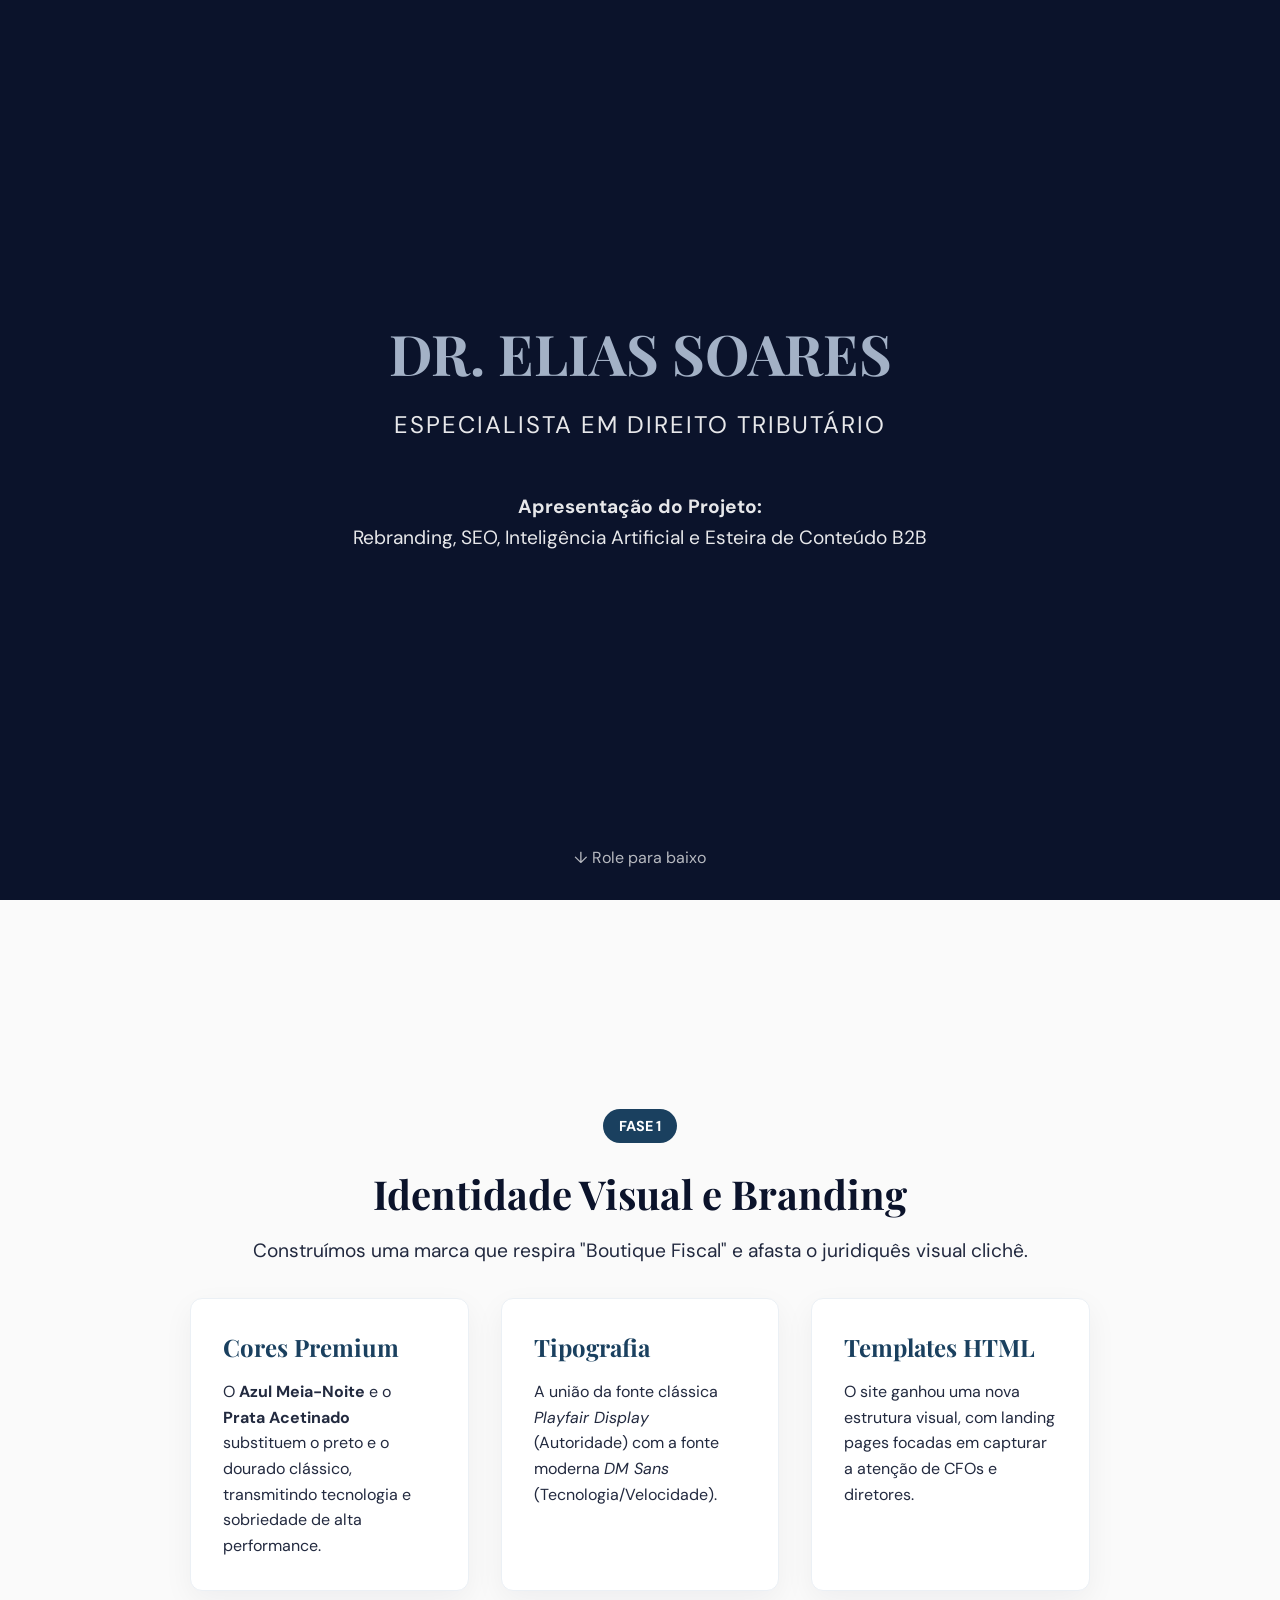
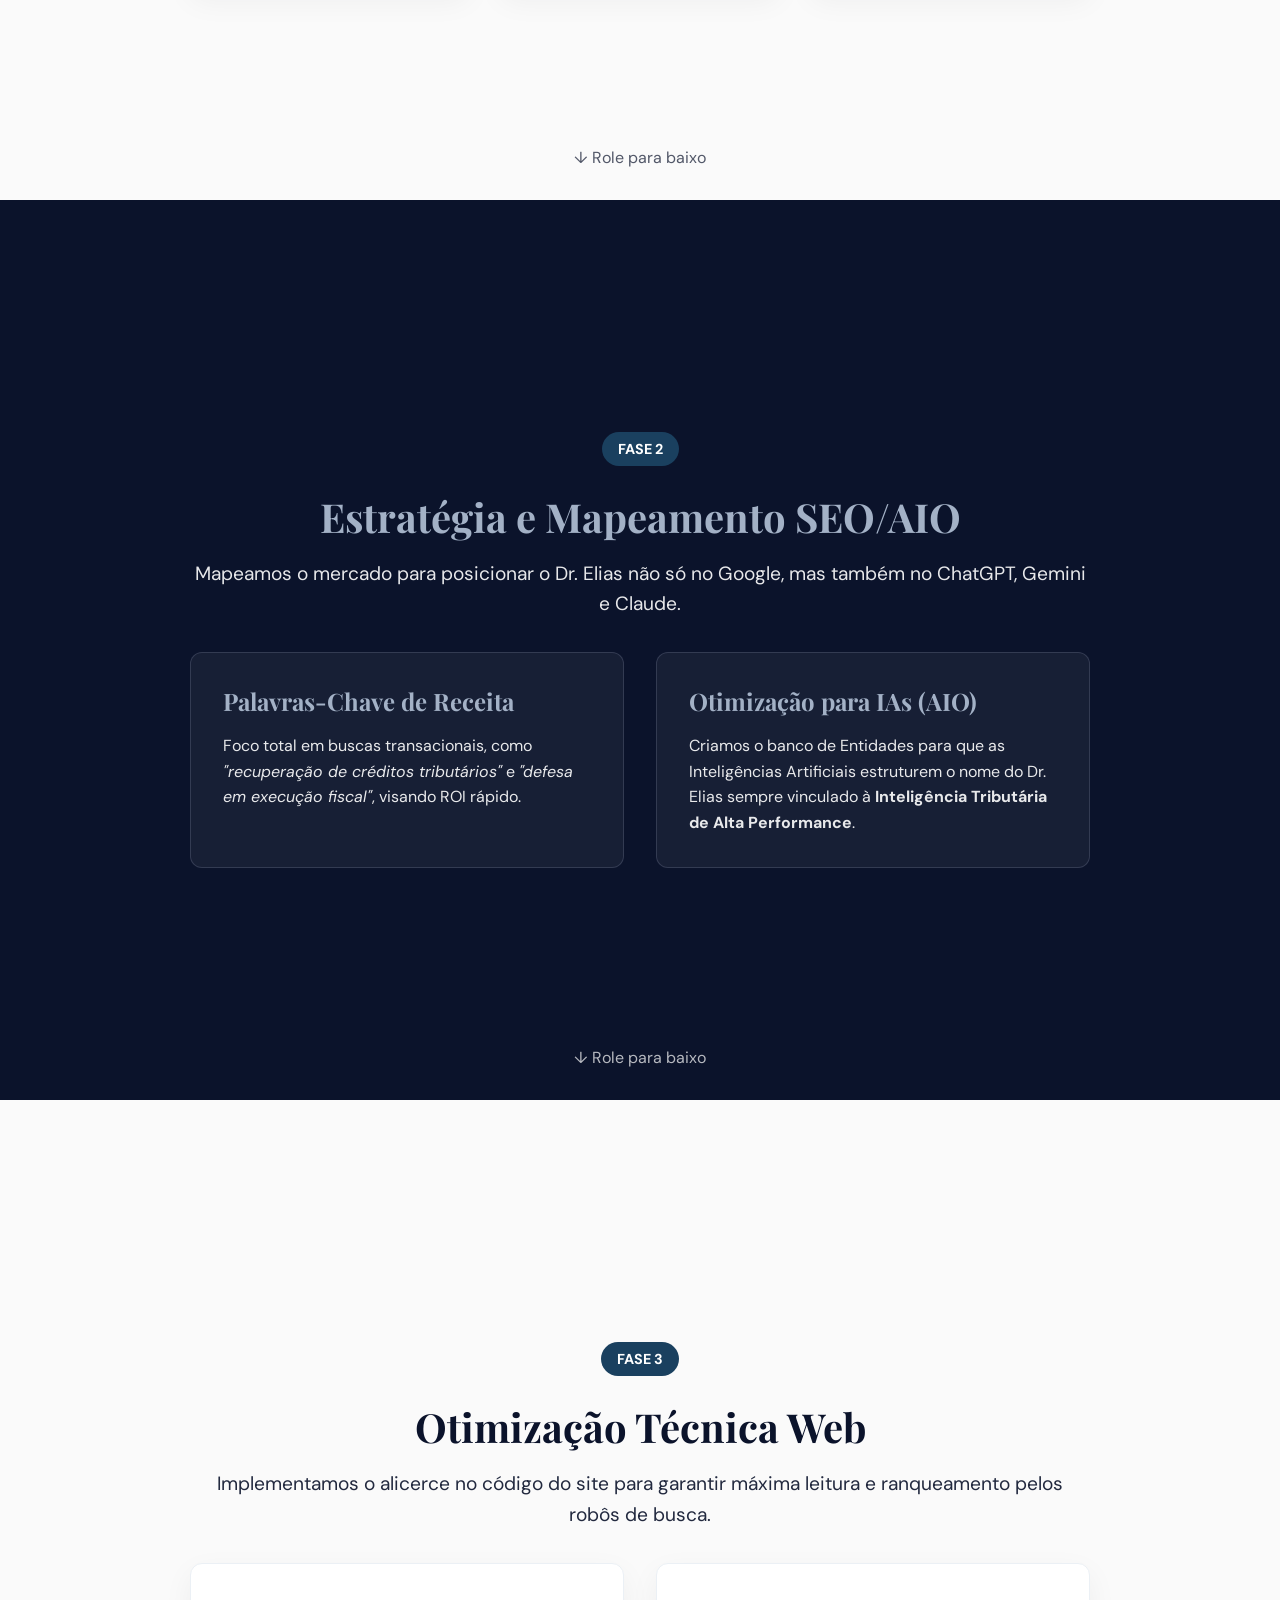
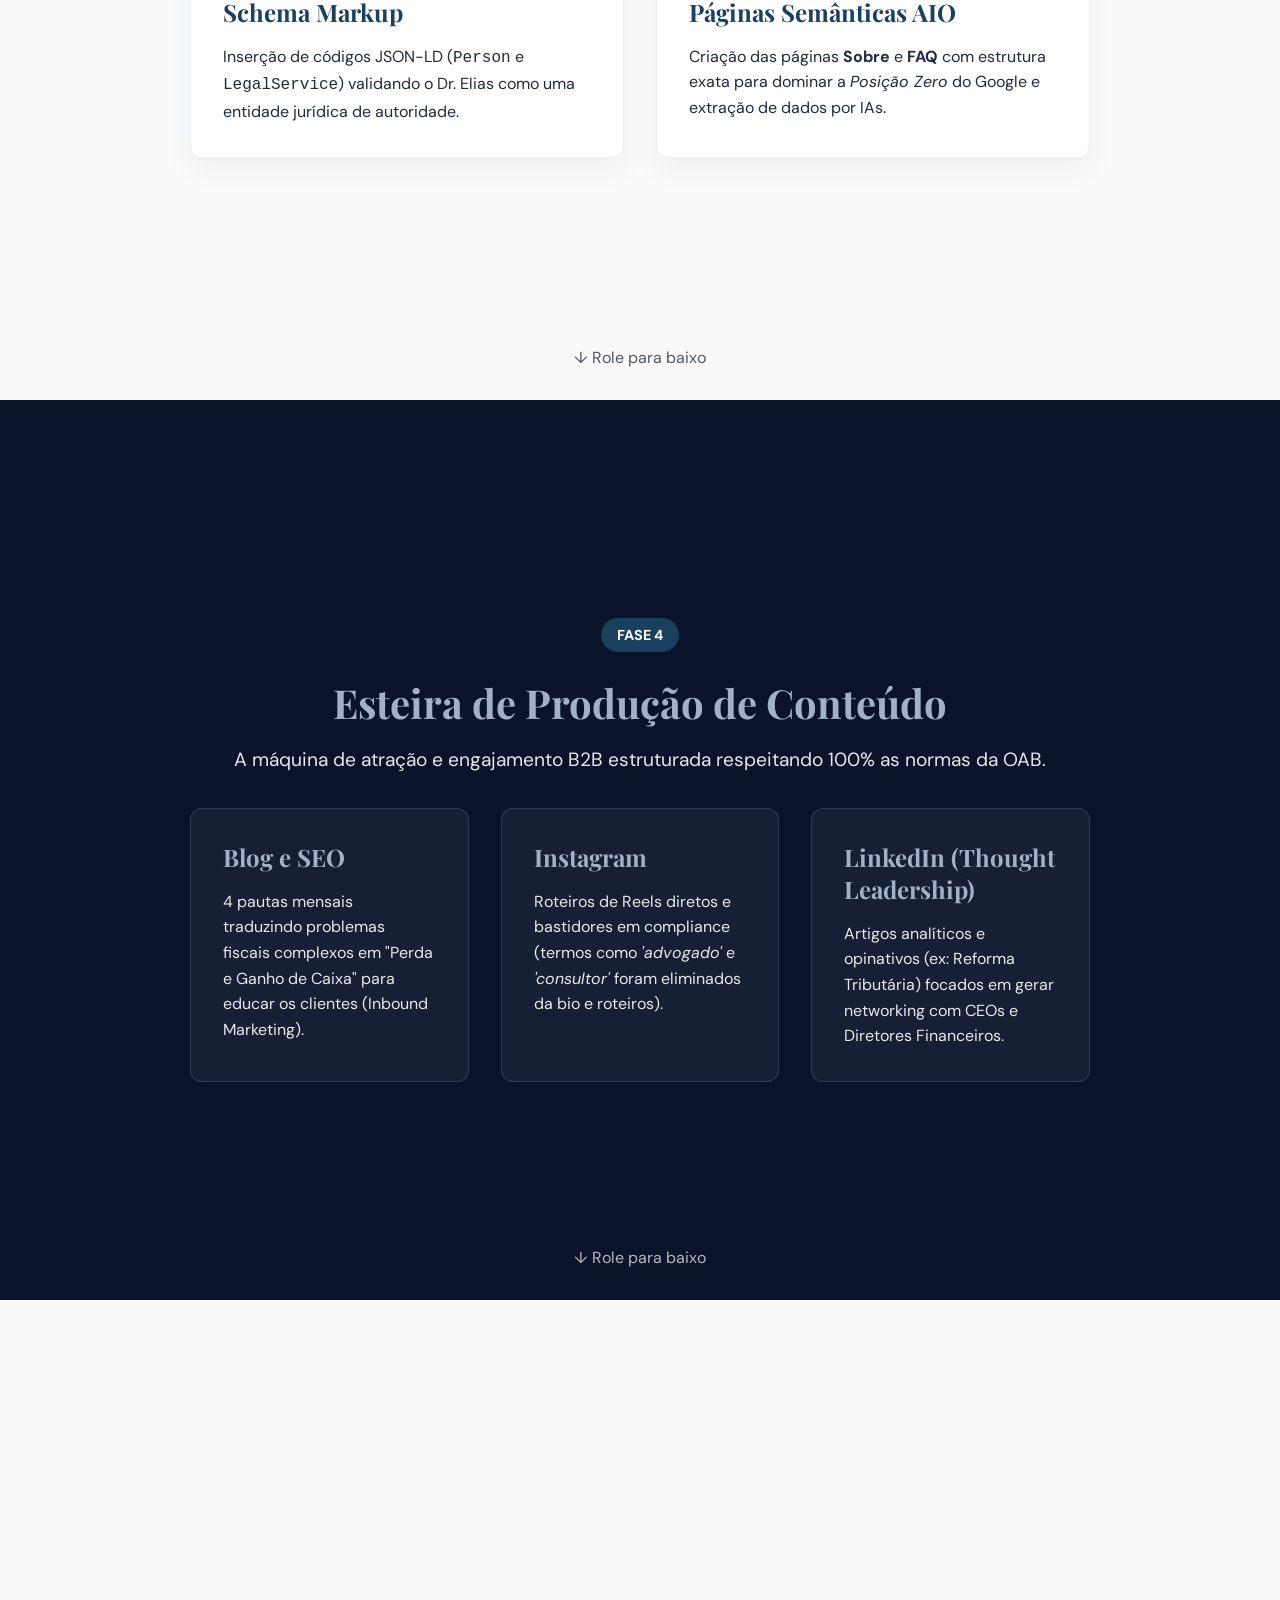
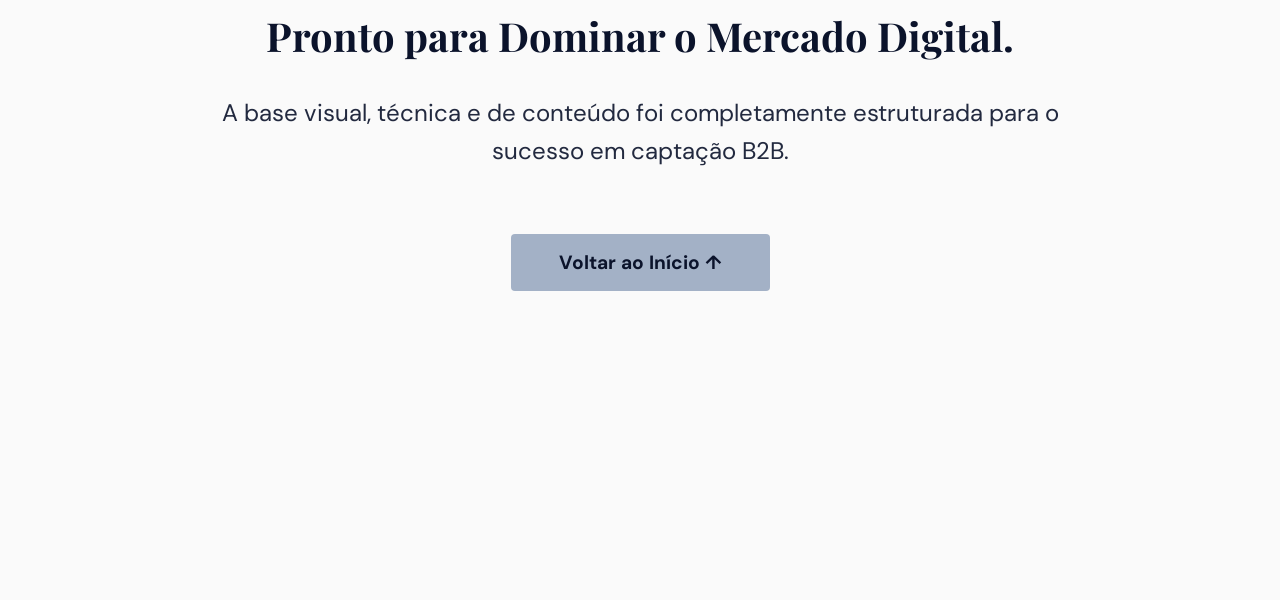
==== apresentacao.html @ a4d68200 "feat: Adiciona apresentacao e templates do projeto Dr Elias" ====
<!DOCTYPE html>
<html lang="pt-BR">
<head>
    <meta charset="UTF-8">
    <meta name="viewport" content="width=device-width, initial-scale=1.0">
    <title>Apresentação de Projeto - Dr. Elias Soares</title>
    <link href="https://fonts.googleapis.com/css2?family=DM+Sans:wght@400;500;700&family=Playfair+Display:wght@400;700&display=swap" rel="stylesheet">
    <style>
        :root {
            --primary: #0B132B; /* Azul Meia-Noite */
            --secondary: #A3B1C6; /* Prata Acetinado */
            --accent: #1A405F; /* Azul Safira */
            --bg: #FAFAFA;
            --surface: #EBF0F5;
            --text-light: #ffffff;
            --text-dark: #0B132B;
        }

        * {
            margin: 0;
            padding: 0;
            box-sizing: border-box;
        }

        body {
            font-family: 'DM Sans', sans-serif;
            background-color: var(--primary);
            color: var(--text-light);
            overflow-y: scroll;
            scroll-snap-type: y mandatory;
            height: 100vh;
            scroll-behavior: smooth;
        }

        .slide {
            height: 100vh;
            width: 100%;
            display: flex;
            flex-direction: column;
            justify-content: center;
            align-items: center;
            scroll-snap-align: start;
            padding: 2rem 5%;
            position: relative;
        }

        /* Cores de fundo alternadas para os slides */
        .slide:nth-child(odd) { background-color: var(--primary); }
        .slide:nth-child(even) { background-color: var(--bg); color: var(--text-dark); }

        .slide-content {
            max-width: 900px;
            width: 100%;
            text-align: center;
            animation: fadeIn 1s ease-in-out;
        }

        @keyframes fadeIn {
            from { opacity: 0; transform: translateY(20px); }
            to { opacity: 1; transform: translateY(0); }
        }

        h1, h2 {
            font-family: 'Playfair Display', serif;
            margin-bottom: 1rem;
        }

        h1 {
            font-size: 3.5rem;
            color: var(--secondary);
        }

        .slide:nth-child(even) h2 {
            color: var(--primary);
        }
        .slide:nth-child(odd) h2 {
            color: var(--secondary);
        }

        h2 { font-size: 2.5rem; }

        p {
            font-size: 1.2rem;
            line-height: 1.6;
            margin-bottom: 2rem;
            color: inherit;
            opacity: 0.9;
        }

        .grid {
            display: grid;
            grid-template-columns: repeat(auto-fit, minmax(250px, 1fr));
            gap: 2rem;
            margin-top: 2rem;
        }

        .card {
            background: rgba(255, 255, 255, 0.05);
            padding: 2rem;
            border-radius: 12px;
            border: 1px solid rgba(163, 177, 198, 0.2);
            text-align: left;
        }

        .slide:nth-child(even) .card {
            background: white;
            border-color: var(--surface);
            box-shadow: 0 10px 30px rgba(11, 19, 43, 0.05);
        }

        .card h3 {
            font-family: 'Playfair Display', serif;
            font-size: 1.5rem;
            margin-bottom: 1rem;
            color: var(--accent);
        }
        
        .slide:nth-child(odd) .card h3 {
            color: var(--secondary);
        }

        .card p {
            font-size: 1rem;
            margin-bottom: 0;
        }

        .badge {
            display: inline-block;
            padding: 0.5rem 1rem;
            background: var(--accent);
            color: white;
            border-radius: 20px;
            font-size: 0.9rem;
            font-weight: bold;
            margin-bottom: 1.5rem;
        }

        .scroll-indicator {
            position: absolute;
            bottom: 2rem;
            left: 50%;
            transform: translateX(-50%);
            animation: bounce 2s infinite;
            opacity: 0.7;
        }

        @keyframes bounce {
            0%, 20%, 50%, 80%, 100% { transform: translateY(0) translateX(-50%); }
            40% { transform: translateY(-15px) translateX(-50%); }
            60% { transform: translateY(-7px) translateX(-50%); }
        }
    </style>
</head>
<body>

    <!-- Capa -->
    <section class="slide">
        <div class="slide-content">
            <h1>DR. ELIAS SOARES</h1>
            <p style="font-size: 1.5rem; letter-spacing: 2px;">ESPECIALISTA EM DIREITO TRIBUTÁRIO</p>
            <div style="margin-top: 3rem;">
                <p><strong>Apresentação do Projeto:</strong><br>Rebranding, SEO, Inteligência Artificial e Esteira de Conteúdo B2B</p>
            </div>
        </div>
        <div class="scroll-indicator">↓ Role para baixo</div>
    </section>

    <!-- Fase 1 -->
    <section class="slide">
        <div class="slide-content">
            <span class="badge">FASE 1</span>
            <h2>Identidade Visual e Branding</h2>
            <p>Construímos uma marca que respira "Boutique Fiscal" e afasta o juridiquês visual clichê.</p>
            
            <div class="grid">
                <div class="card">
                    <h3>Cores Premium</h3>
                    <p>O <strong>Azul Meia-Noite</strong> e o <strong>Prata Acetinado</strong> substituem o preto e o dourado clássico, transmitindo tecnologia e sobriedade de alta performance.</p>
                </div>
                <div class="card">
                    <h3>Tipografia</h3>
                    <p>A união da fonte clássica <em>Playfair Display</em> (Autoridade) com a fonte moderna <em>DM Sans</em> (Tecnologia/Velocidade).</p>
                </div>
                <div class="card">
                    <h3>Templates HTML</h3>
                    <p>O site ganhou uma nova estrutura visual, com landing pages focadas em capturar a atenção de CFOs e diretores.</p>
                </div>
            </div>
        </div>
        <div class="scroll-indicator">↓ Role para baixo</div>
    </section>

    <!-- Fase 2 -->
    <section class="slide">
        <div class="slide-content">
            <span class="badge">FASE 2</span>
            <h2>Estratégia e Mapeamento SEO/AIO</h2>
            <p>Mapeamos o mercado para posicionar o Dr. Elias não só no Google, mas também no ChatGPT, Gemini e Claude.</p>
            
            <div class="grid">
                <div class="card">
                    <h3>Palavras-Chave de Receita</h3>
                    <p>Foco total em buscas transacionais, como <em>"recuperação de créditos tributários"</em> e <em>"defesa em execução fiscal"</em>, visando ROI rápido.</p>
                </div>
                <div class="card">
                    <h3>Otimização para IAs (AIO)</h3>
                    <p>Criamos o banco de Entidades para que as Inteligências Artificiais estruturem o nome do Dr. Elias sempre vinculado à <strong>Inteligência Tributária de Alta Performance</strong>.</p>
                </div>
            </div>
        </div>
        <div class="scroll-indicator">↓ Role para baixo</div>
    </section>

    <!-- Fase 3 -->
    <section class="slide">
        <div class="slide-content">
            <span class="badge">FASE 3</span>
            <h2>Otimização Técnica Web</h2>
            <p>Implementamos o alicerce no código do site para garantir máxima leitura e ranqueamento pelos robôs de busca.</p>
            
            <div class="grid">
                <div class="card">
                    <h3>Schema Markup</h3>
                    <p>Inserção de códigos JSON-LD (<code>Person</code> e <code>LegalService</code>) validando o Dr. Elias como uma entidade jurídica de autoridade.</p>
                </div>
                <div class="card">
                    <h3>Páginas Semânticas AIO</h3>
                    <p>Criação das páginas <strong>Sobre</strong> e <strong>FAQ</strong> com estrutura exata para dominar a <em>Posição Zero</em> do Google e extração de dados por IAs.</p>
                </div>
            </div>
        </div>
        <div class="scroll-indicator">↓ Role para baixo</div>
    </section>

    <!-- Fase 4 -->
    <section class="slide">
        <div class="slide-content">
            <span class="badge">FASE 4</span>
            <h2>Esteira de Produção de Conteúdo</h2>
            <p>A máquina de atração e engajamento B2B estruturada respeitando 100% as normas da OAB.</p>
            
            <div class="grid">
                <div class="card">
                    <h3>Blog e SEO</h3>
                    <p>4 pautas mensais traduzindo problemas fiscais complexos em "Perda e Ganho de Caixa" para educar os clientes (Inbound Marketing).</p>
                </div>
                <div class="card">
                    <h3>Instagram</h3>
                    <p>Roteiros de Reels diretos e bastidores em compliance (termos como <em>'advogado'</em> e <em>'consultor'</em> foram eliminados da bio e roteiros).</p>
                </div>
                <div class="card">
                    <h3>LinkedIn (Thought Leadership)</h3>
                    <p>Artigos analíticos e opinativos (ex: Reforma Tributária) focados em gerar networking com CEOs e Diretores Financeiros.</p>
                </div>
            </div>
        </div>
        <div class="scroll-indicator">↓ Role para baixo</div>
    </section>

    <!-- Final -->
    <section class="slide">
        <div class="slide-content">
            <h2>Pronto para Dominar o Mercado Digital.</h2>
            <p style="font-size: 1.5rem; margin-top: 2rem;">A base visual, técnica e de conteúdo foi completamente estruturada para o sucesso em captação B2B.</p>
            <a href="#" style="display: inline-block; margin-top: 2rem; padding: 1rem 3rem; background: var(--secondary); color: var(--primary); text-decoration: none; font-weight: bold; border-radius: 4px; font-size: 1.2rem;">Voltar ao Início ↑</a>
        </div>
    </section>

</body>
</html>
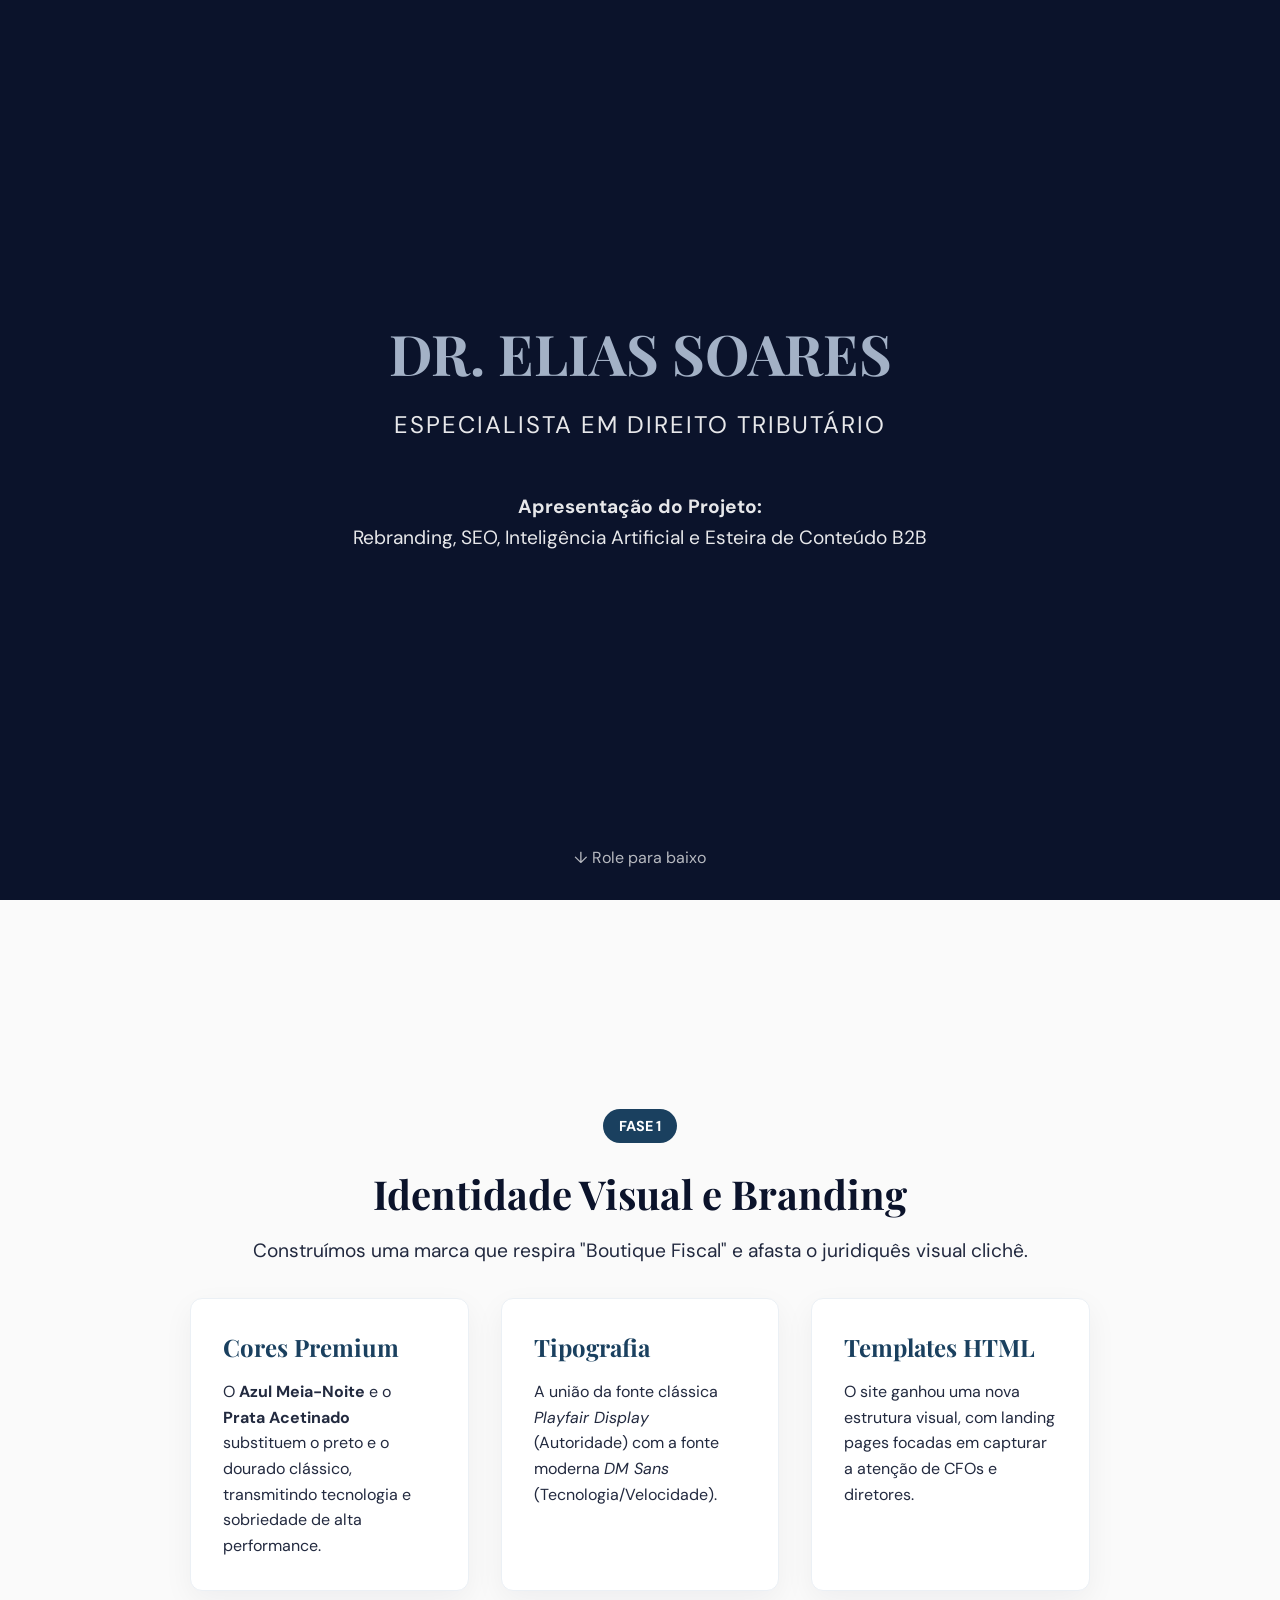
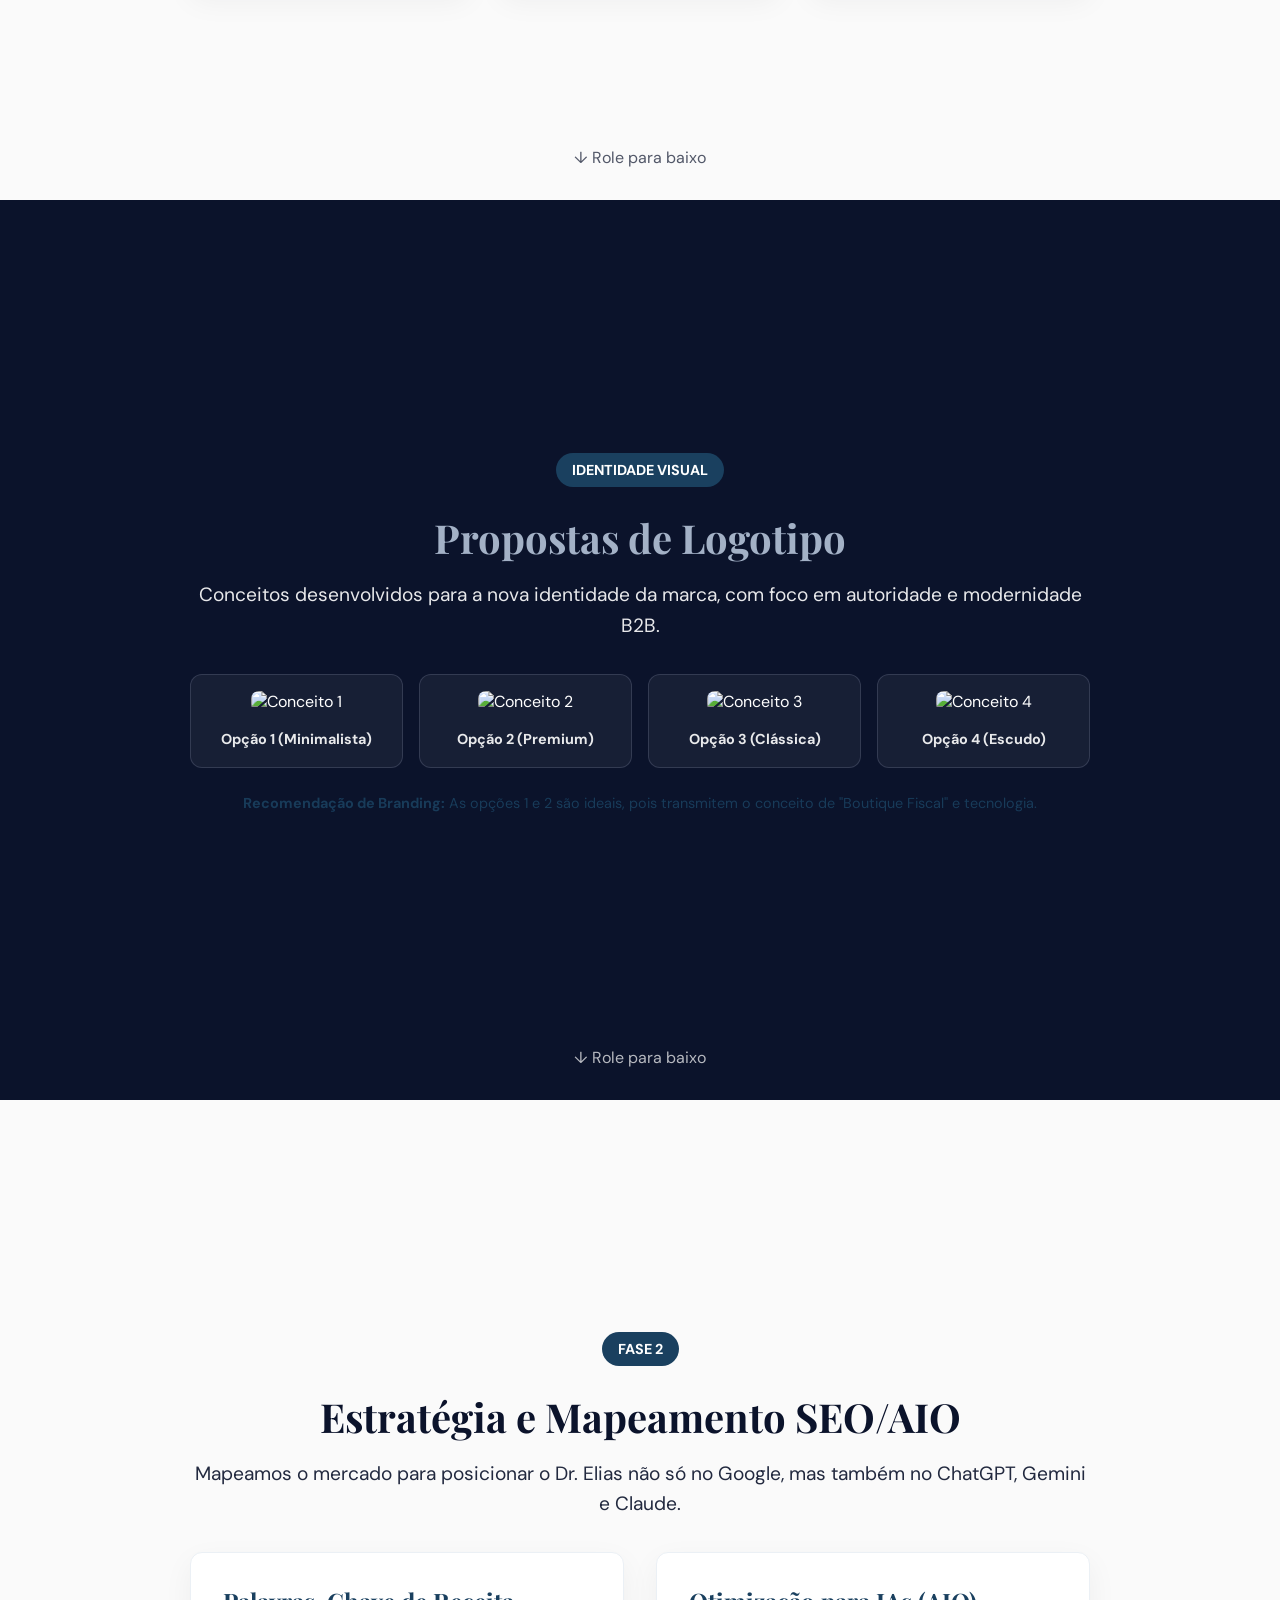
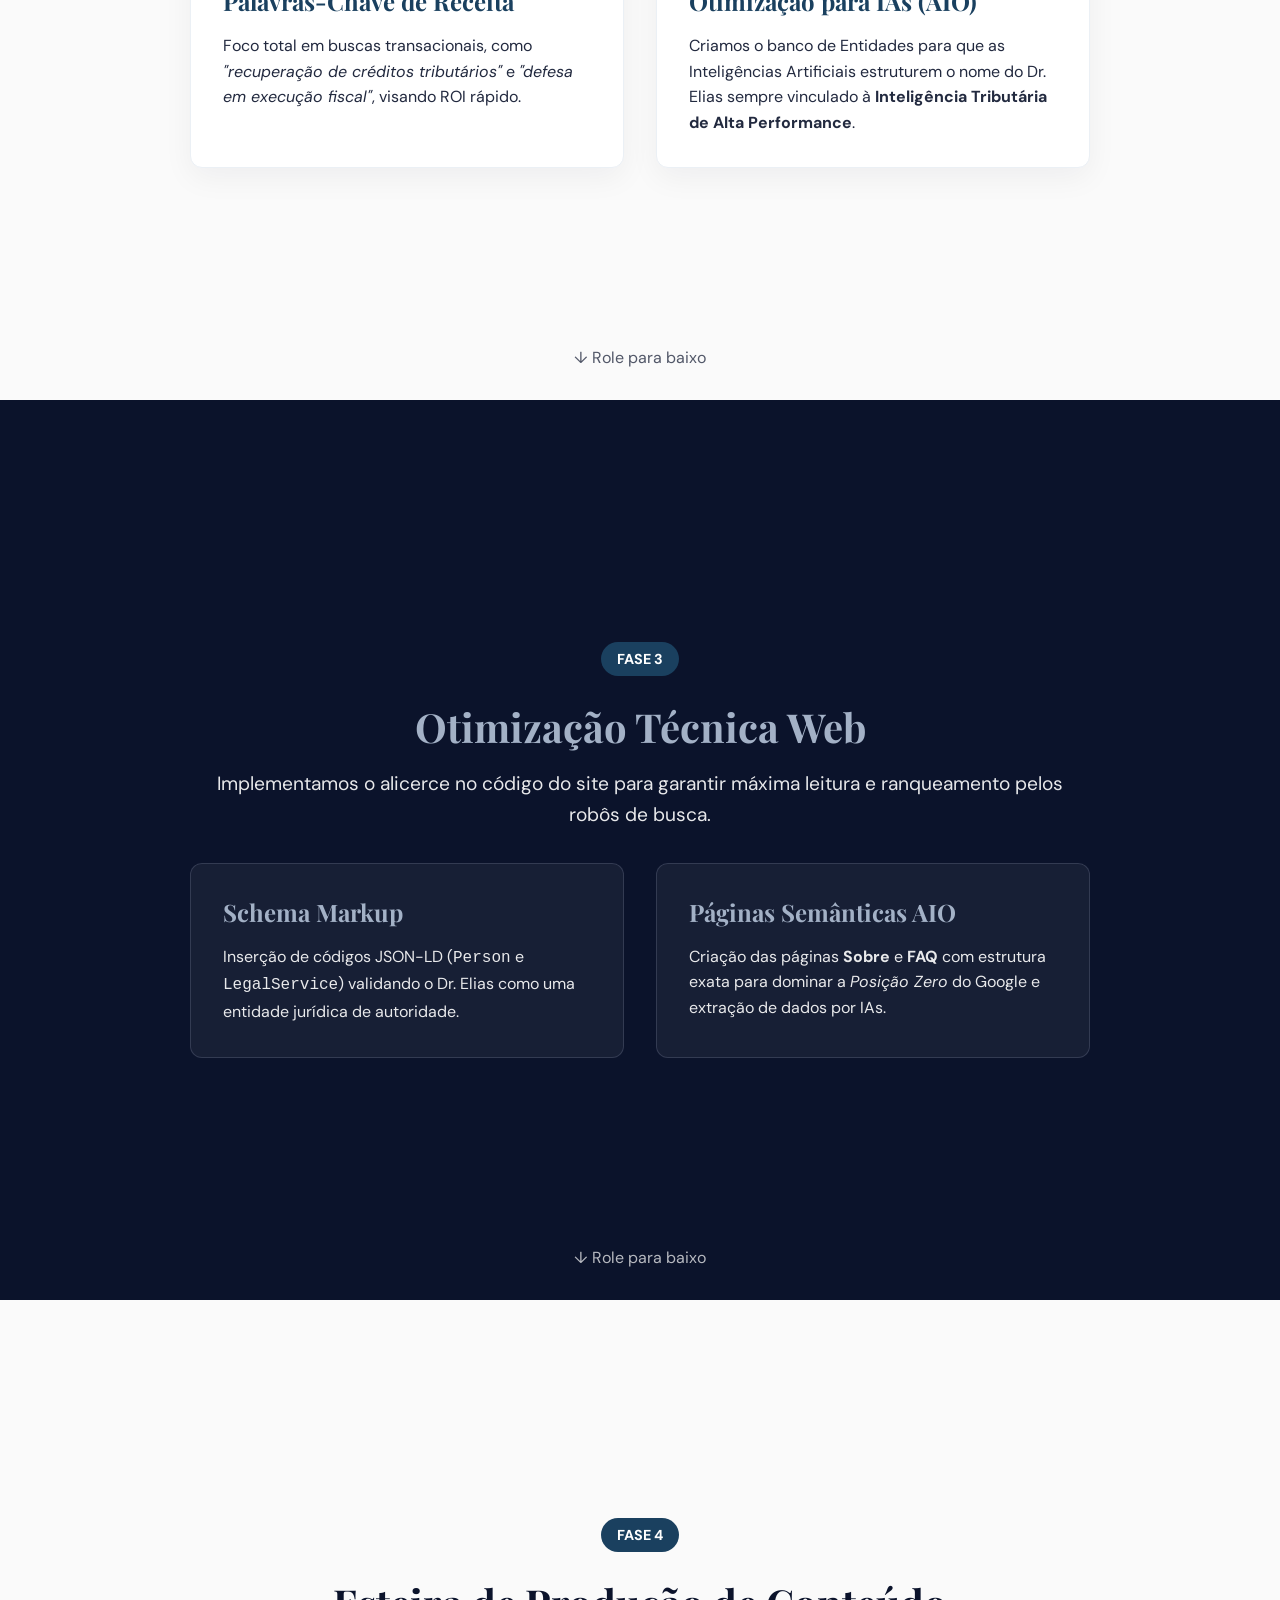
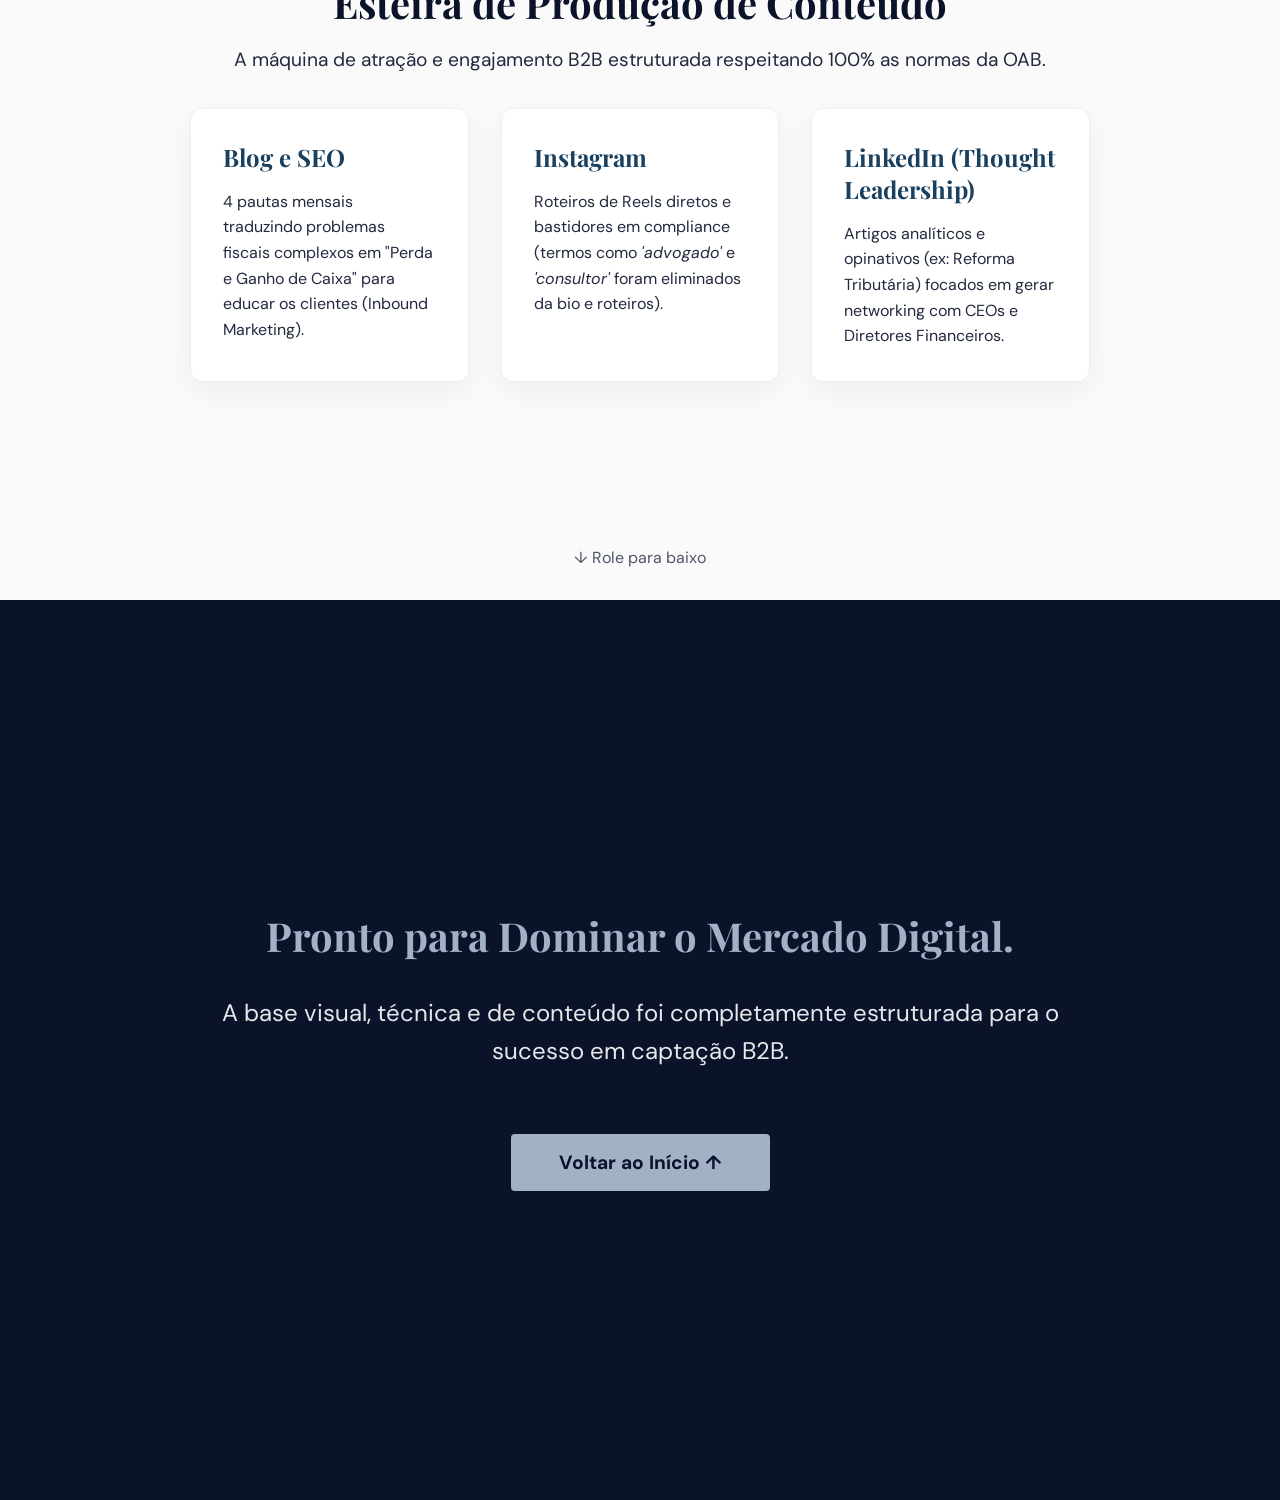
==== commit 08f70c0f: "feat: Adiciona slide com propostas de logo" ====
--- a/apresentacao.html
+++ b/apresentacao.html
@@ -190,6 +190,36 @@
         <div class="scroll-indicator">↓ Role para baixo</div>
     </section>
 
+    <!-- Logos -->
+    <section class="slide">
+        <div class="slide-content">
+            <span class="badge">IDENTIDADE VISUAL</span>
+            <h2>Propostas de Logotipo</h2>
+            <p>Conceitos desenvolvidos para a nova identidade da marca, com foco em autoridade e modernidade B2B.</p>
+            
+            <div class="grid" style="grid-template-columns: repeat(auto-fit, minmax(200px, 1fr)); gap: 1rem;">
+                <div class="card" style="text-align: center; padding: 1rem;">
+                    <img src="assets/logo1.png" alt="Conceito 1" style="max-width: 100%; border-radius: 8px; margin-bottom: 1rem; object-fit: contain;">
+                    <p style="font-size: 0.9rem; font-weight: bold;">Opção 1 (Minimalista)</p>
+                </div>
+                <div class="card" style="text-align: center; padding: 1rem;">
+                    <img src="assets/logo2.png" alt="Conceito 2" style="max-width: 100%; border-radius: 8px; margin-bottom: 1rem; object-fit: contain;">
+                    <p style="font-size: 0.9rem; font-weight: bold;">Opção 2 (Premium)</p>
+                </div>
+                <div class="card" style="text-align: center; padding: 1rem;">
+                    <img src="assets/logo3.png" alt="Conceito 3" style="max-width: 100%; border-radius: 8px; margin-bottom: 1rem; object-fit: contain;">
+                    <p style="font-size: 0.9rem; font-weight: bold;">Opção 3 (Clássica)</p>
+                </div>
+                <div class="card" style="text-align: center; padding: 1rem;">
+                    <img src="assets/logo4.png" alt="Conceito 4" style="max-width: 100%; border-radius: 8px; margin-bottom: 1rem; object-fit: contain;">
+                    <p style="font-size: 0.9rem; font-weight: bold;">Opção 4 (Escudo)</p>
+                </div>
+            </div>
+            <p style="font-size: 0.9rem; margin-top: 1.5rem; color: var(--accent);"><strong>Recomendação de Branding:</strong> As opções 1 e 2 são ideais, pois transmitem o conceito de "Boutique Fiscal" e tecnologia.</p>
+        </div>
+        <div class="scroll-indicator">↓ Role para baixo</div>
+    </section>
+
     <!-- Fase 2 -->
     <section class="slide">
         <div class="slide-content">
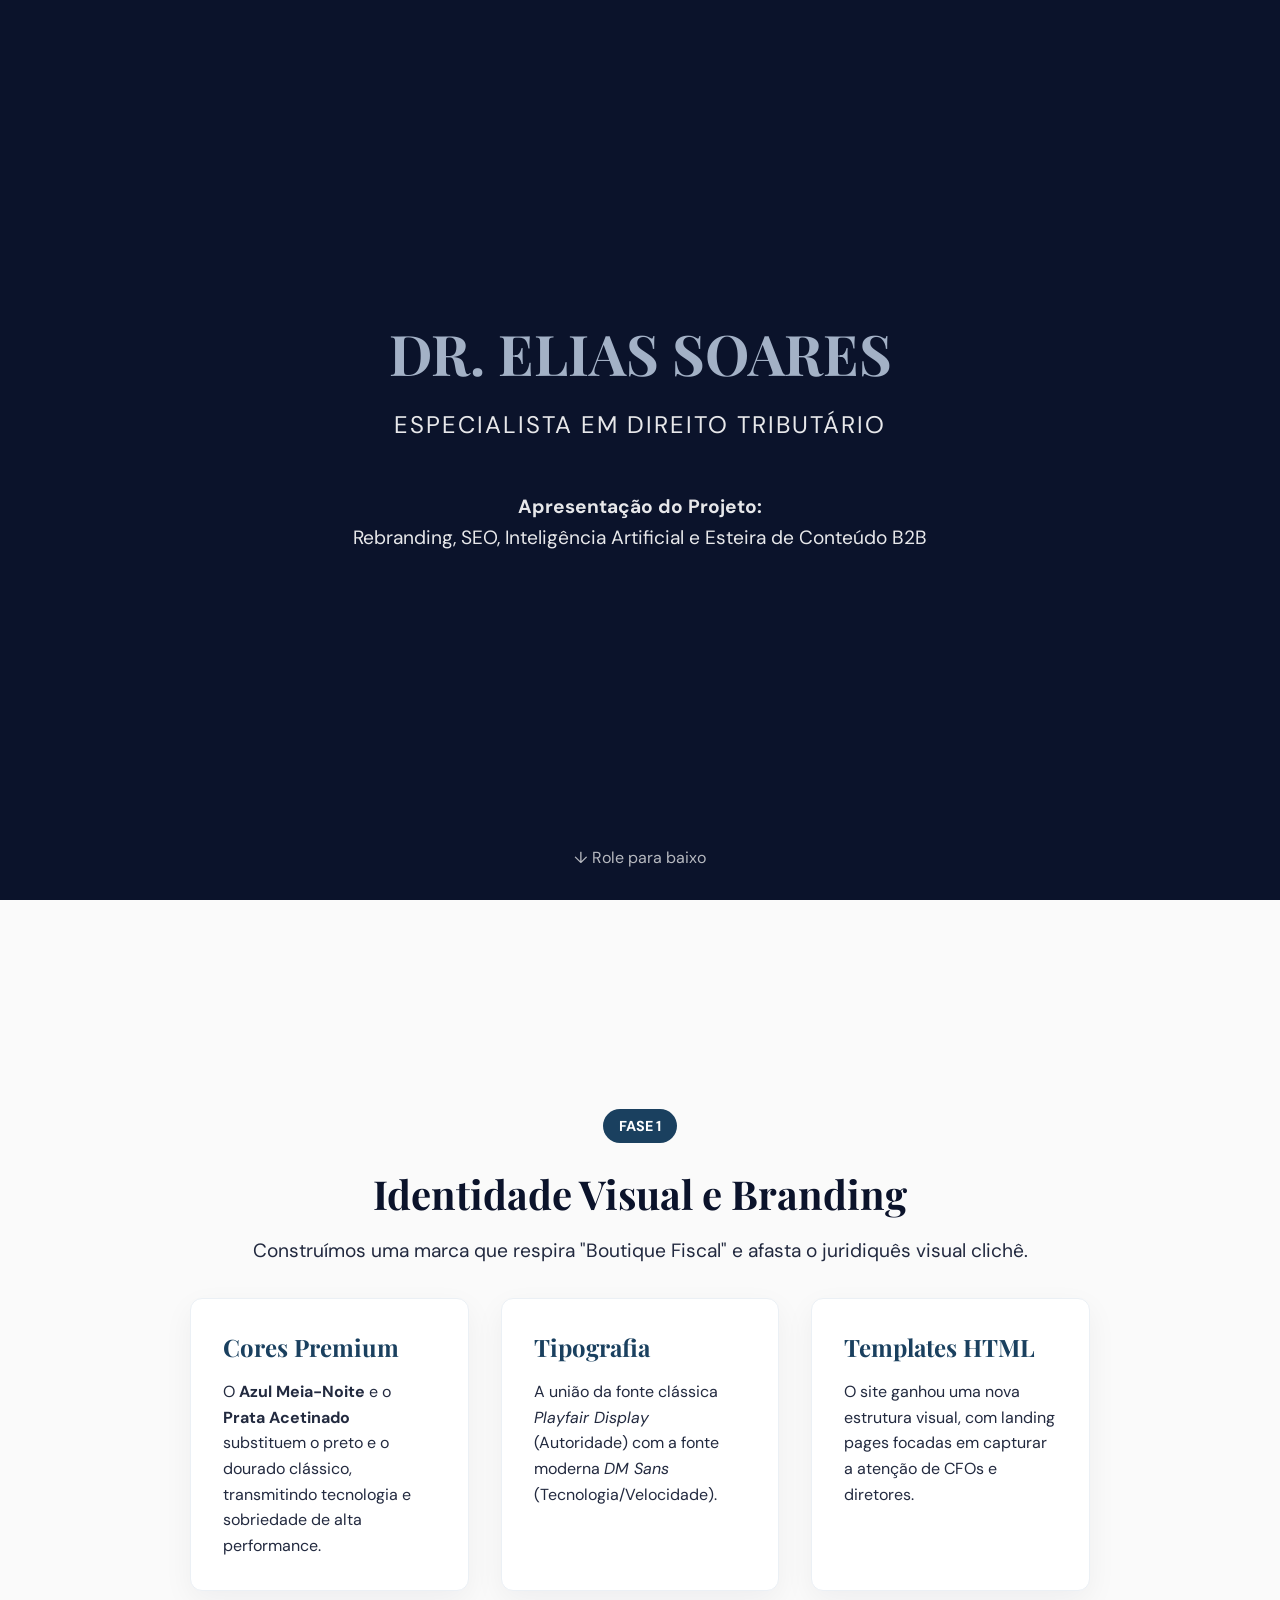
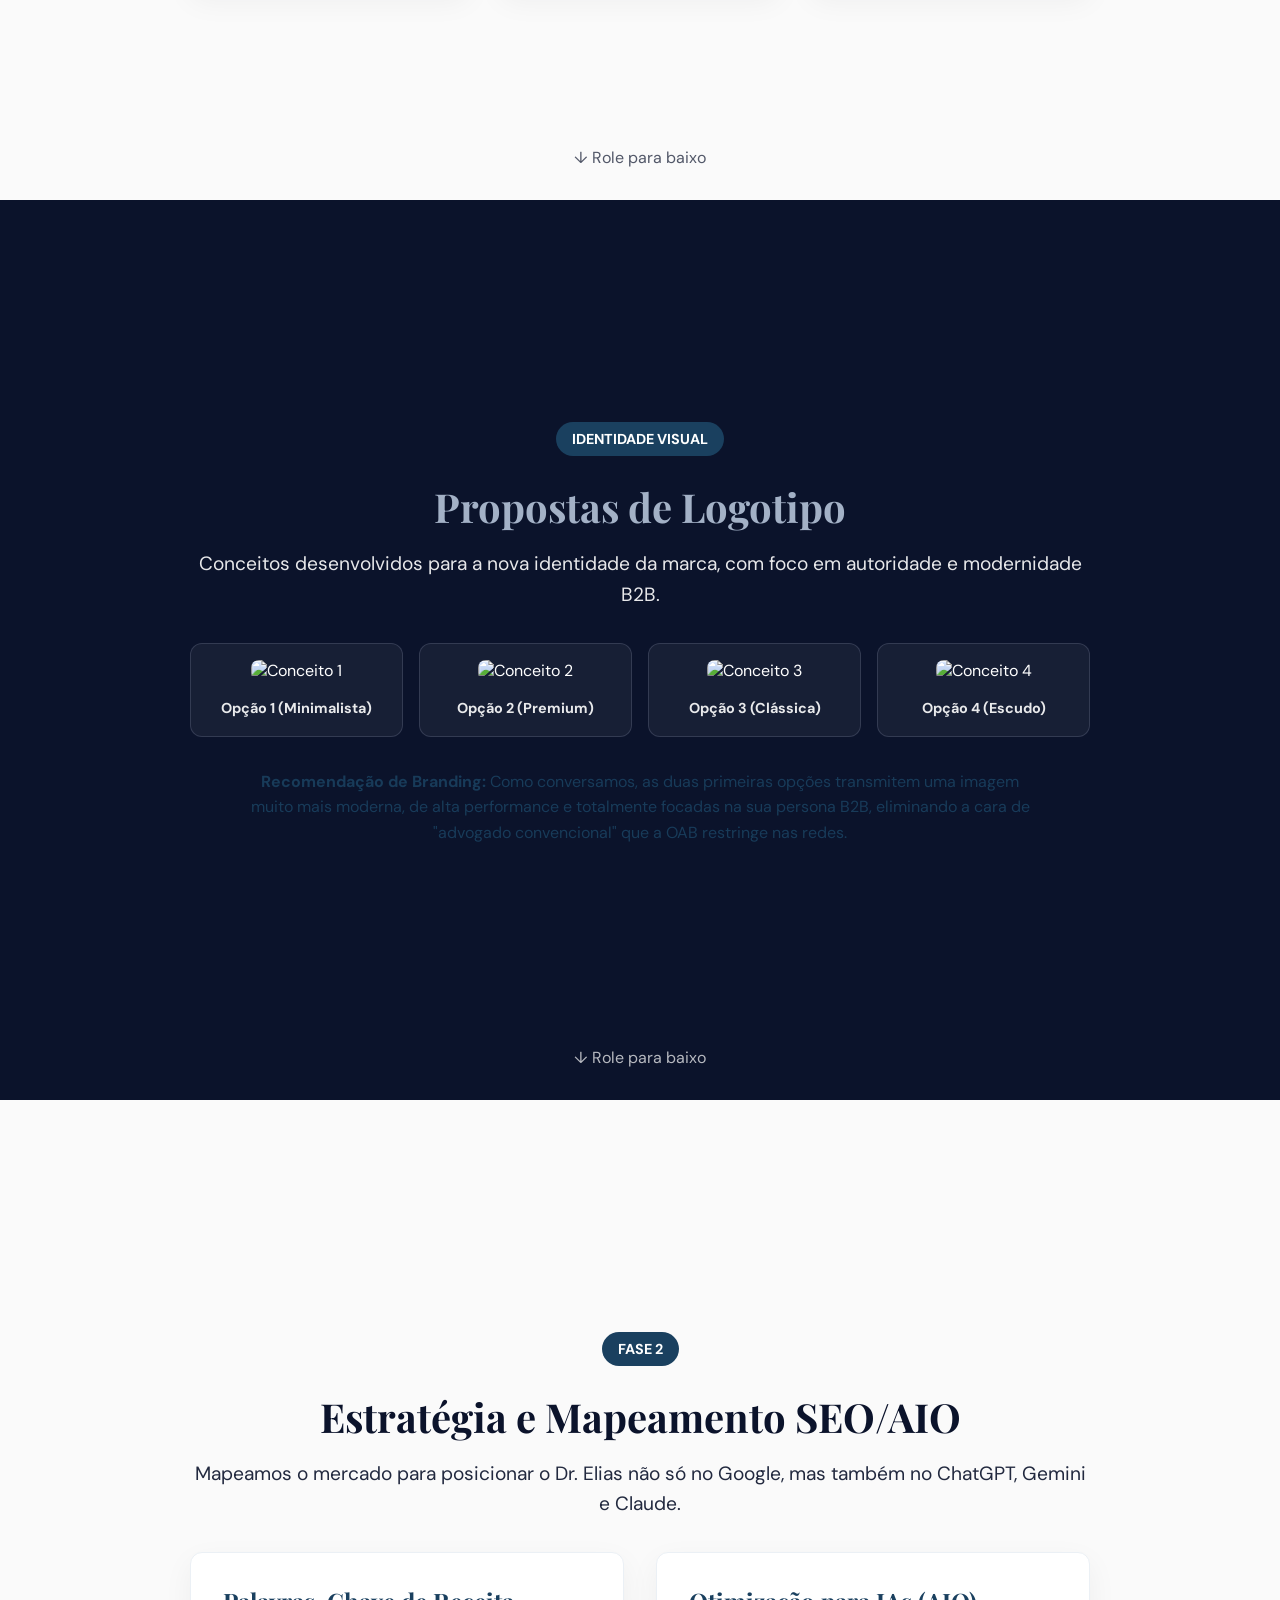
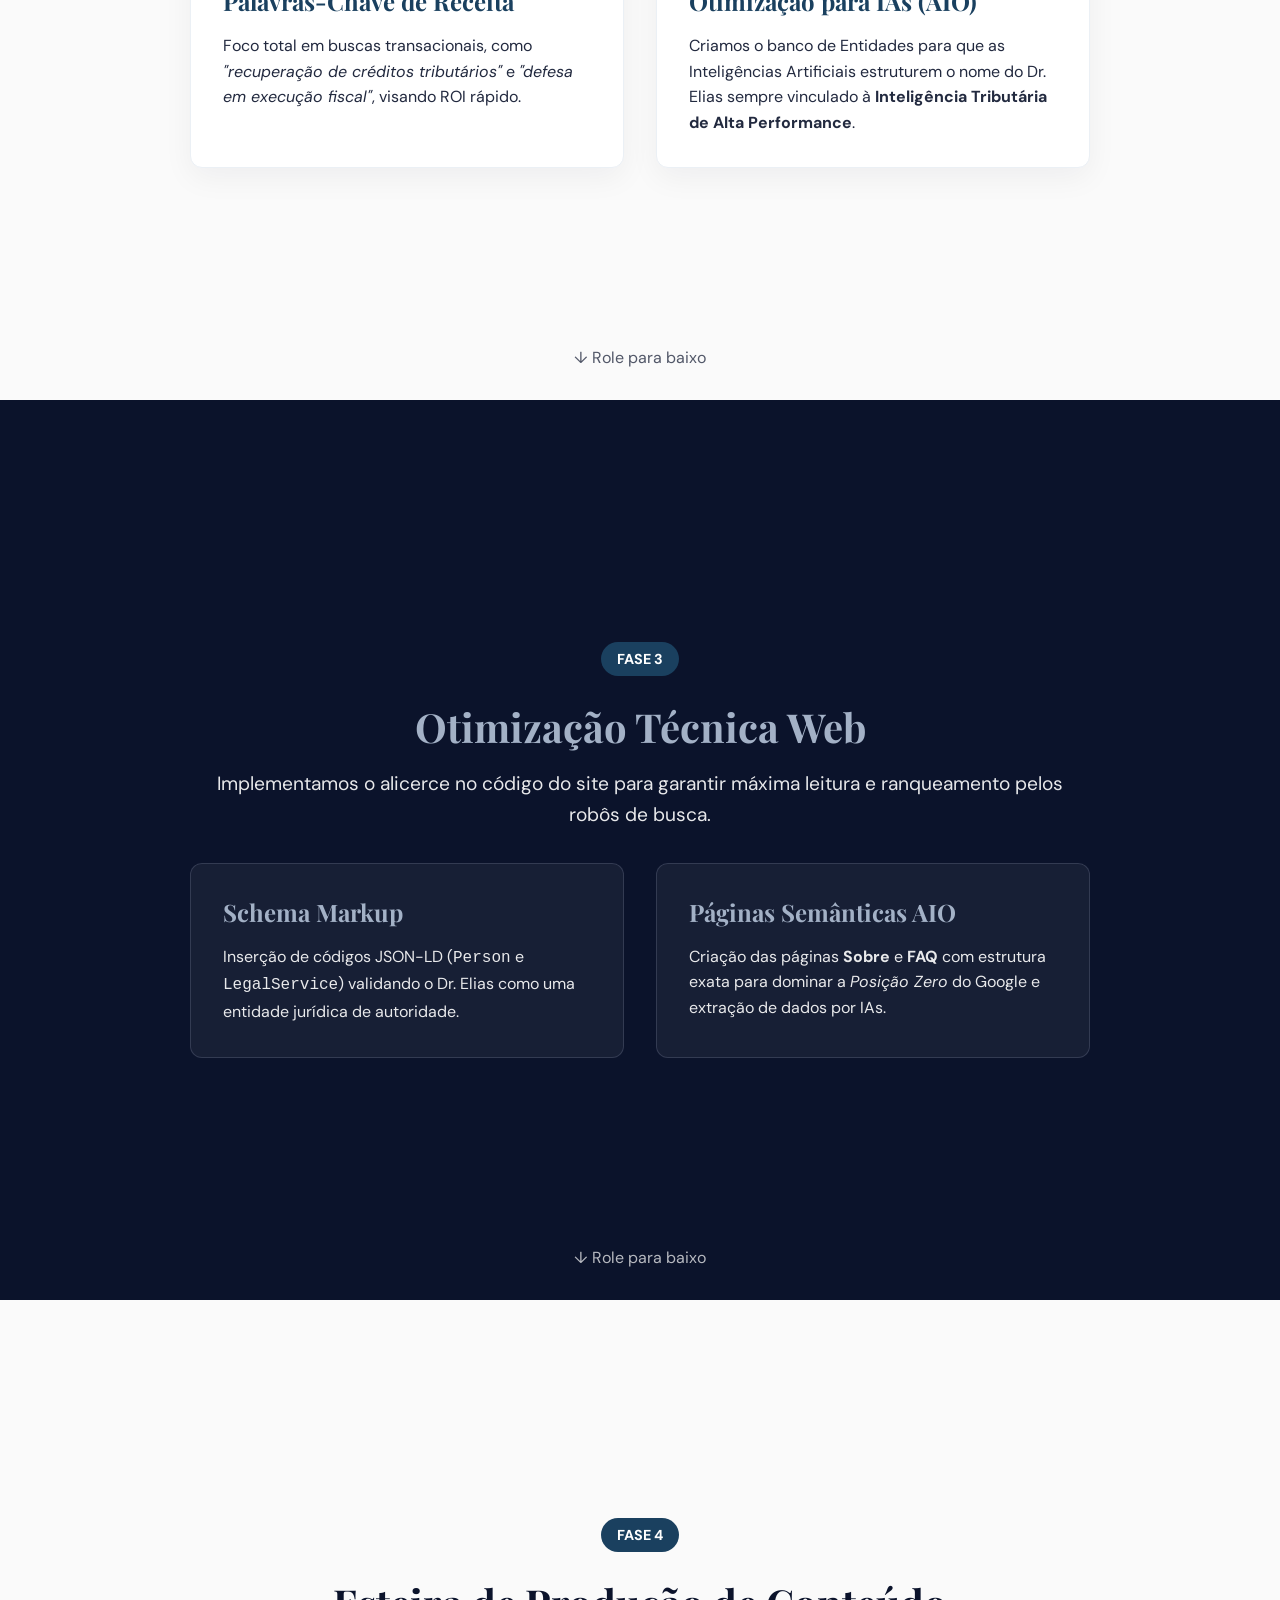
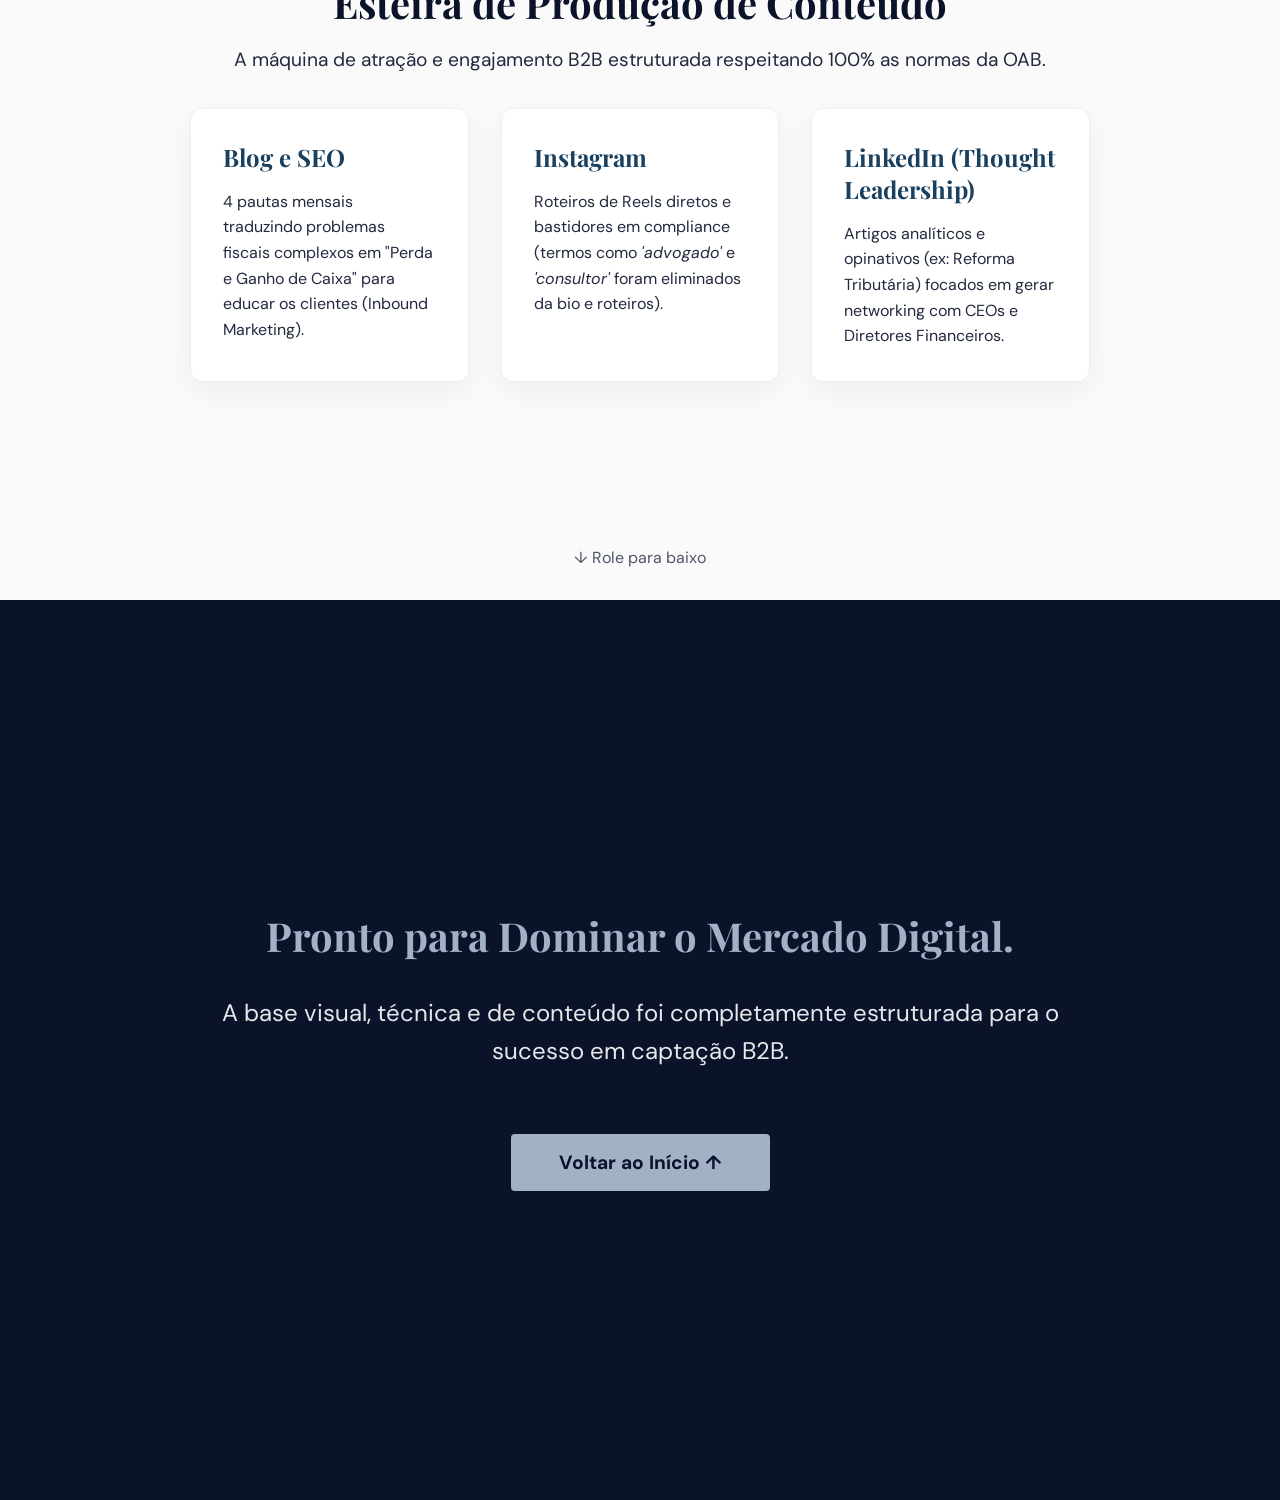
==== commit baabf03d: "feat: Atualiza texto de justificativa dos logotipos" ====
--- a/apresentacao.html
+++ b/apresentacao.html
@@ -215,7 +215,9 @@
                     <p style="font-size: 0.9rem; font-weight: bold;">Opção 4 (Escudo)</p>
                 </div>
             </div>
-            <p style="font-size: 0.9rem; margin-top: 1.5rem; color: var(--accent);"><strong>Recomendação de Branding:</strong> As opções 1 e 2 são ideais, pois transmitem o conceito de "Boutique Fiscal" e tecnologia.</p>
+            <p style="font-size: 1rem; margin-top: 2rem; color: var(--accent); max-width: 800px; margin-left: auto; margin-right: auto; line-height: 1.6;">
+                <strong>Recomendação de Branding:</strong> Como conversamos, as duas primeiras opções transmitem uma imagem muito mais moderna, de alta performance e totalmente focadas na sua persona B2B, eliminando a cara de "advogado convencional" que a OAB restringe nas redes.
+            </p>
         </div>
         <div class="scroll-indicator">↓ Role para baixo</div>
     </section>
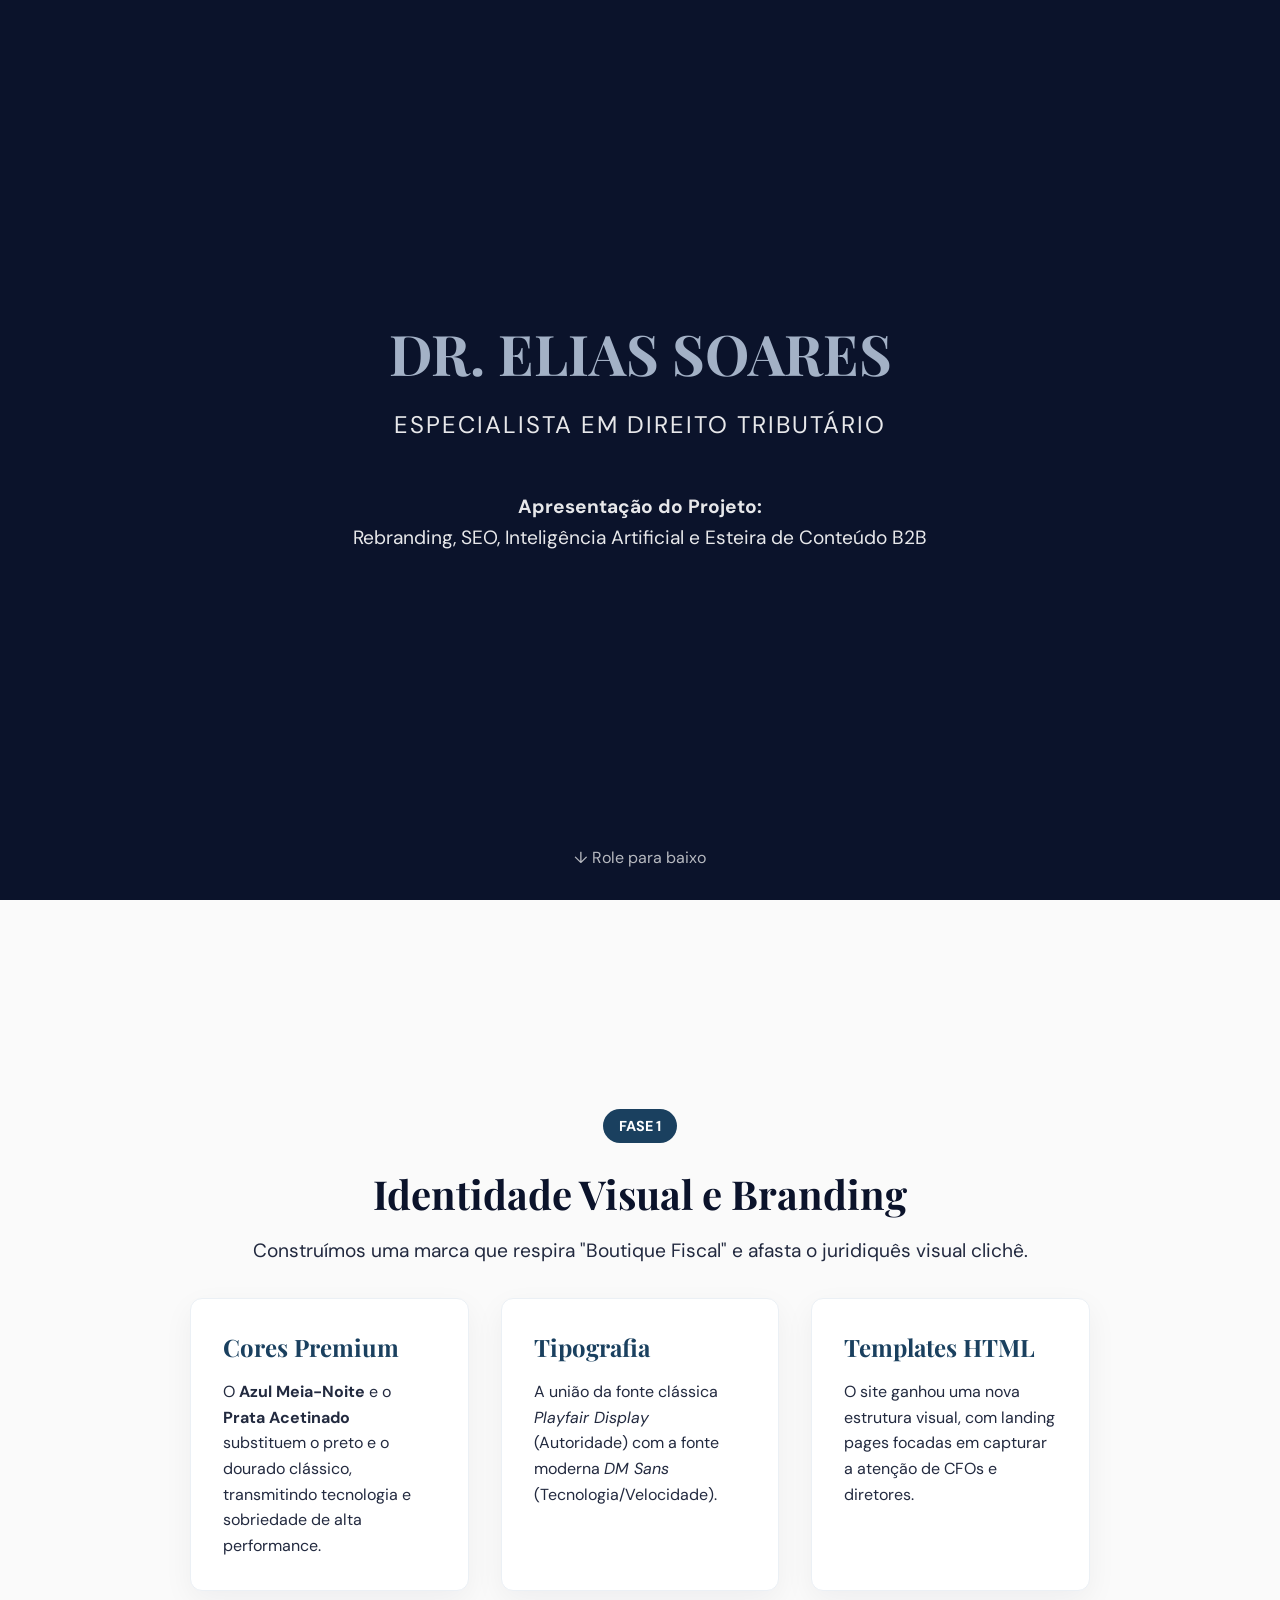
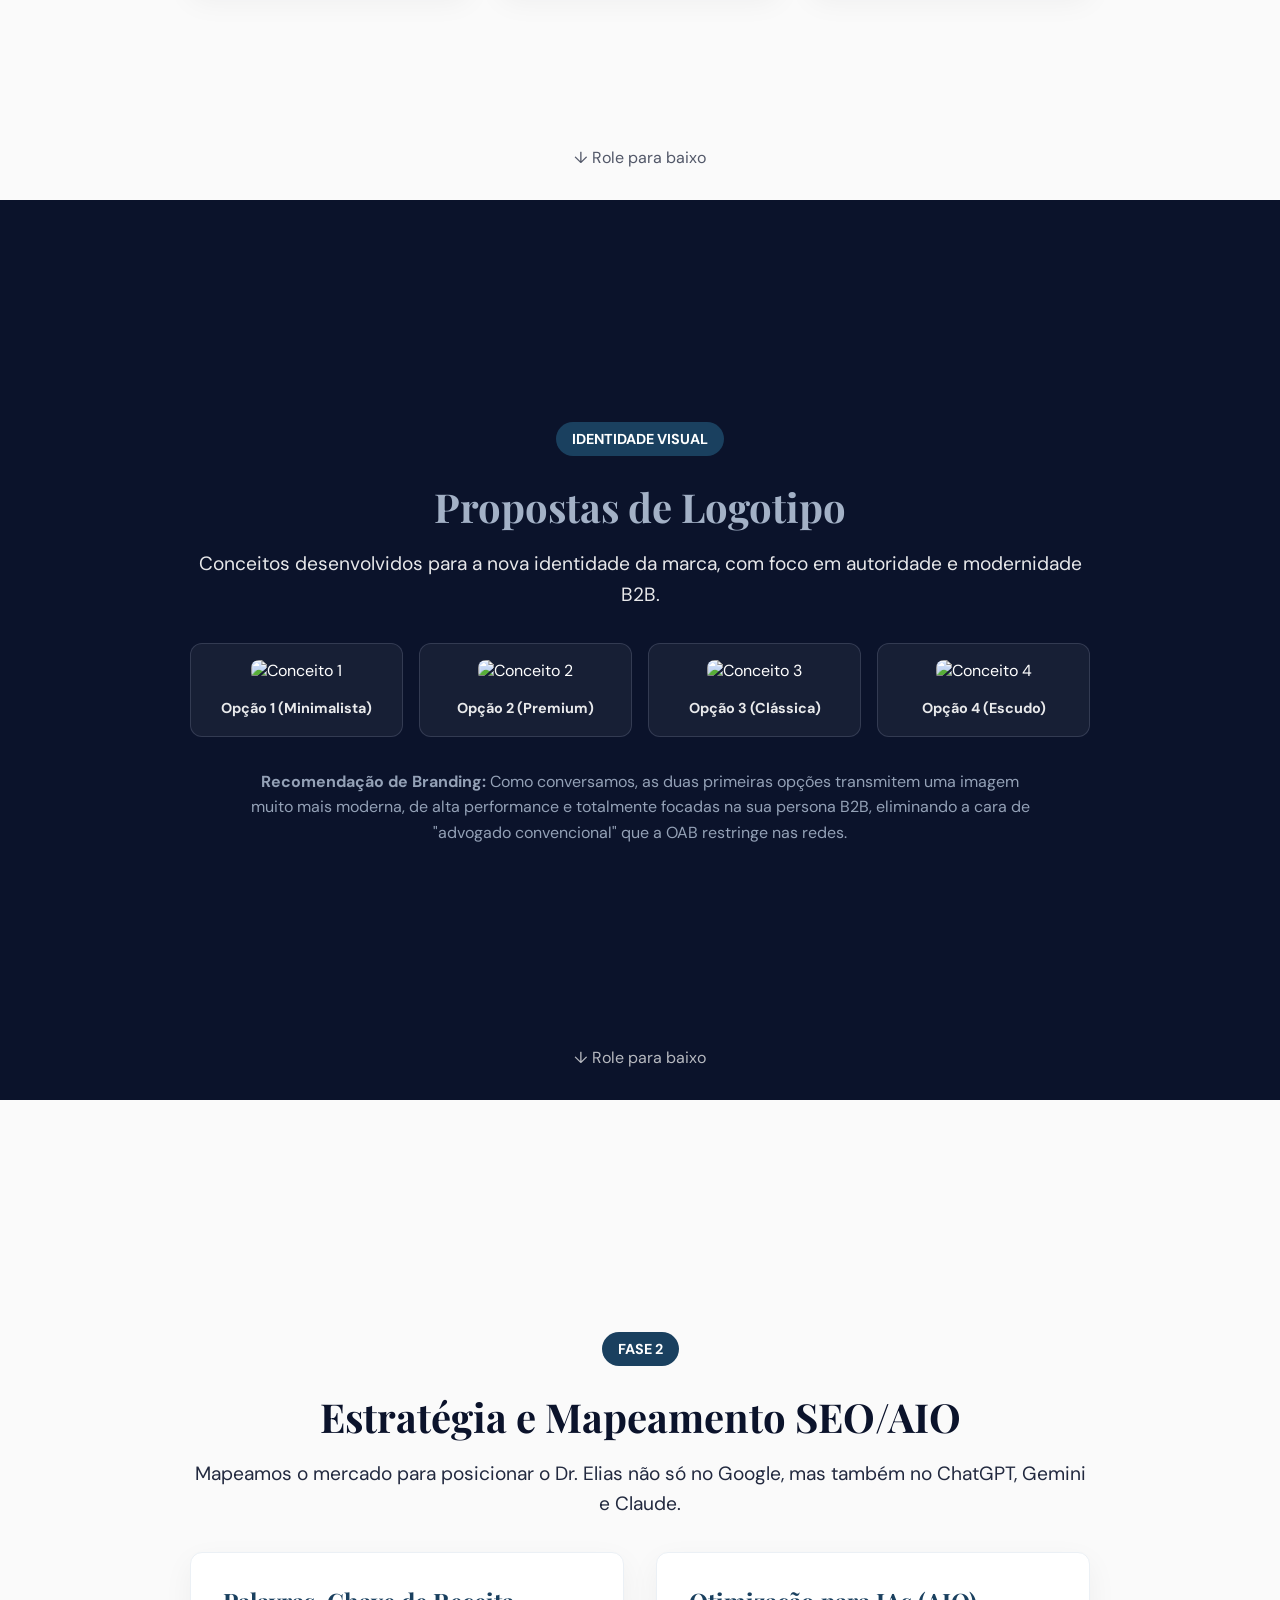
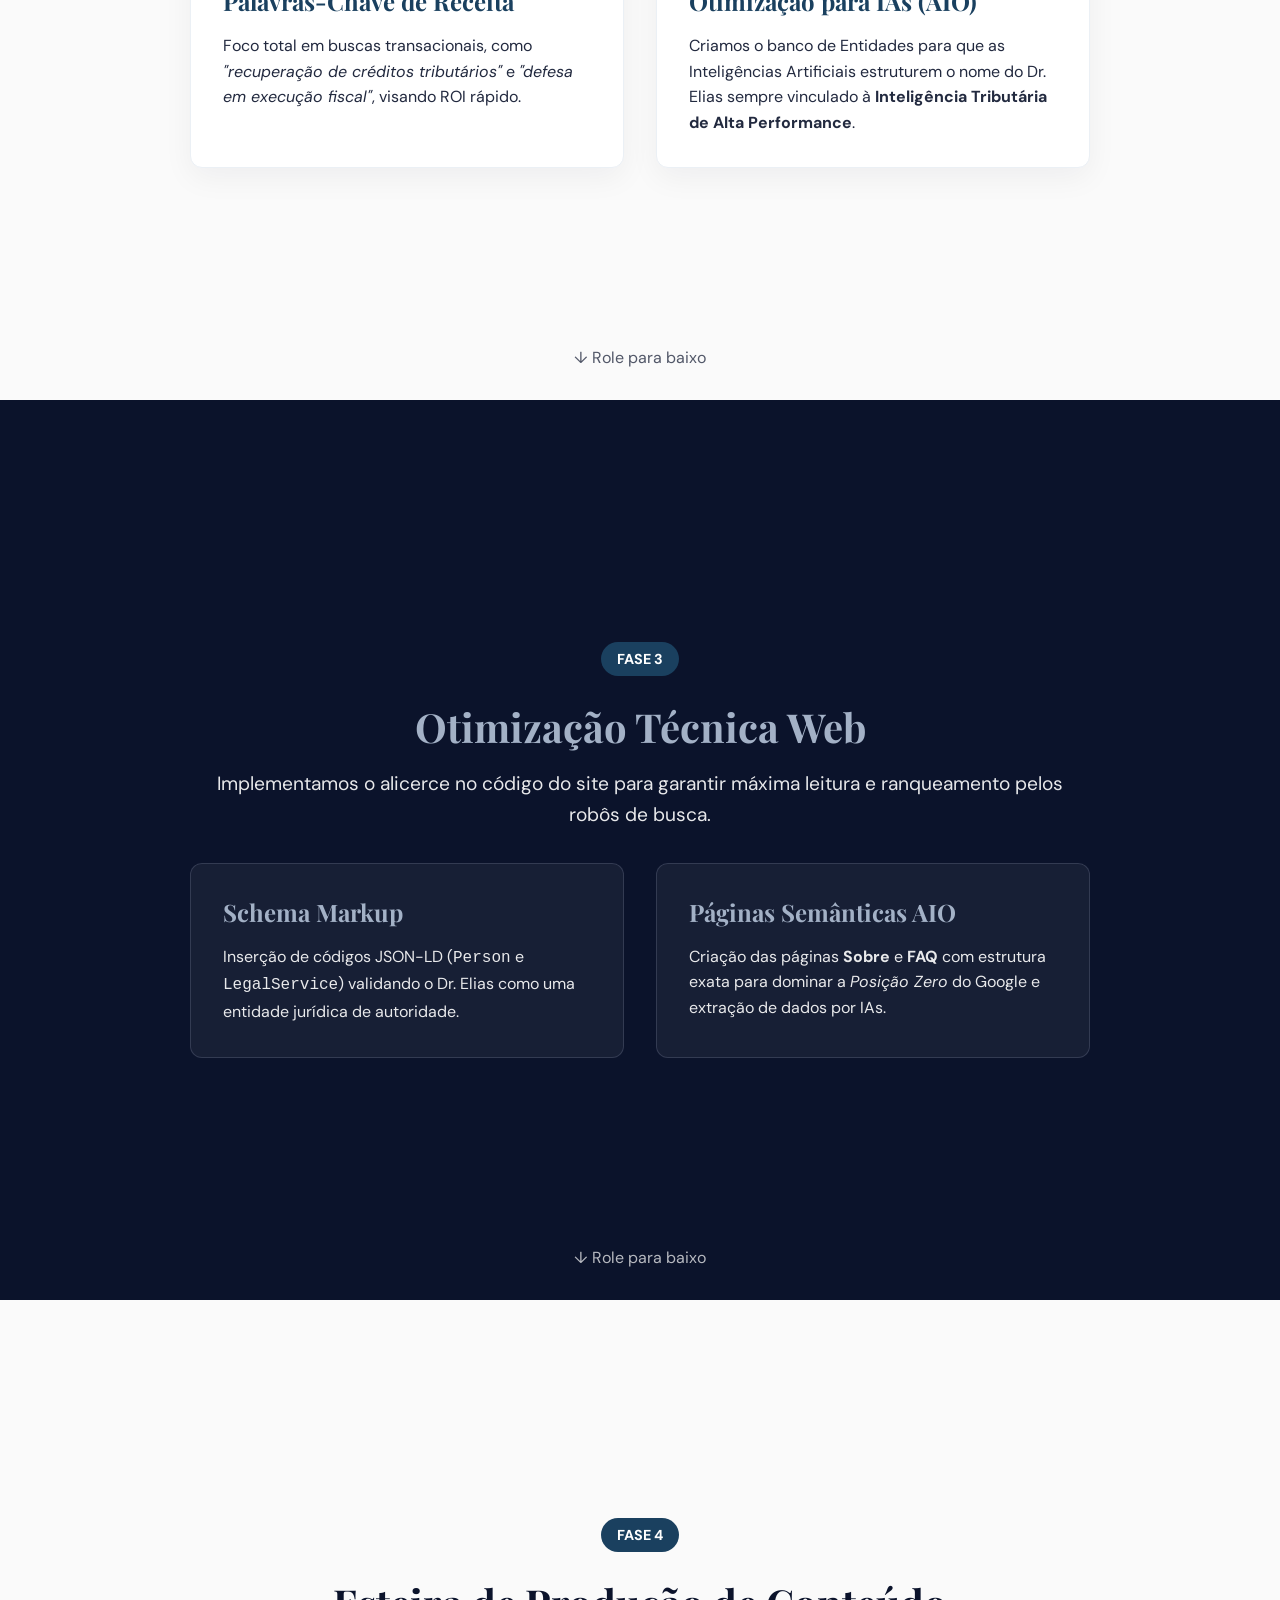
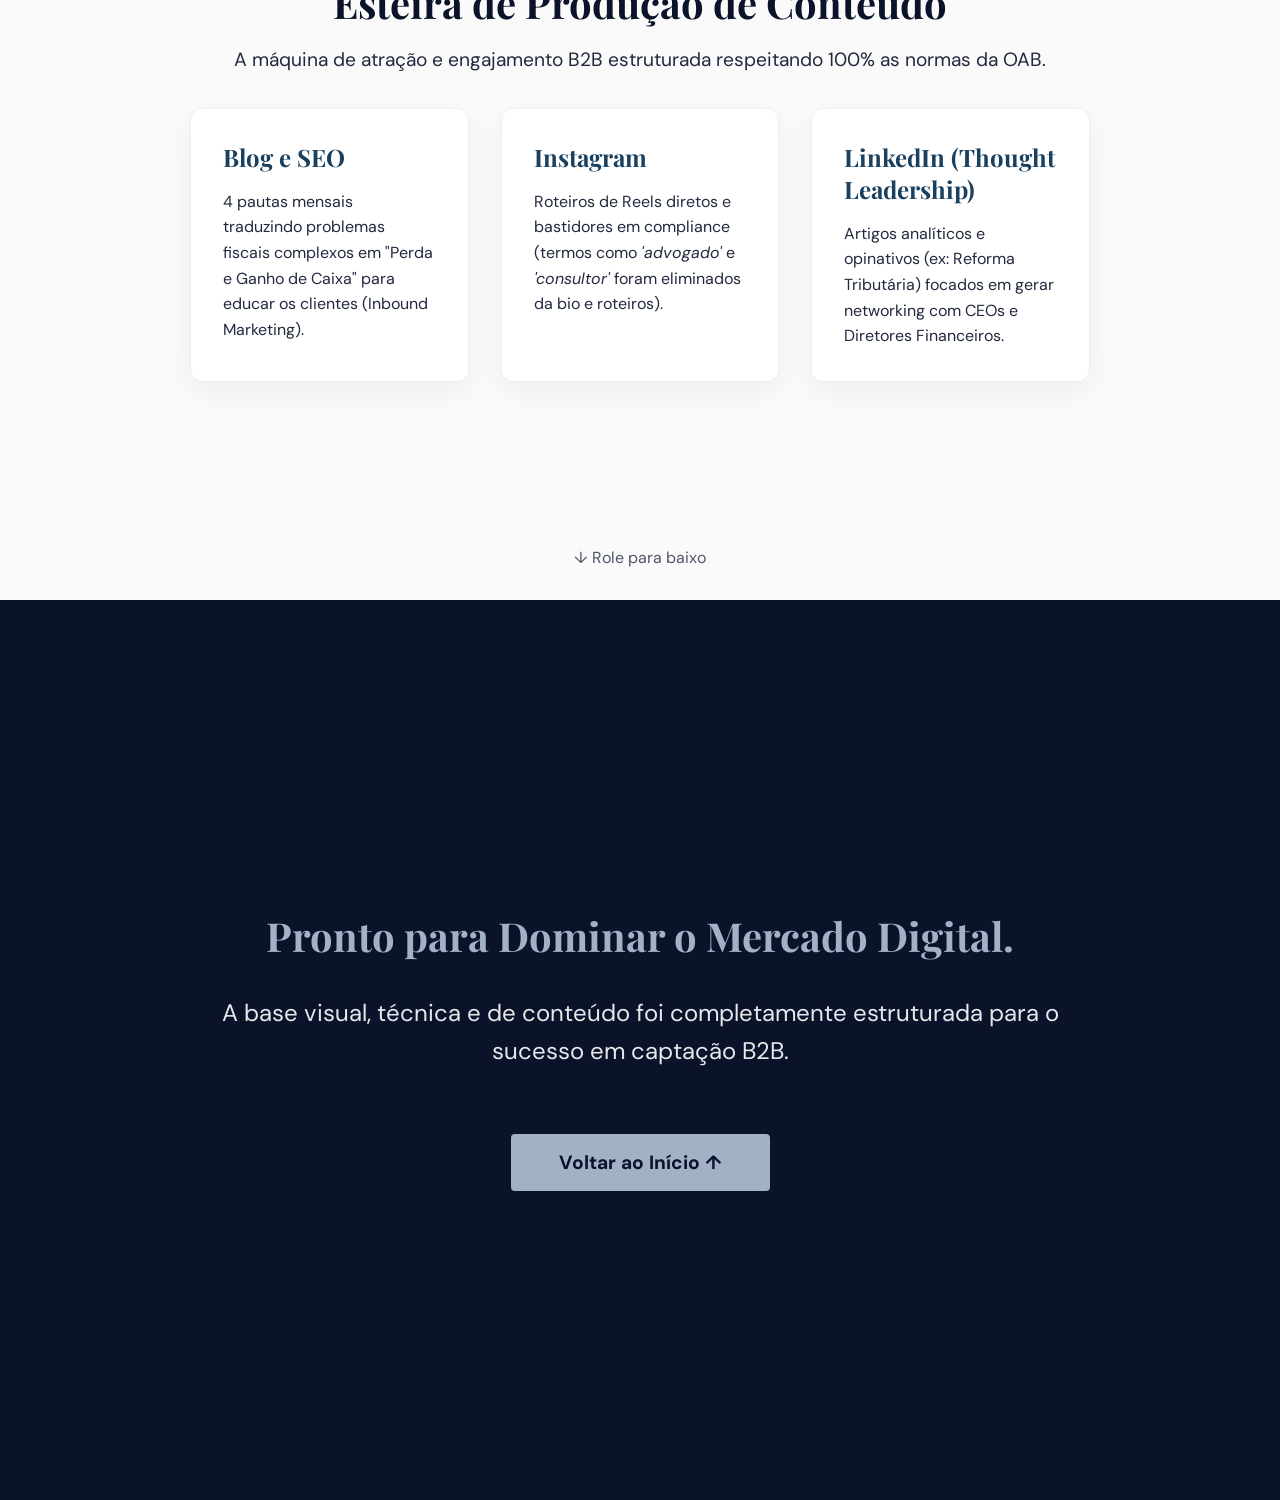
==== commit 4938dac9: "fix: Melhora o contraste do texto de recomendacao" ====
--- a/apresentacao.html
+++ b/apresentacao.html
@@ -215,7 +215,7 @@
                     <p style="font-size: 0.9rem; font-weight: bold;">Opção 4 (Escudo)</p>
                 </div>
             </div>
-            <p style="font-size: 1rem; margin-top: 2rem; color: var(--accent); max-width: 800px; margin-left: auto; margin-right: auto; line-height: 1.6;">
+            <p style="font-size: 1rem; margin-top: 2rem; color: var(--secondary); max-width: 800px; margin-left: auto; margin-right: auto; line-height: 1.6;">
                 <strong>Recomendação de Branding:</strong> Como conversamos, as duas primeiras opções transmitem uma imagem muito mais moderna, de alta performance e totalmente focadas na sua persona B2B, eliminando a cara de "advogado convencional" que a OAB restringe nas redes.
             </p>
         </div>
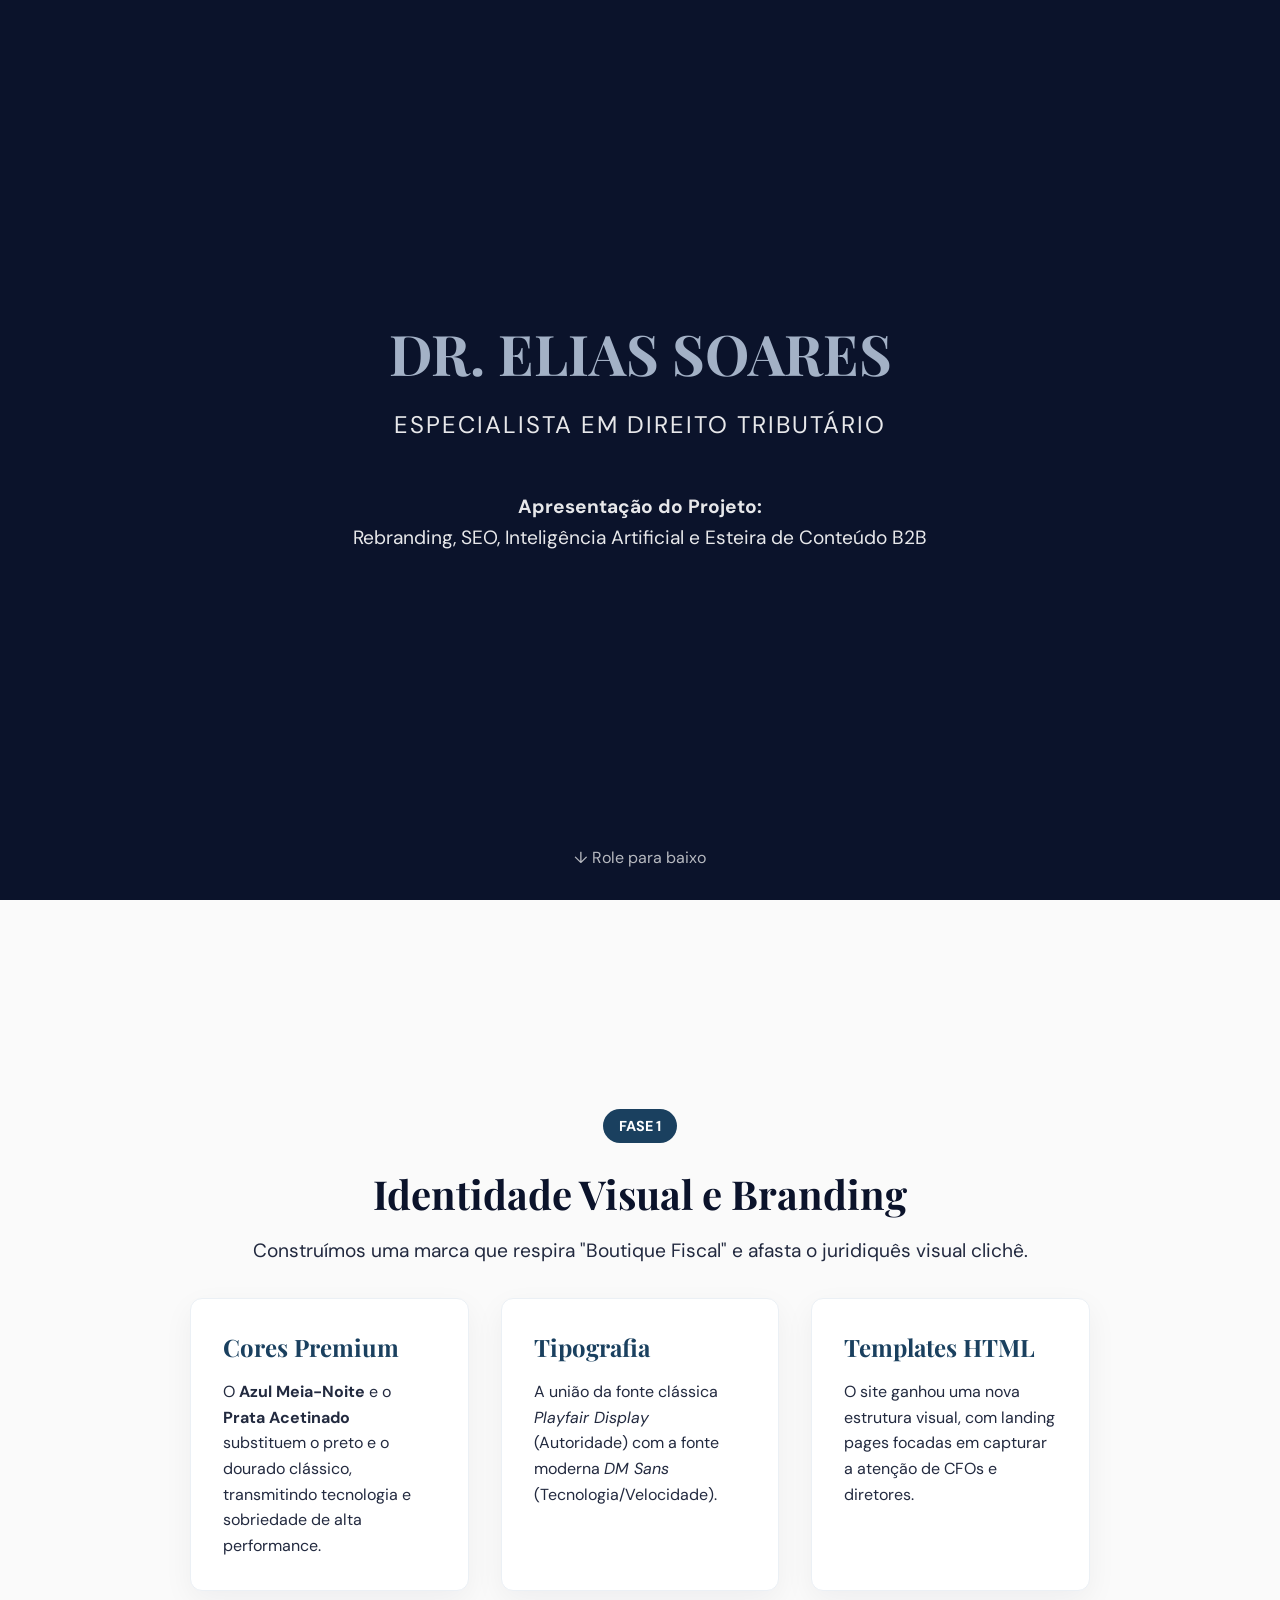
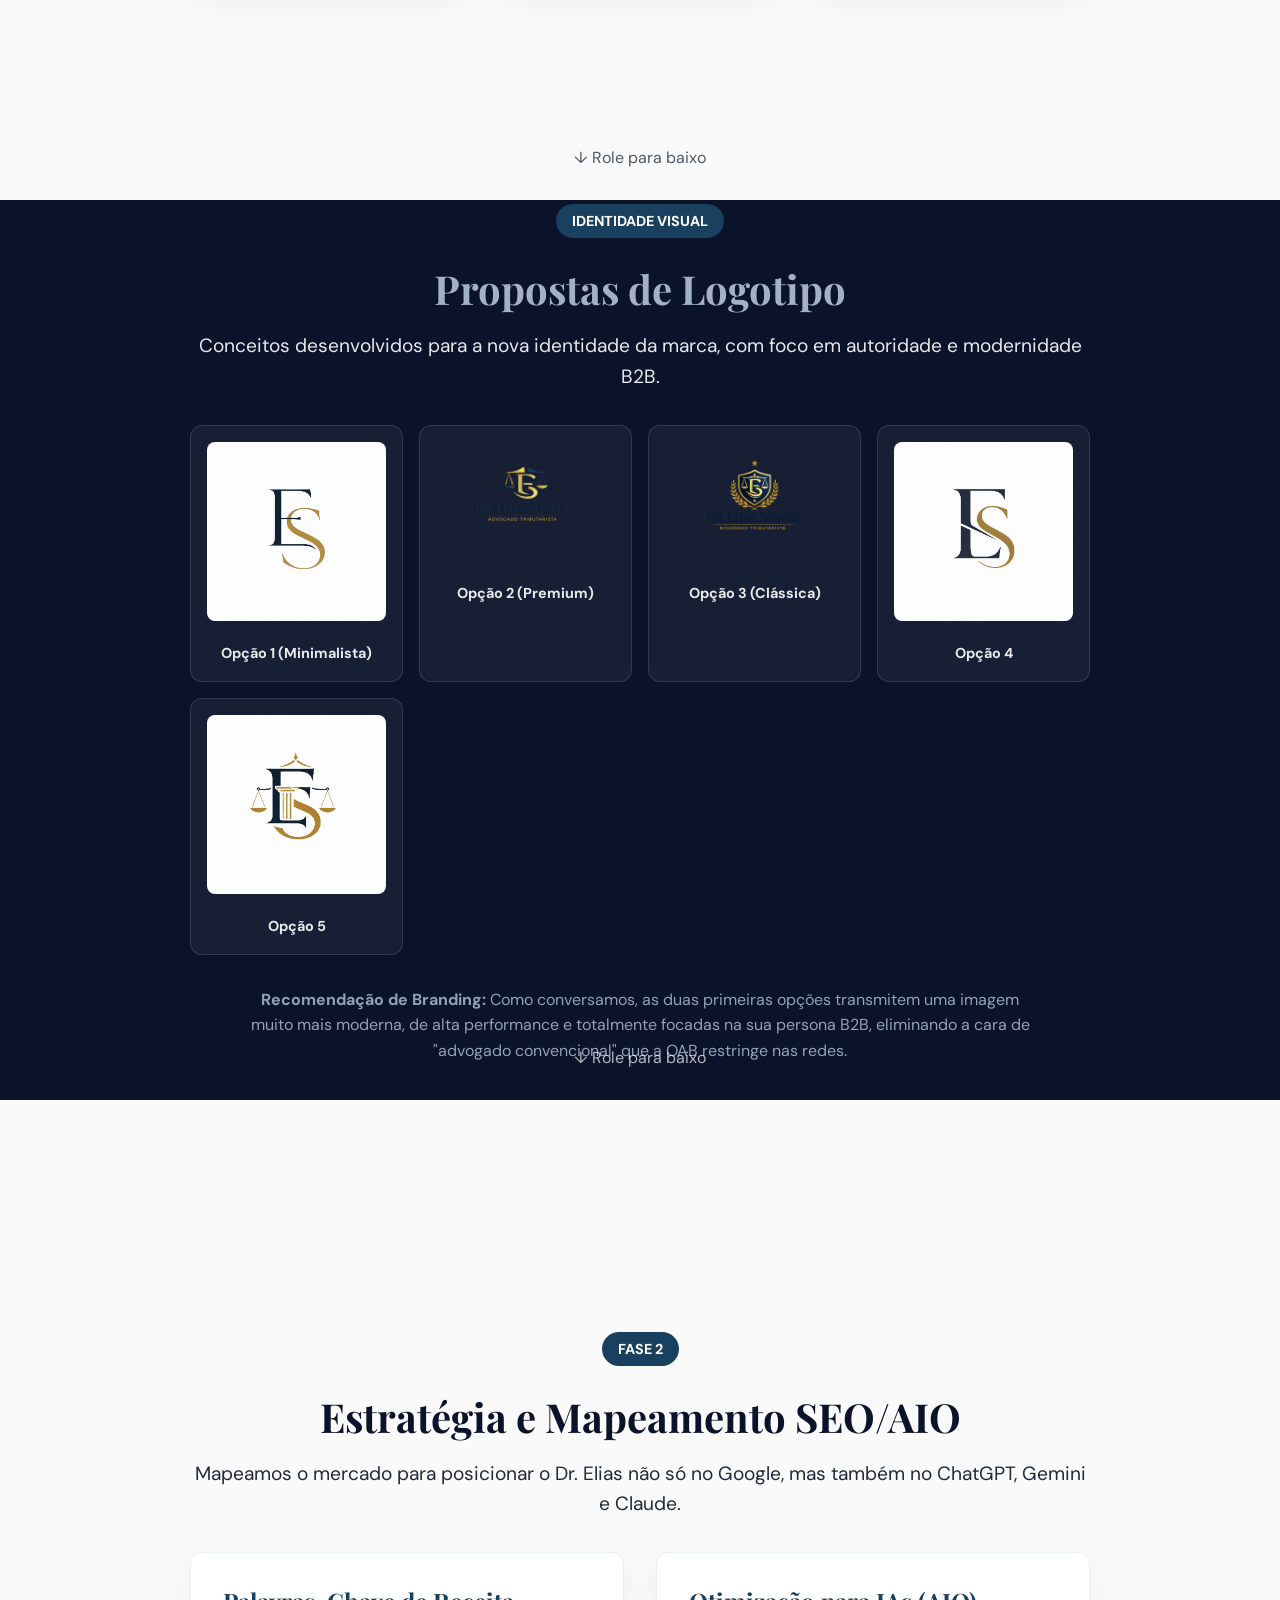
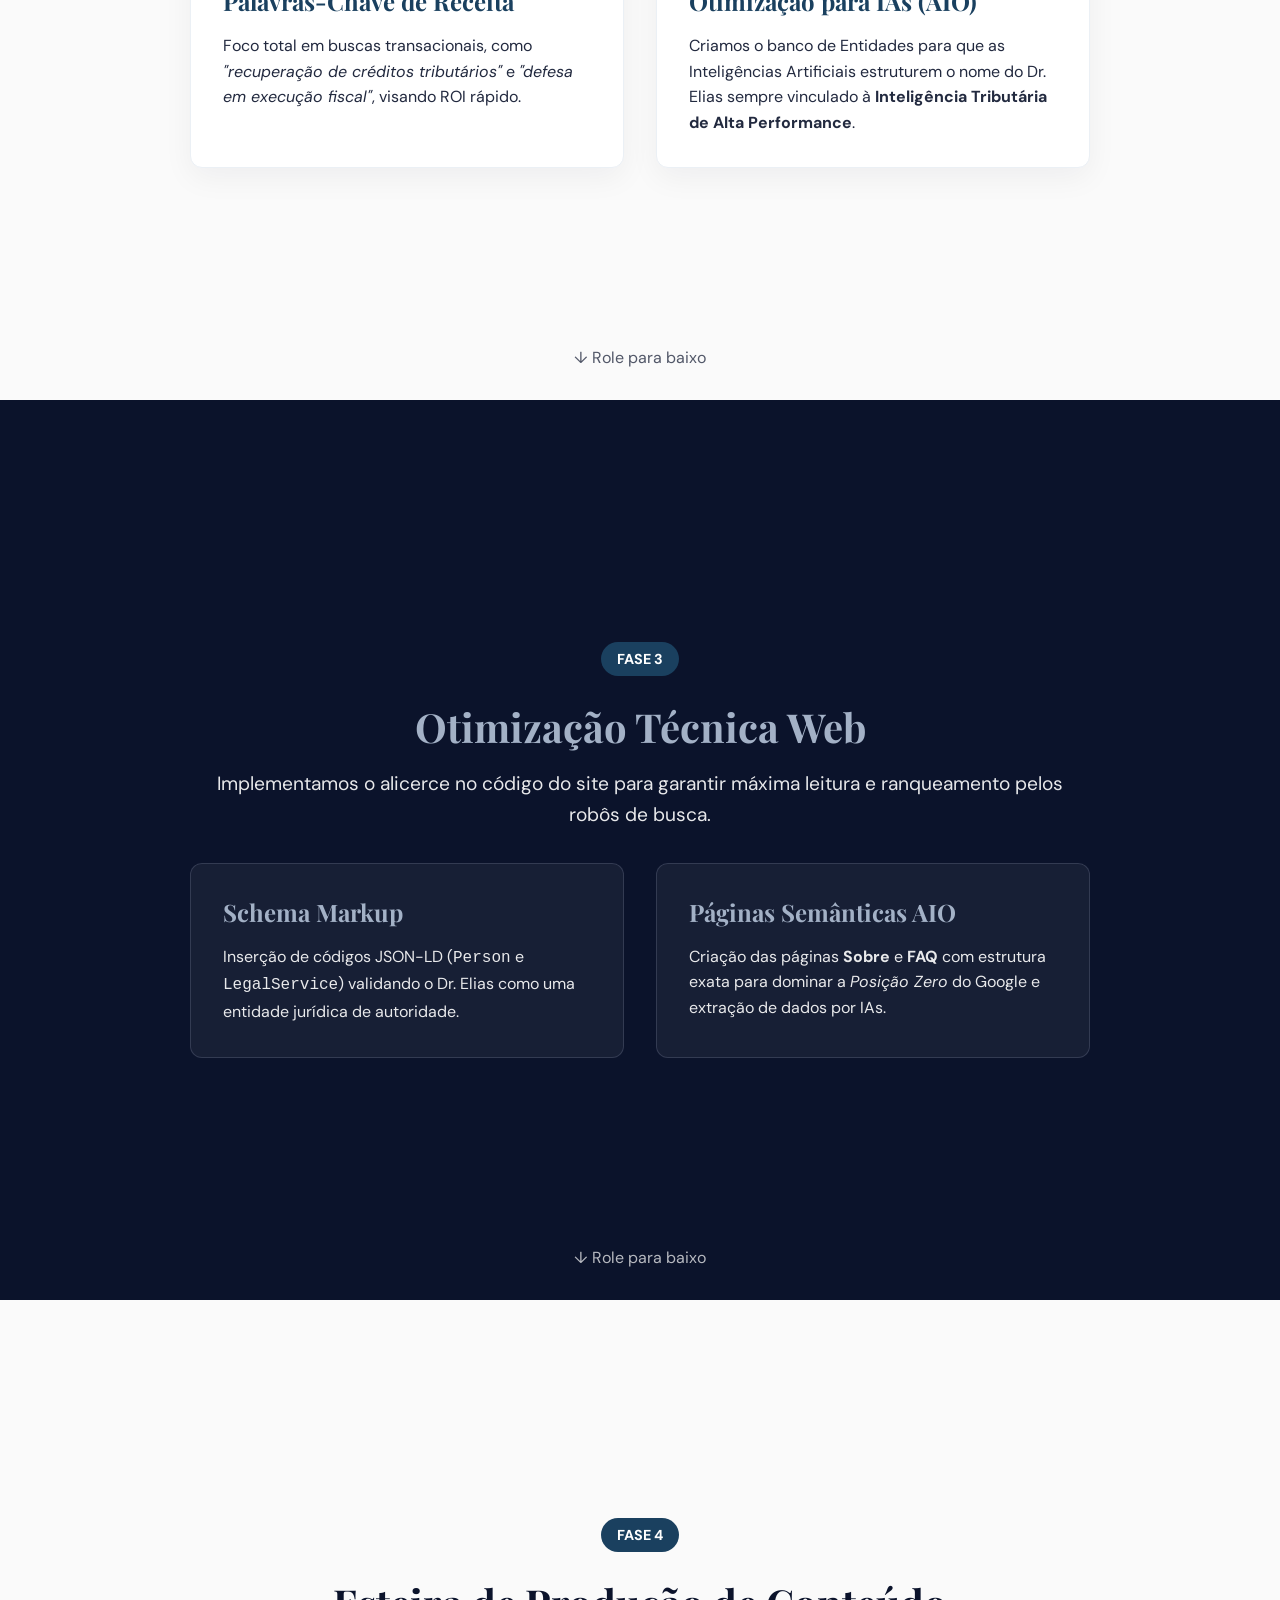
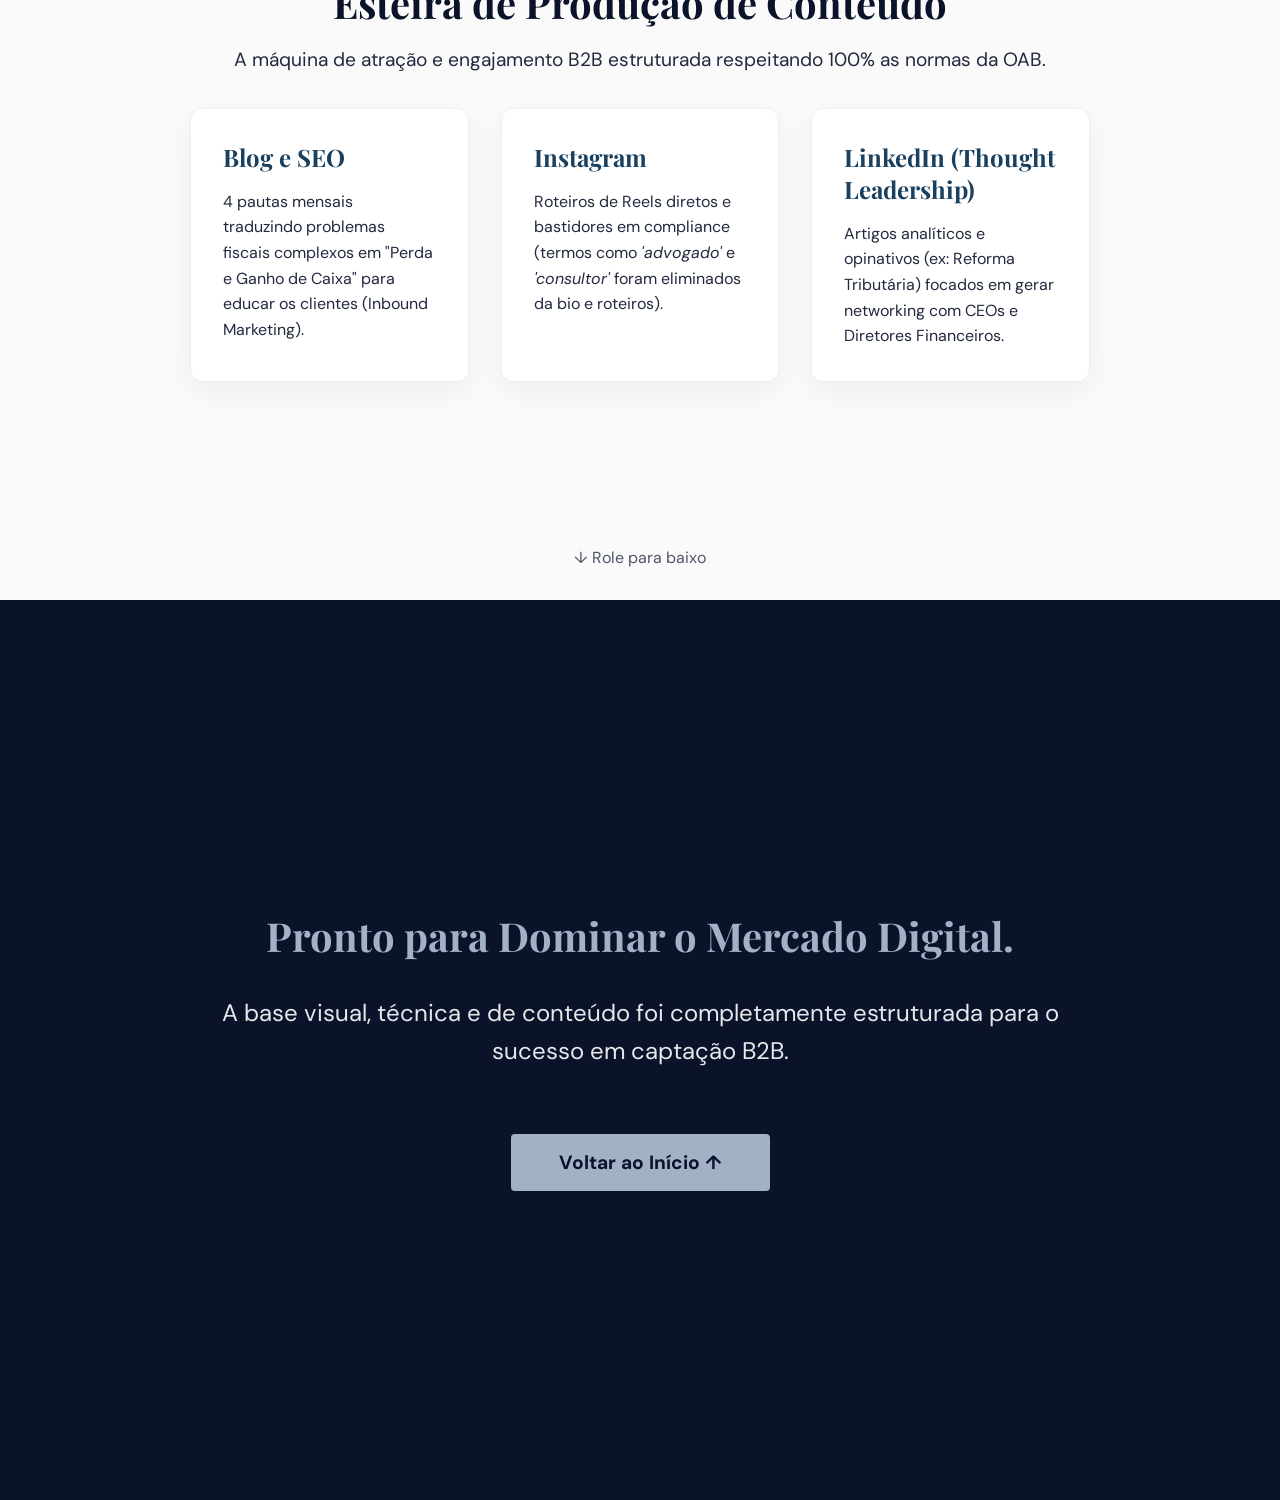
==== commit b78a0916: "fix: Renomeia imagens e adiciona 5 opcao de logo" ====
--- a/apresentacao.html
+++ b/apresentacao.html
@@ -212,7 +212,11 @@
                 </div>
                 <div class="card" style="text-align: center; padding: 1rem;">
                     <img src="assets/logo4.png" alt="Conceito 4" style="max-width: 100%; border-radius: 8px; margin-bottom: 1rem; object-fit: contain;">
-                    <p style="font-size: 0.9rem; font-weight: bold;">Opção 4 (Escudo)</p>
+                    <p style="font-size: 0.9rem; font-weight: bold;">Opção 4</p>
+                </div>
+                <div class="card" style="text-align: center; padding: 1rem;">
+                    <img src="assets/logo5.png" alt="Conceito 5" style="max-width: 100%; border-radius: 8px; margin-bottom: 1rem; object-fit: contain;">
+                    <p style="font-size: 0.9rem; font-weight: bold;">Opção 5</p>
                 </div>
             </div>
             <p style="font-size: 1rem; margin-top: 2rem; color: var(--secondary); max-width: 800px; margin-left: auto; margin-right: auto; line-height: 1.6;">
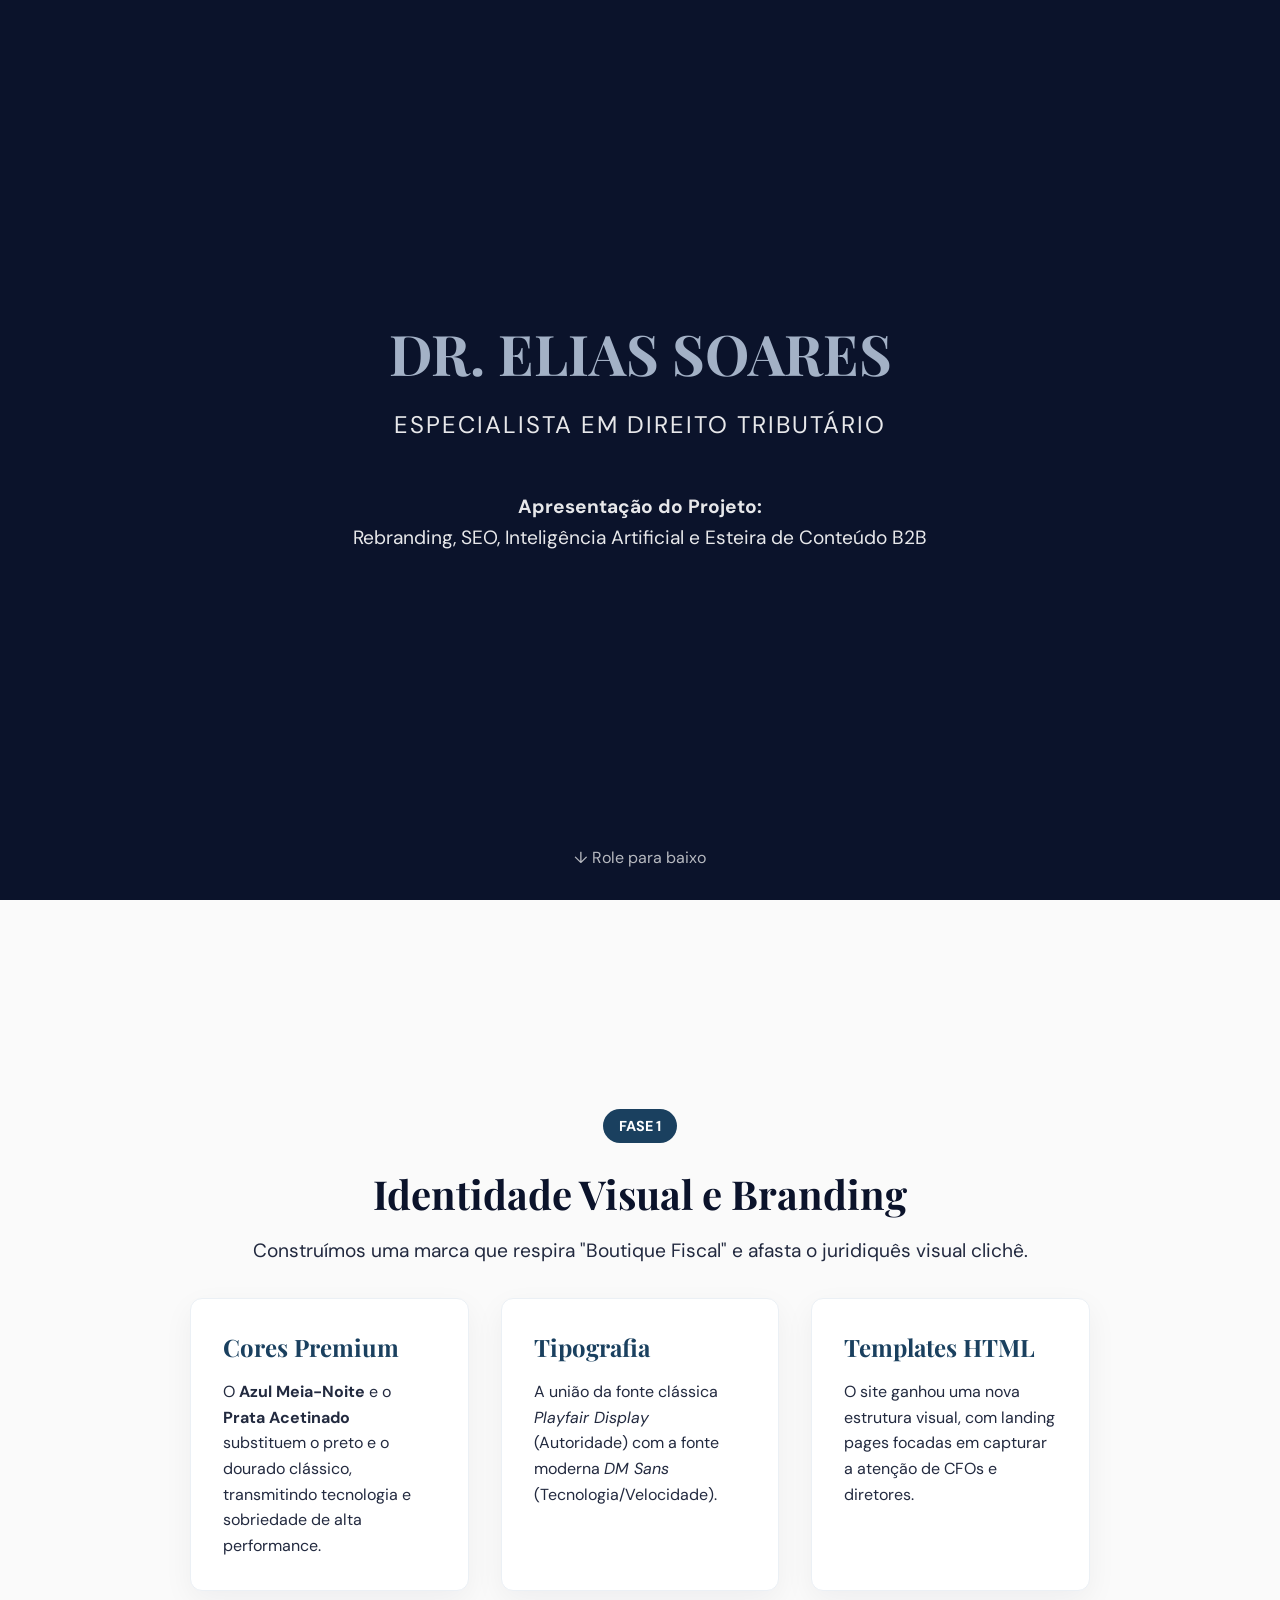
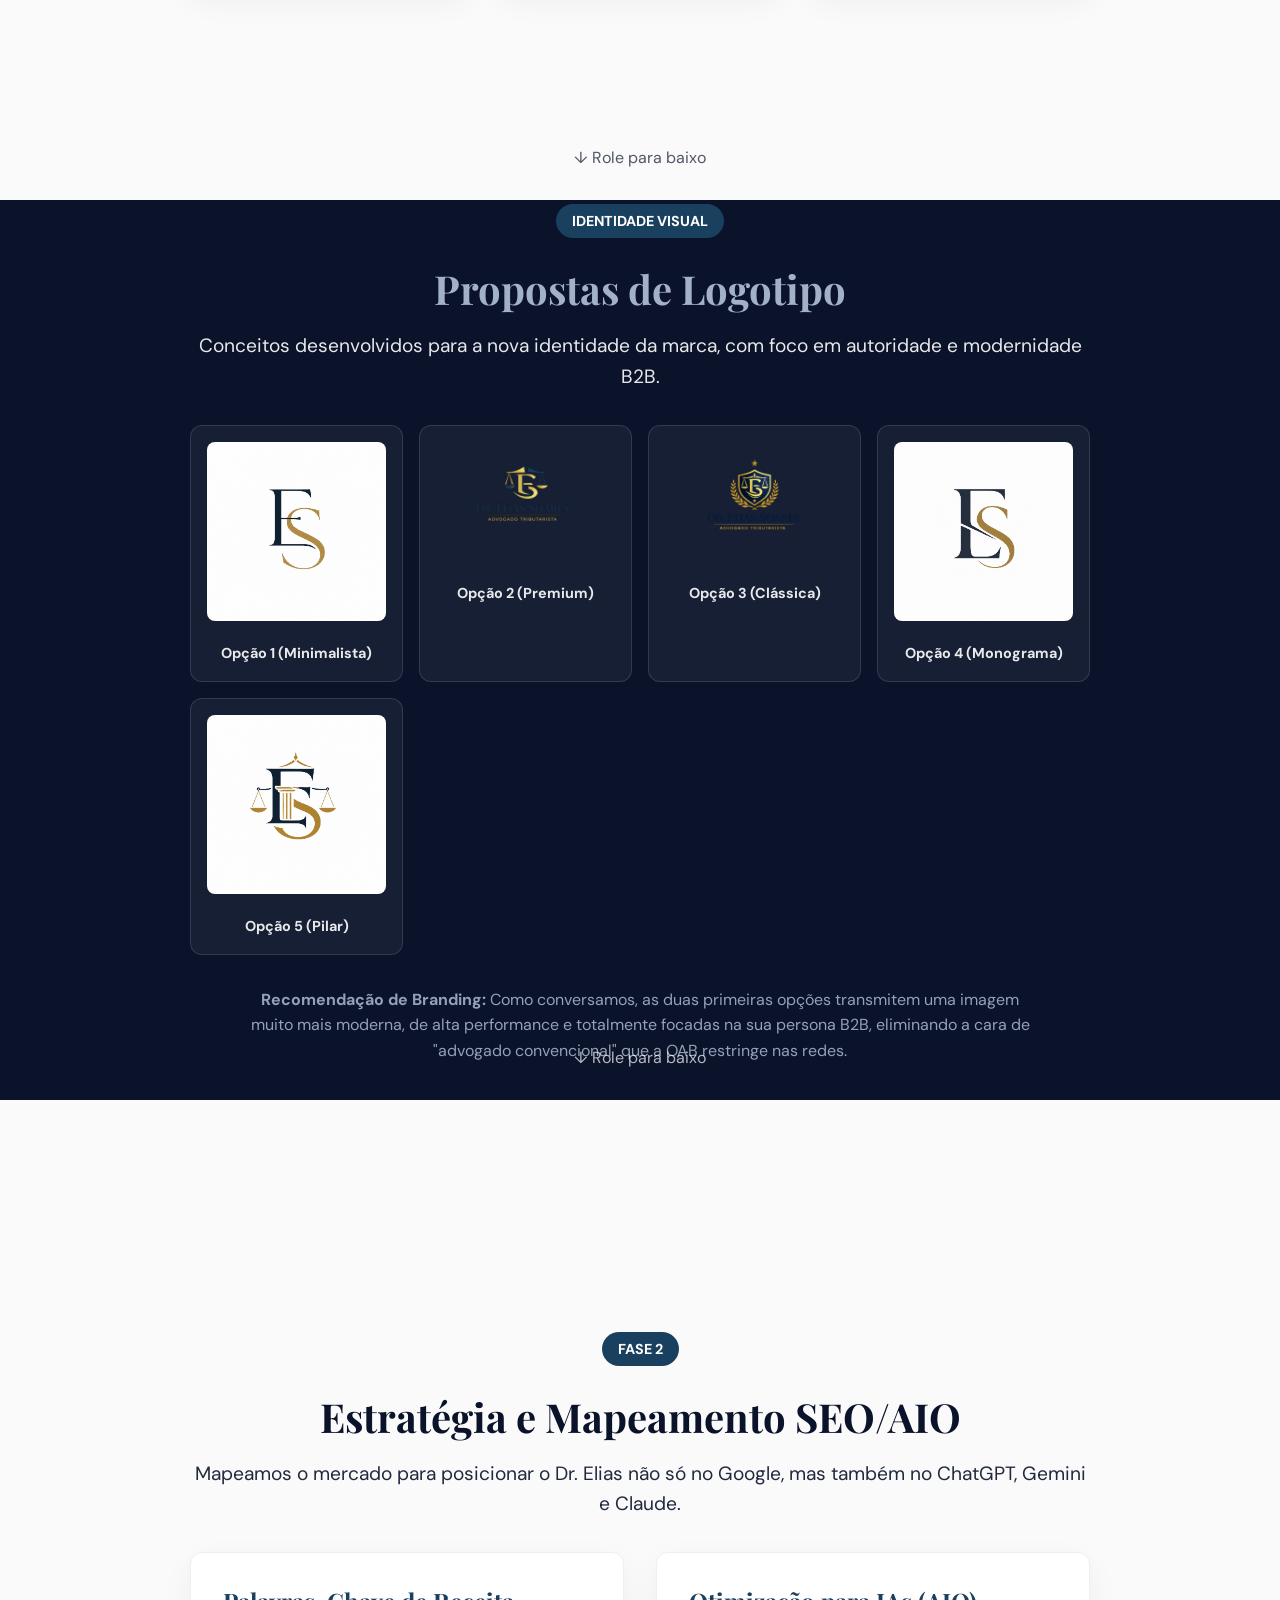
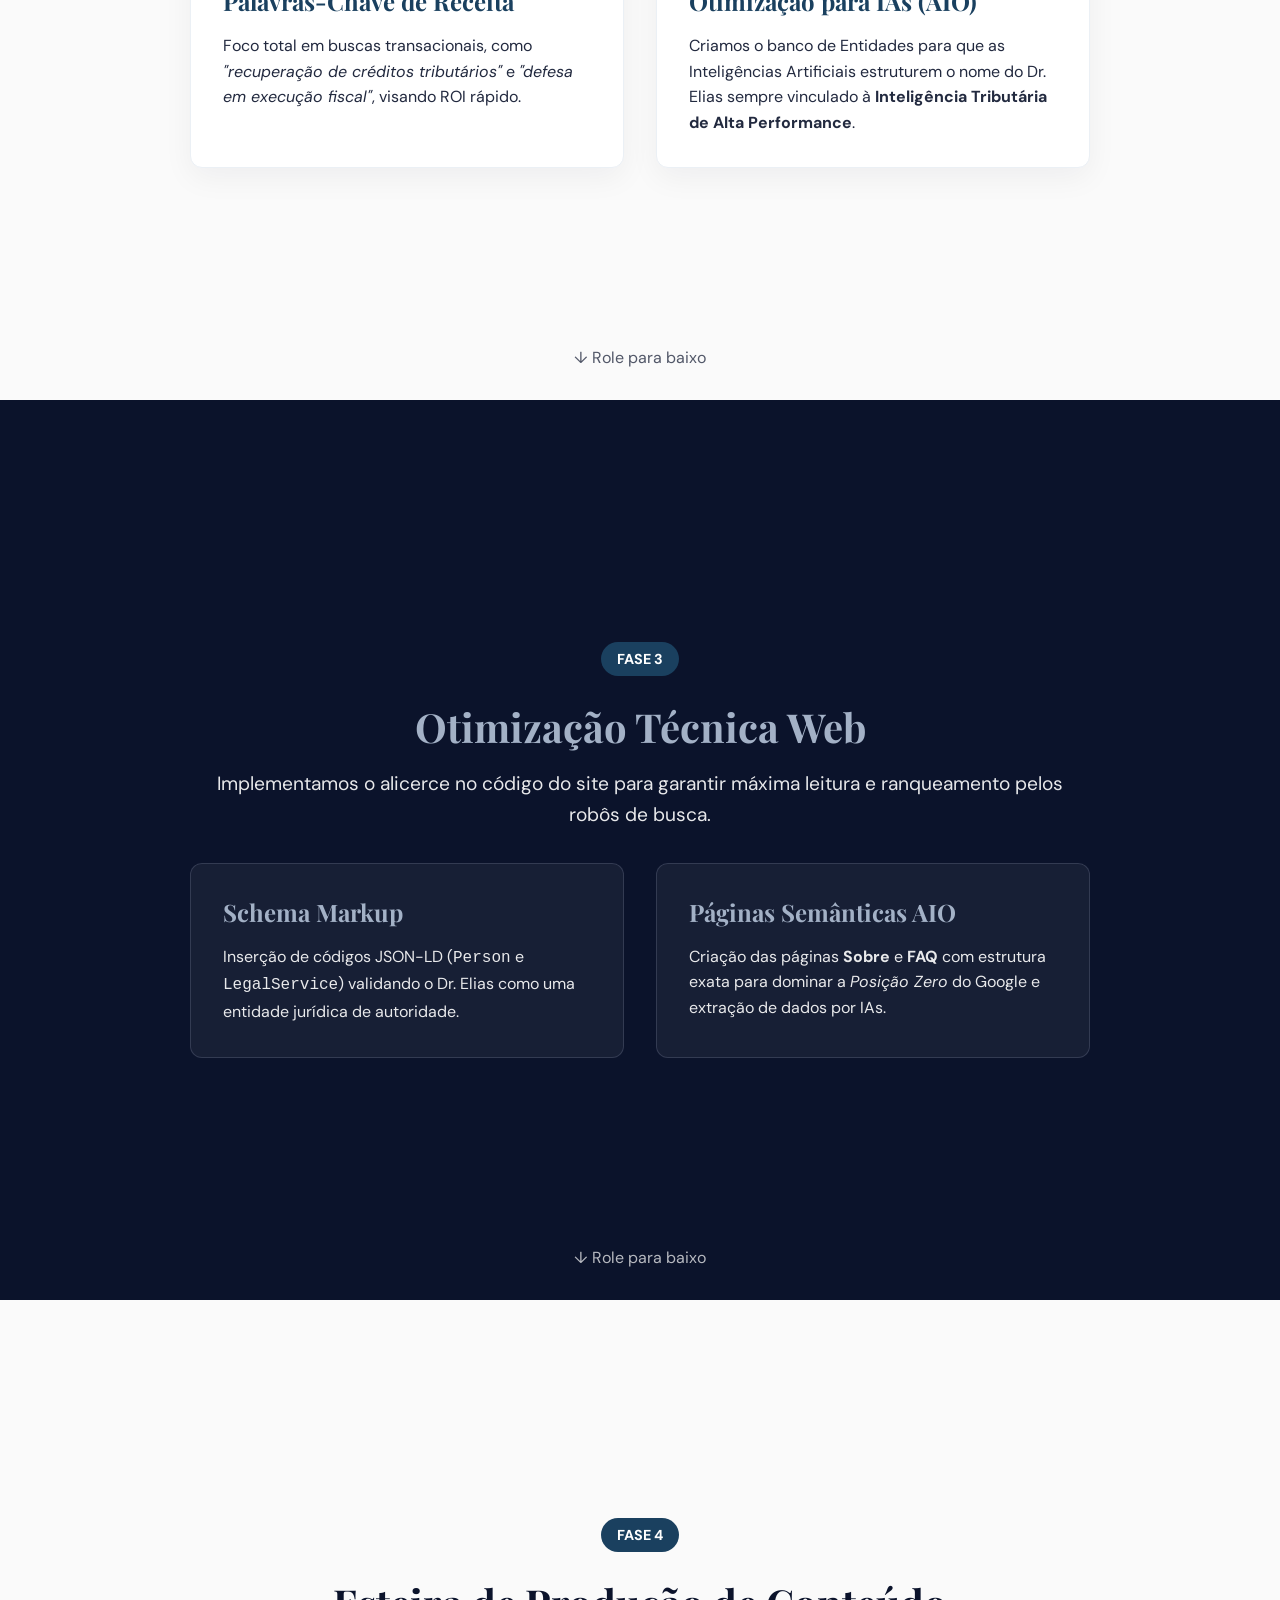
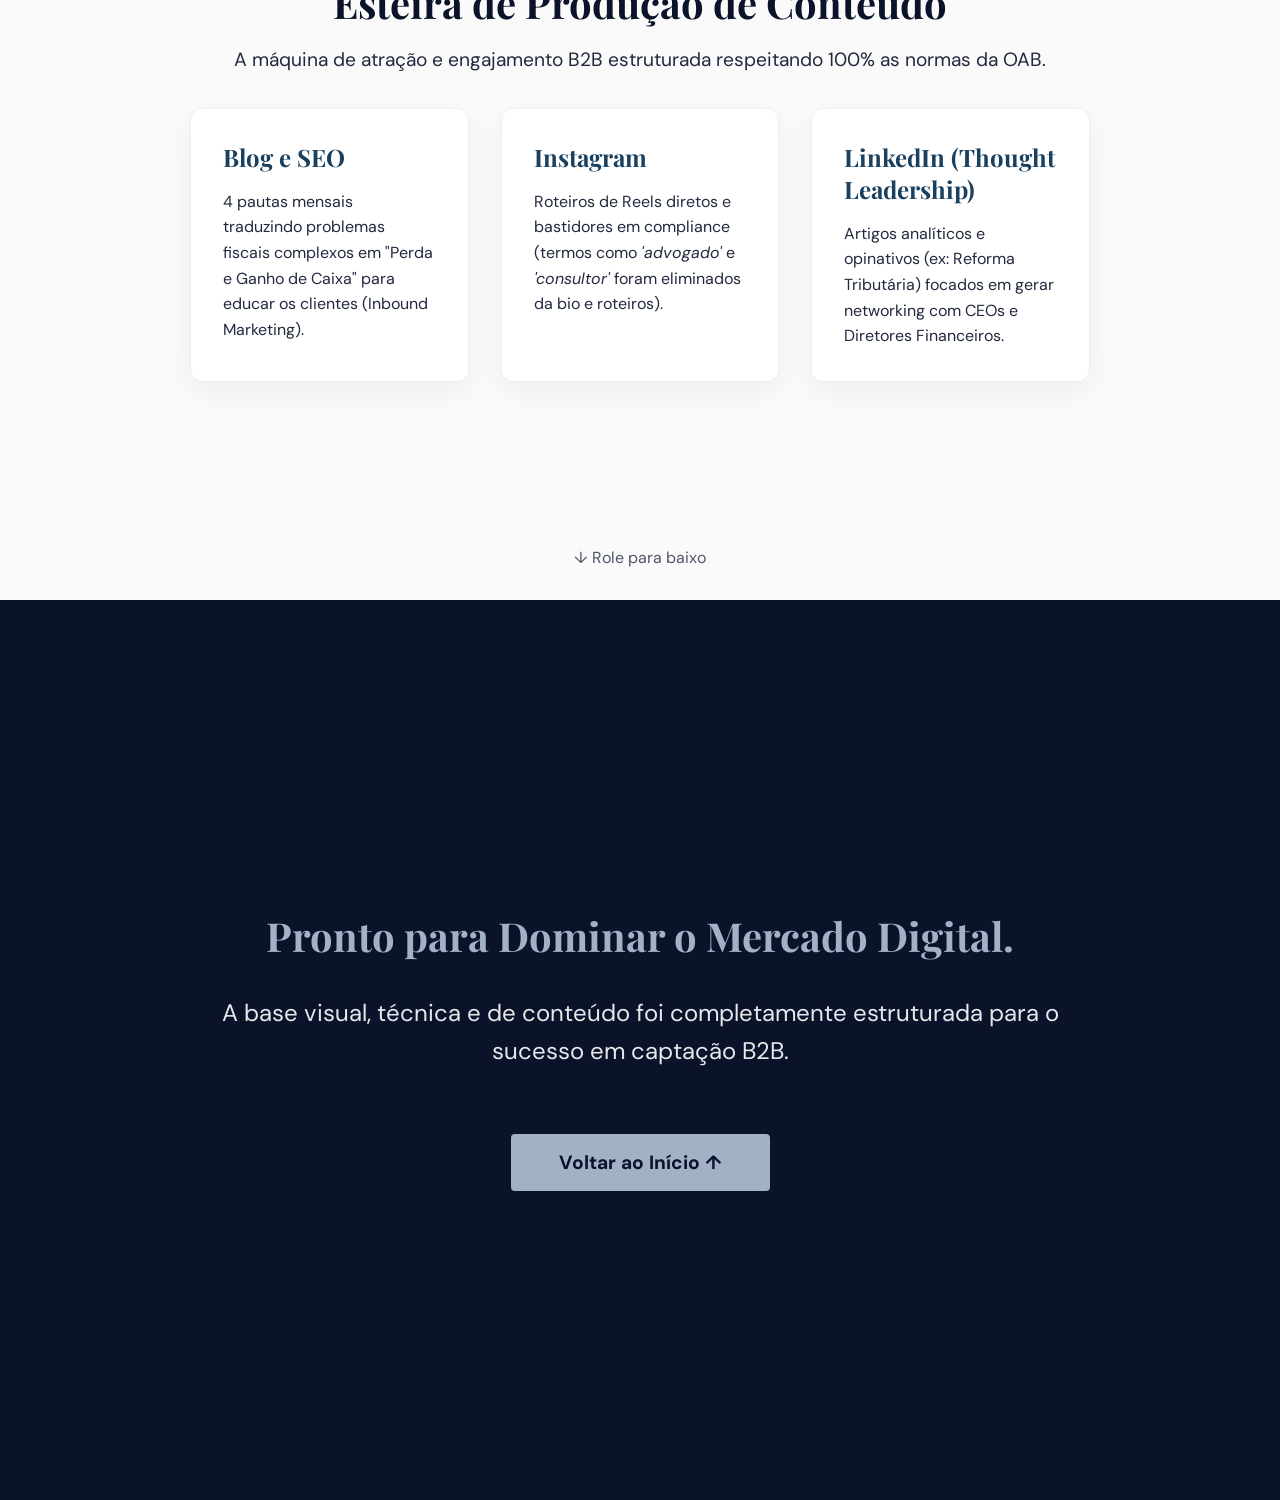
==== commit 775f1972: "fix: Adiciona descricao na opcao 4 e 5" ====
--- a/apresentacao.html
+++ b/apresentacao.html
@@ -212,11 +212,11 @@
                 </div>
                 <div class="card" style="text-align: center; padding: 1rem;">
                     <img src="assets/logo4.png" alt="Conceito 4" style="max-width: 100%; border-radius: 8px; margin-bottom: 1rem; object-fit: contain;">
-                    <p style="font-size: 0.9rem; font-weight: bold;">Opção 4</p>
+                    <p style="font-size: 0.9rem; font-weight: bold;">Opção 4 (Monograma)</p>
                 </div>
                 <div class="card" style="text-align: center; padding: 1rem;">
                     <img src="assets/logo5.png" alt="Conceito 5" style="max-width: 100%; border-radius: 8px; margin-bottom: 1rem; object-fit: contain;">
-                    <p style="font-size: 0.9rem; font-weight: bold;">Opção 5</p>
+                    <p style="font-size: 0.9rem; font-weight: bold;">Opção 5 (Pilar)</p>
                 </div>
             </div>
             <p style="font-size: 1rem; margin-top: 2rem; color: var(--secondary); max-width: 800px; margin-left: auto; margin-right: auto; line-height: 1.6;">
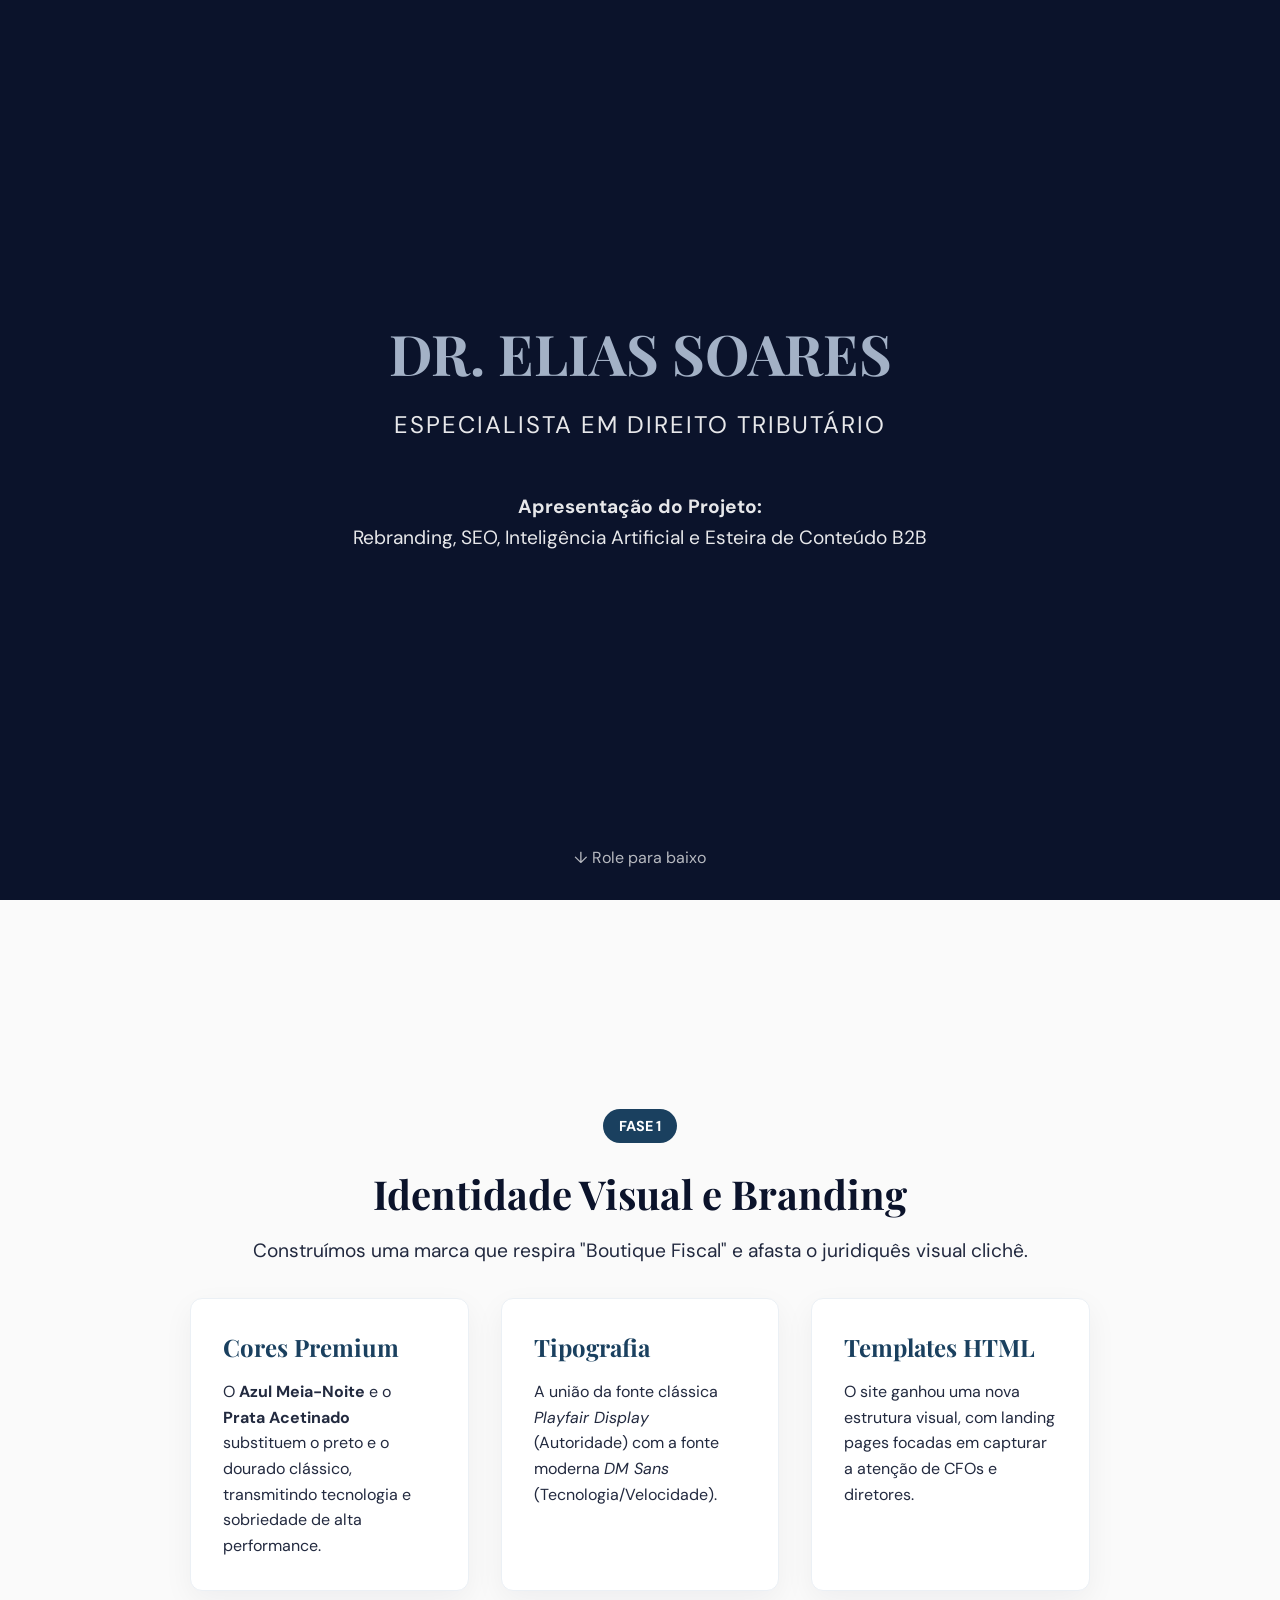
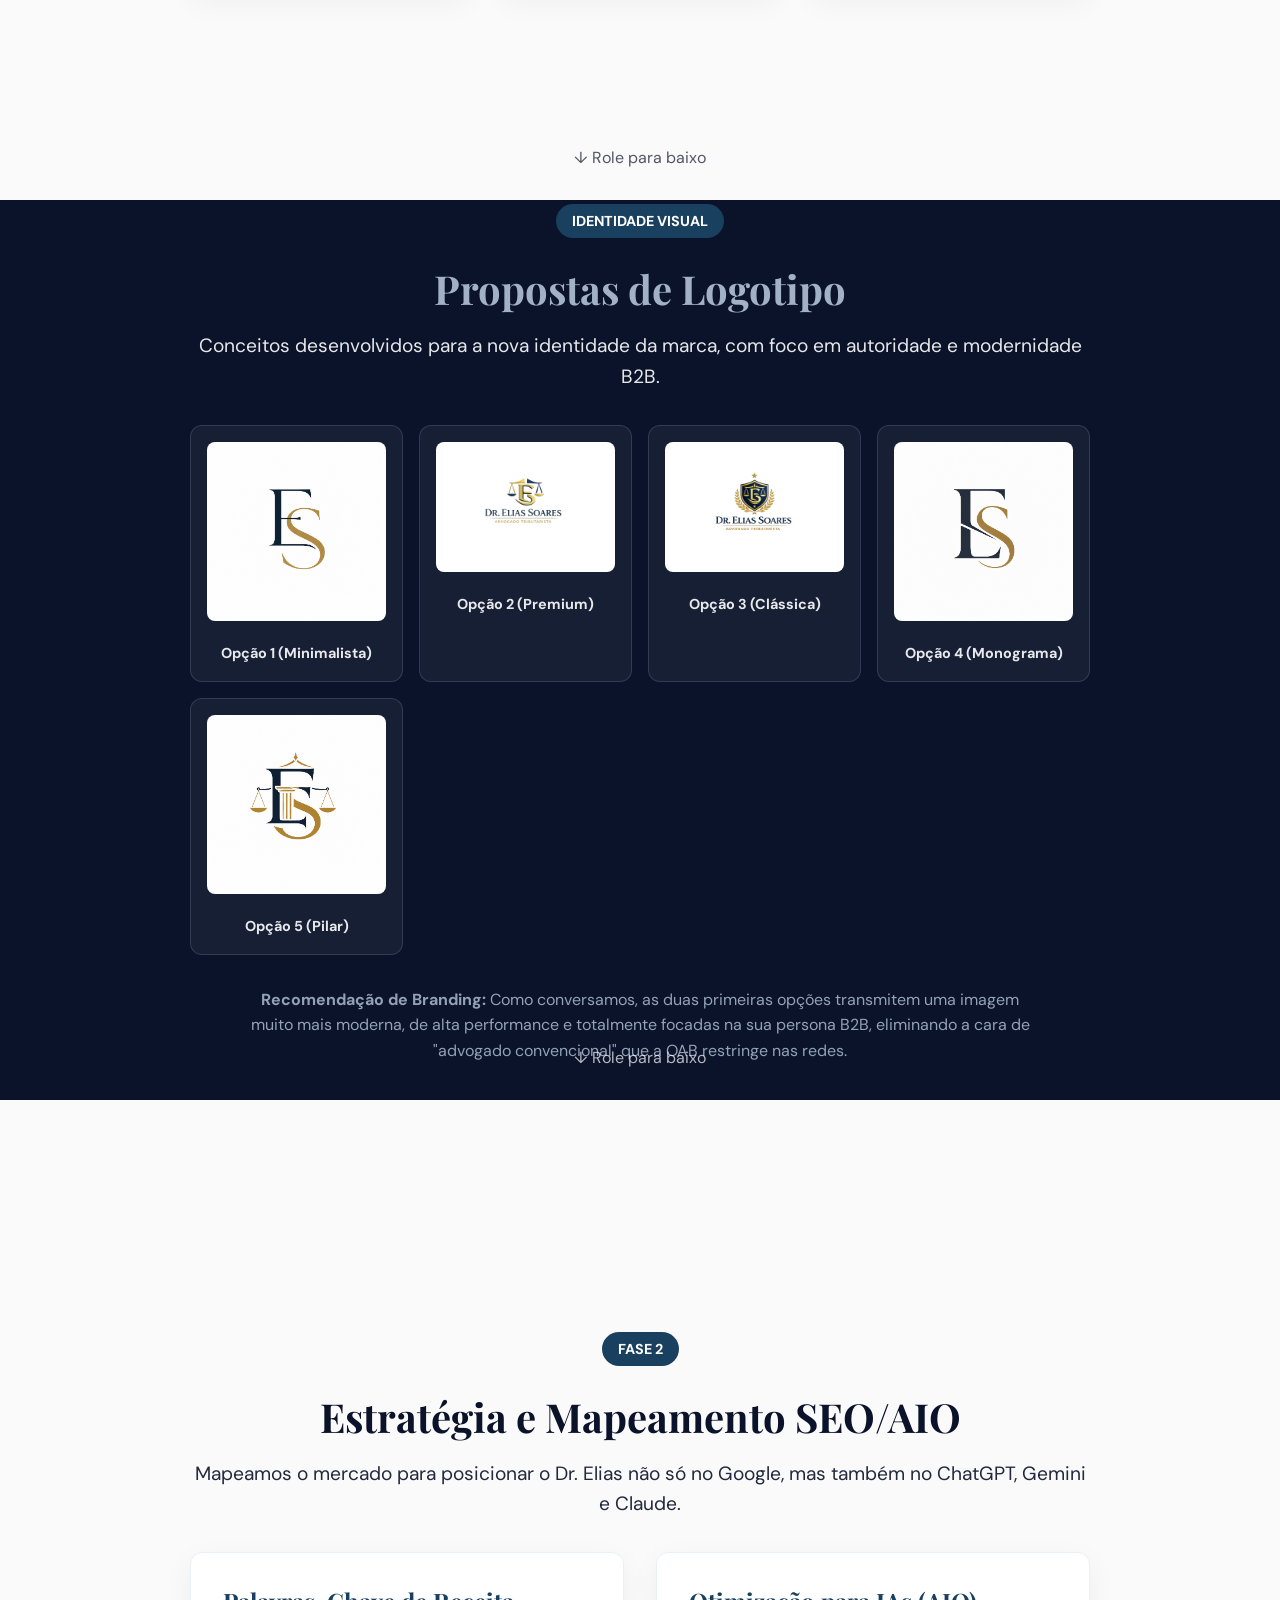
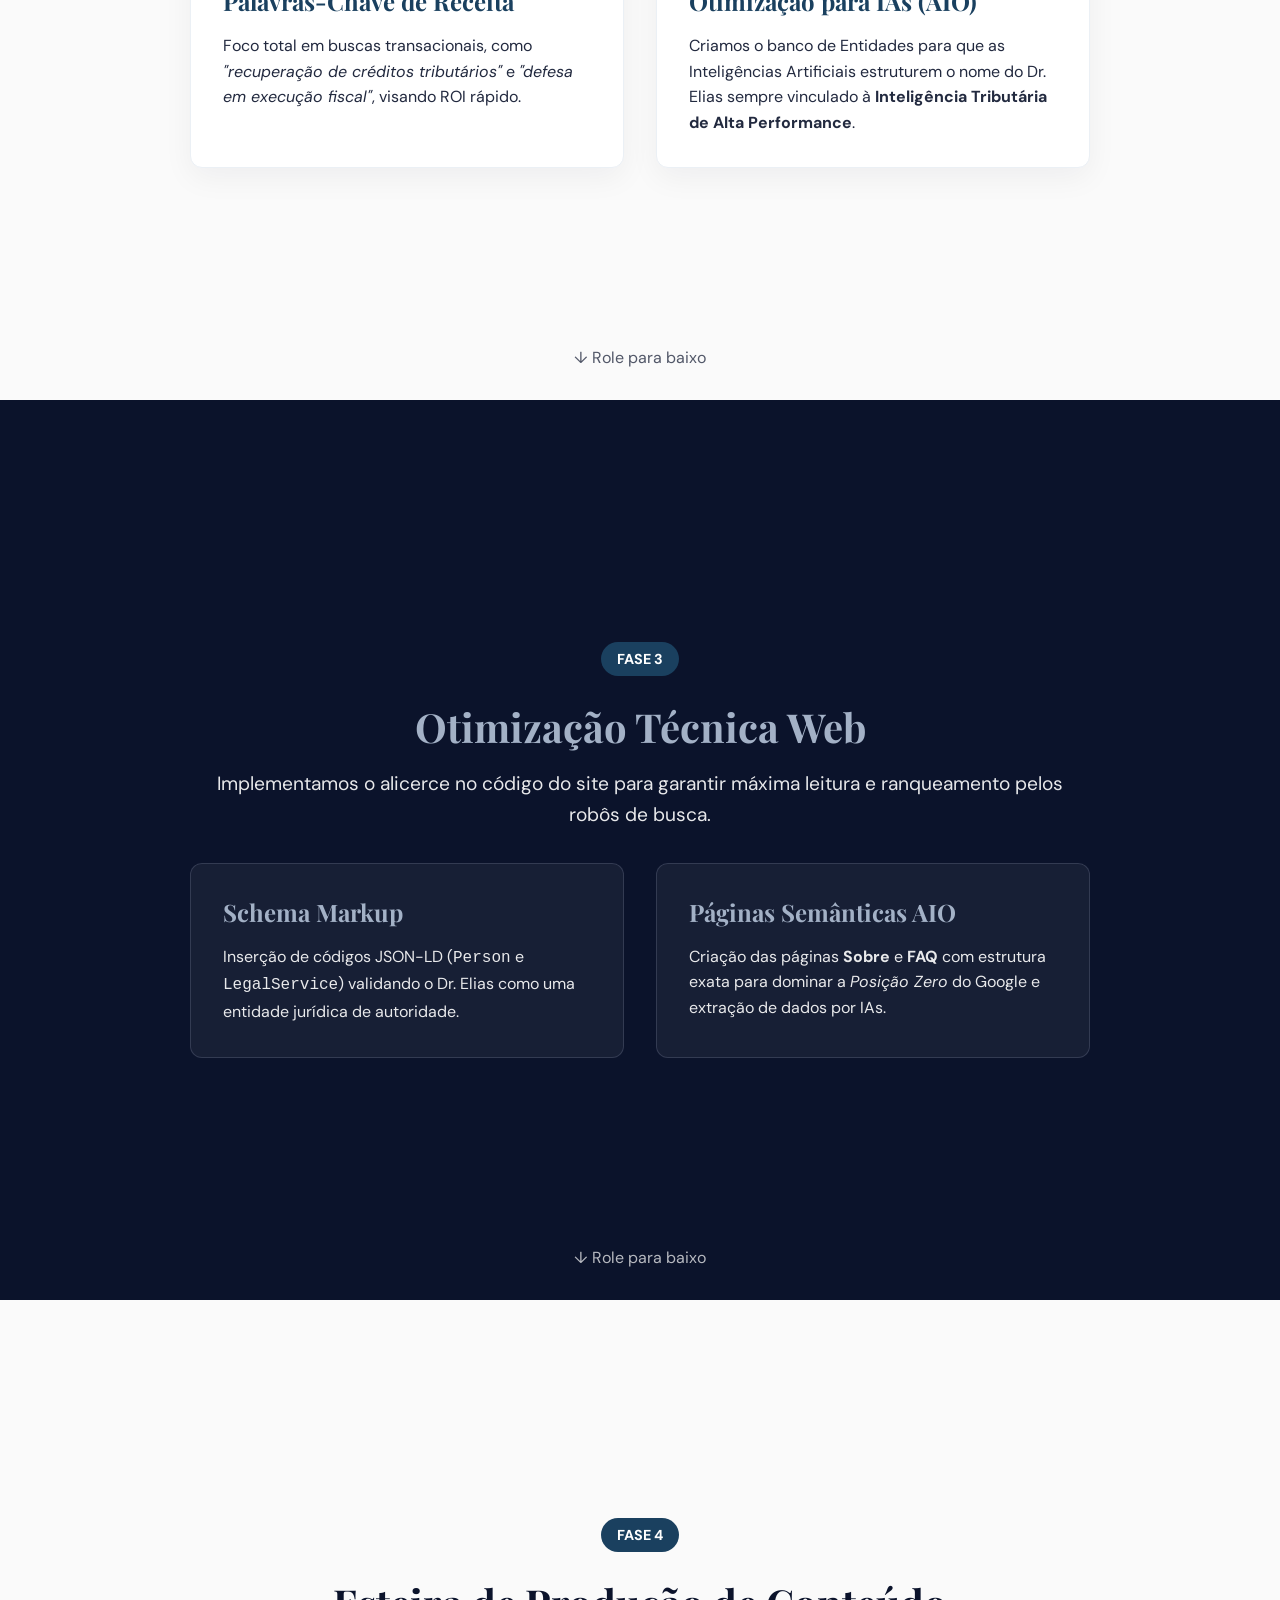
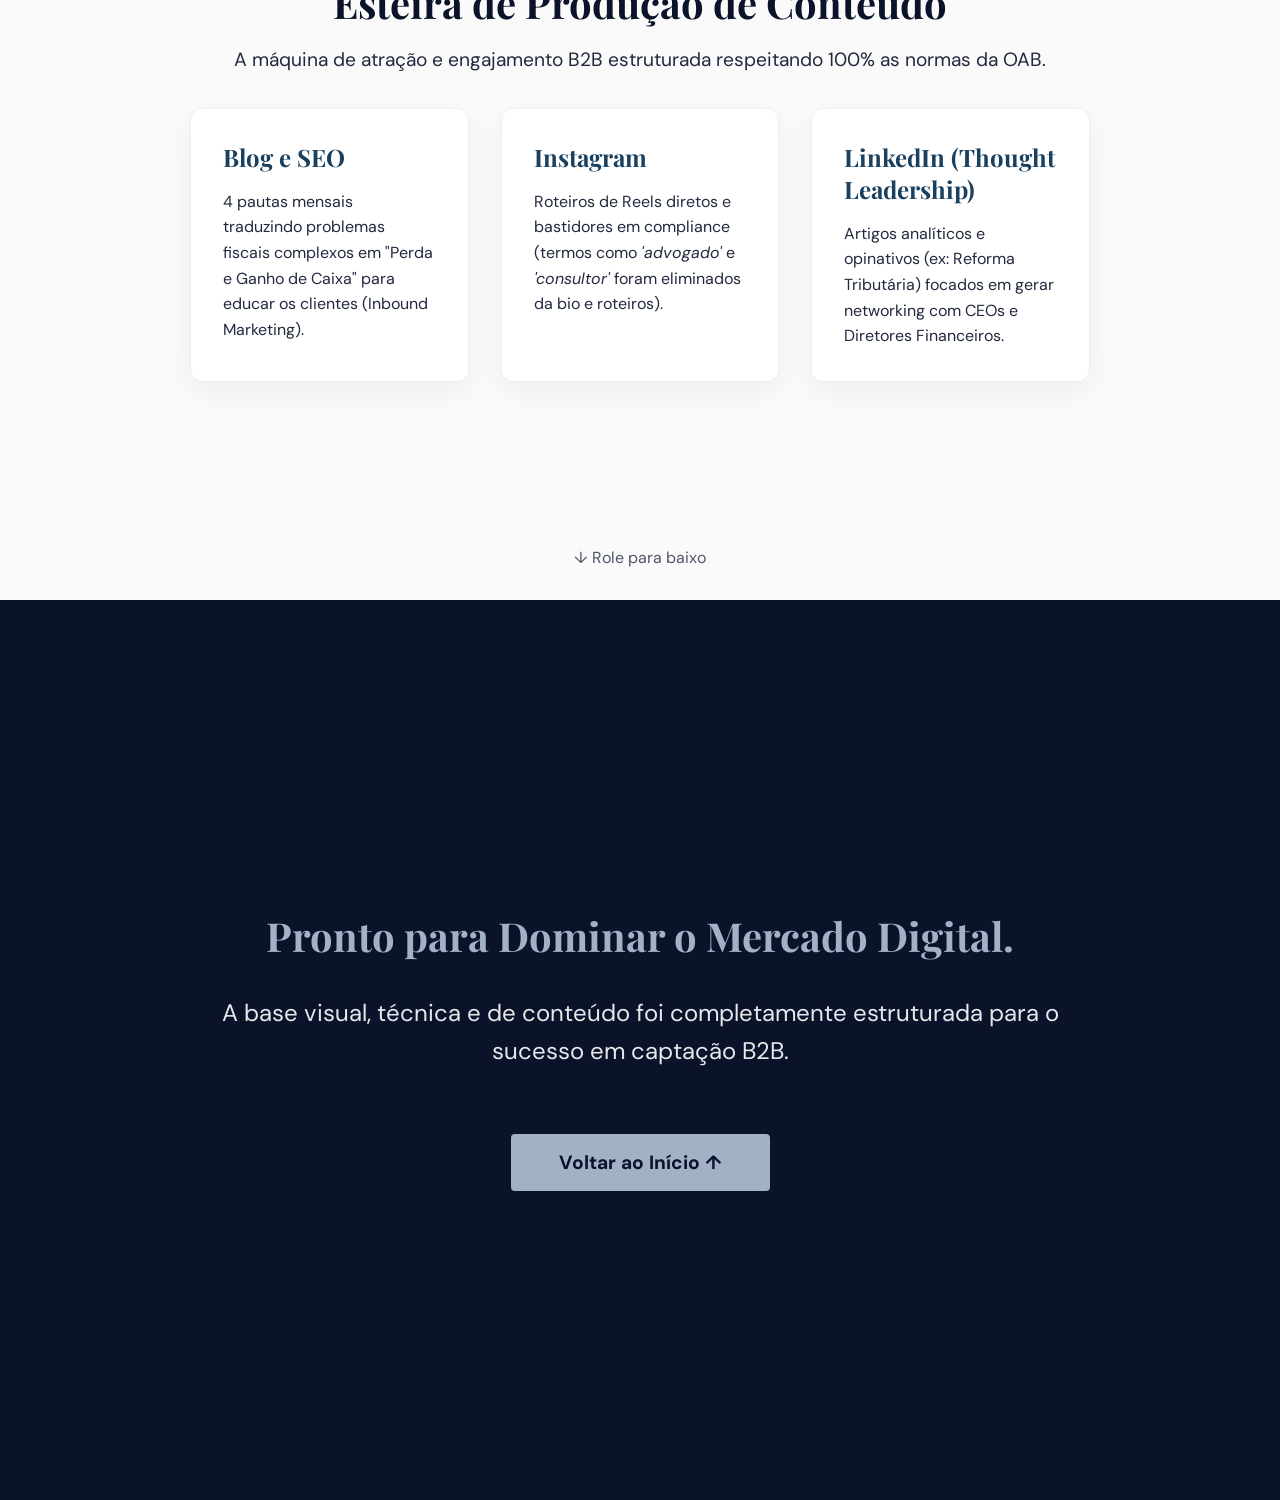
==== commit f1ae6528: "style: Adiciona fundo branco nas imagens 2 e 3 para melhor visualizacao" ====
--- a/apresentacao.html
+++ b/apresentacao.html
@@ -203,11 +203,11 @@
                     <p style="font-size: 0.9rem; font-weight: bold;">Opção 1 (Minimalista)</p>
                 </div>
                 <div class="card" style="text-align: center; padding: 1rem;">
-                    <img src="assets/logo2.png" alt="Conceito 2" style="max-width: 100%; border-radius: 8px; margin-bottom: 1rem; object-fit: contain;">
+                    <img src="assets/logo2.png" alt="Conceito 2" style="max-width: 100%; border-radius: 8px; margin-bottom: 1rem; object-fit: contain; background-color: white; padding: 1rem;">
                     <p style="font-size: 0.9rem; font-weight: bold;">Opção 2 (Premium)</p>
                 </div>
                 <div class="card" style="text-align: center; padding: 1rem;">
-                    <img src="assets/logo3.png" alt="Conceito 3" style="max-width: 100%; border-radius: 8px; margin-bottom: 1rem; object-fit: contain;">
+                    <img src="assets/logo3.png" alt="Conceito 3" style="max-width: 100%; border-radius: 8px; margin-bottom: 1rem; object-fit: contain; background-color: white; padding: 1rem;">
                     <p style="font-size: 0.9rem; font-weight: bold;">Opção 3 (Clássica)</p>
                 </div>
                 <div class="card" style="text-align: center; padding: 1rem;">
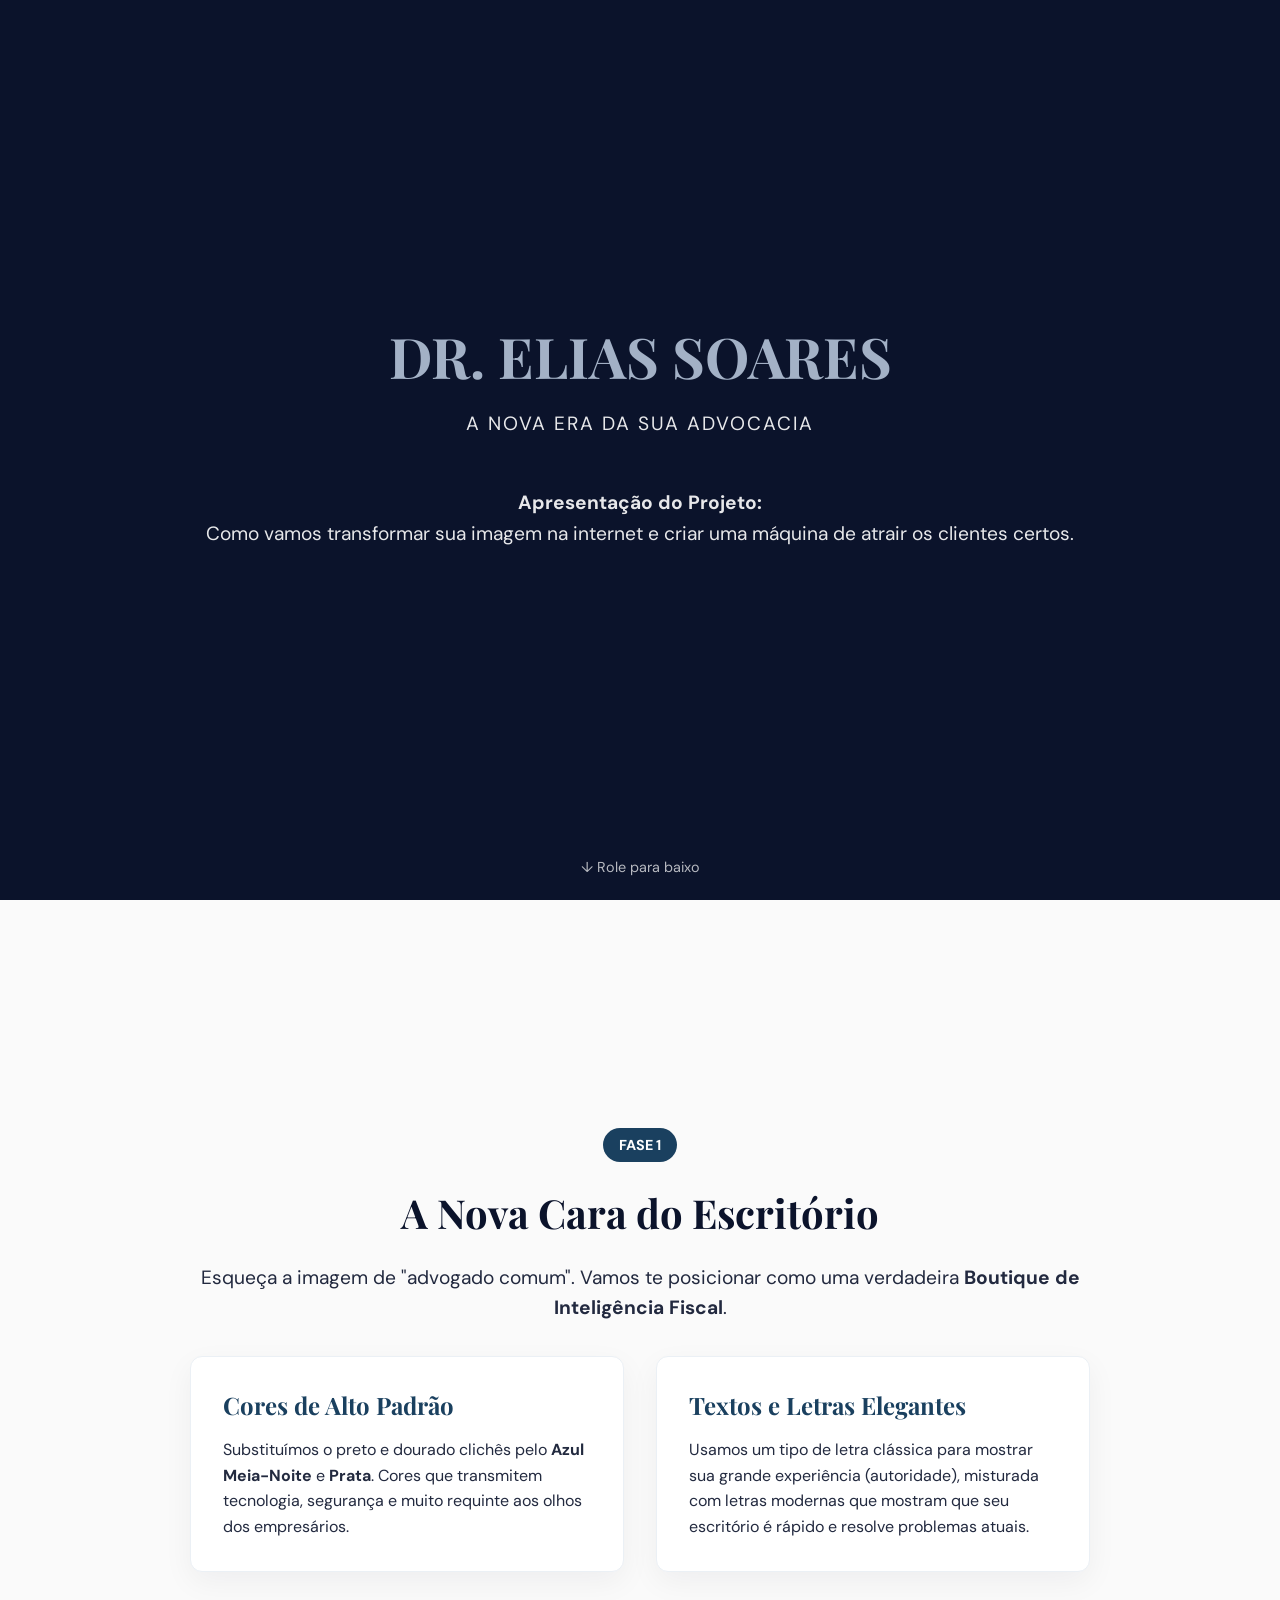
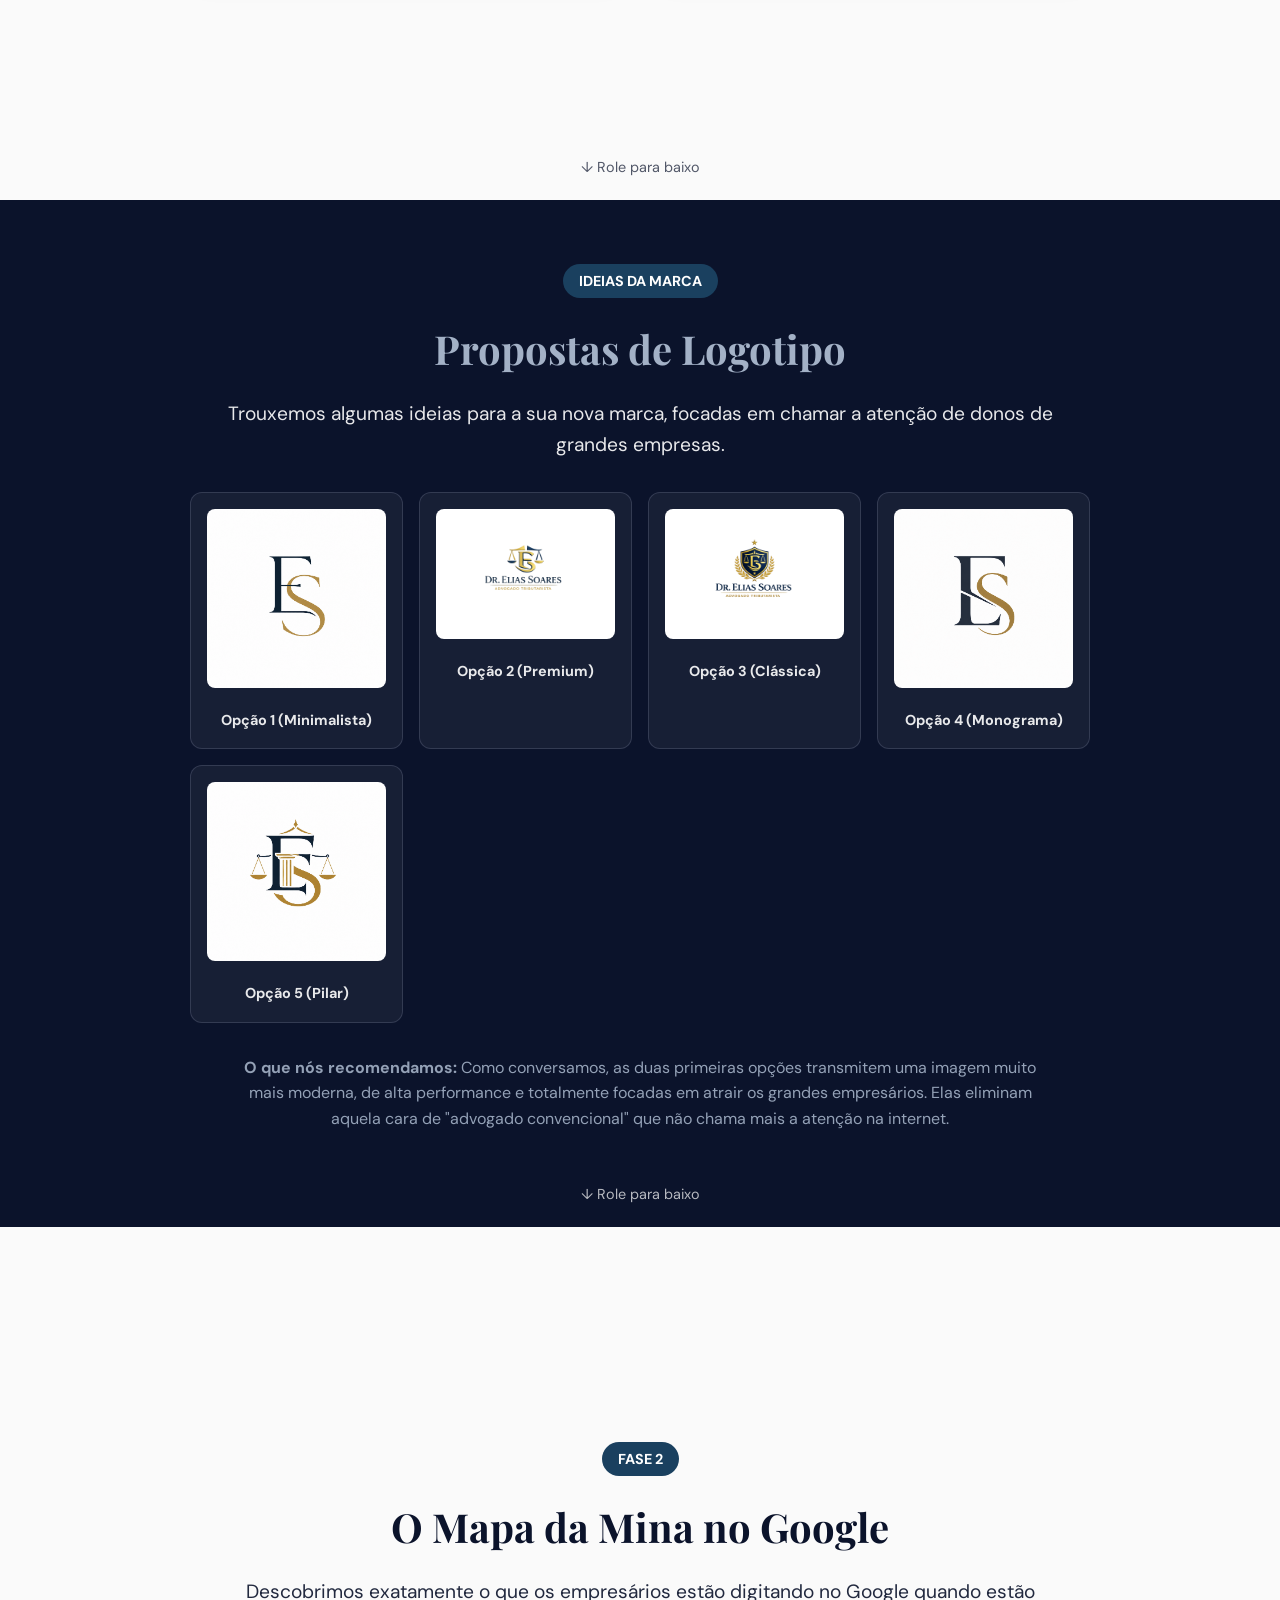
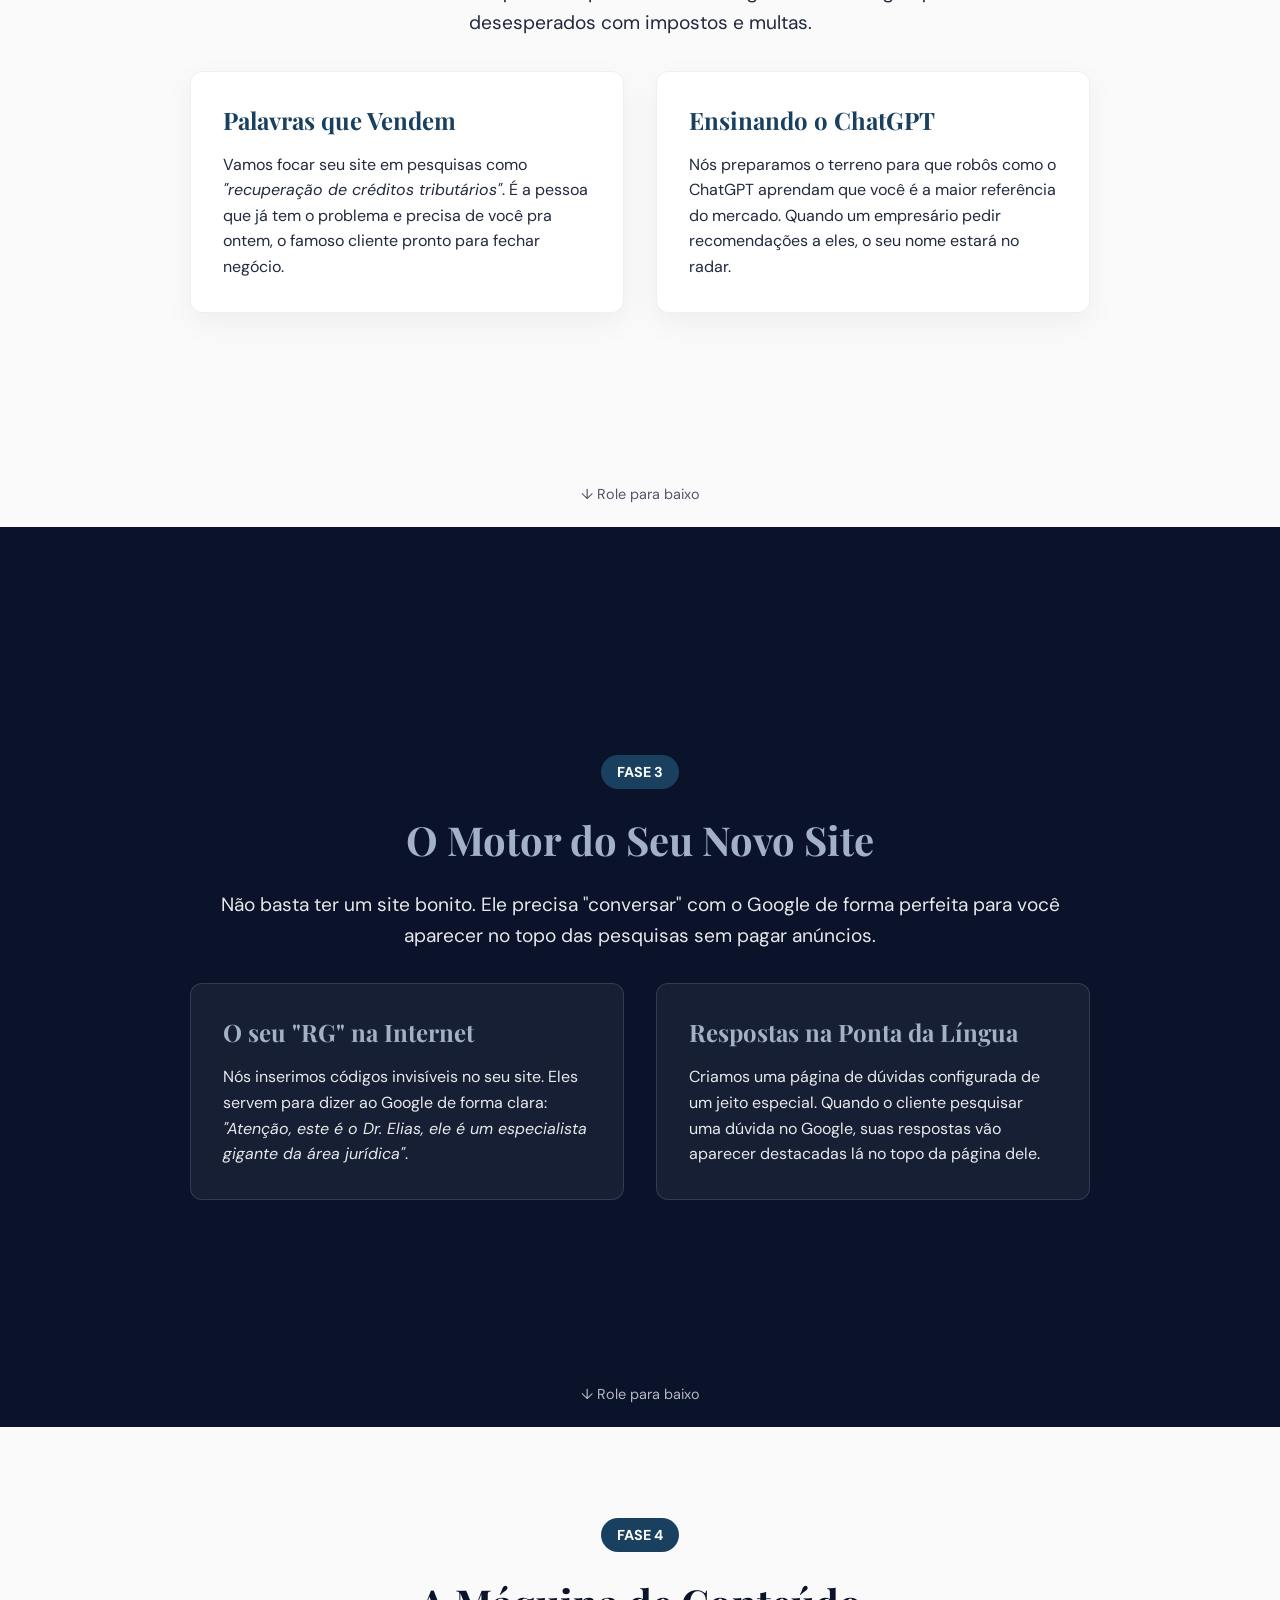
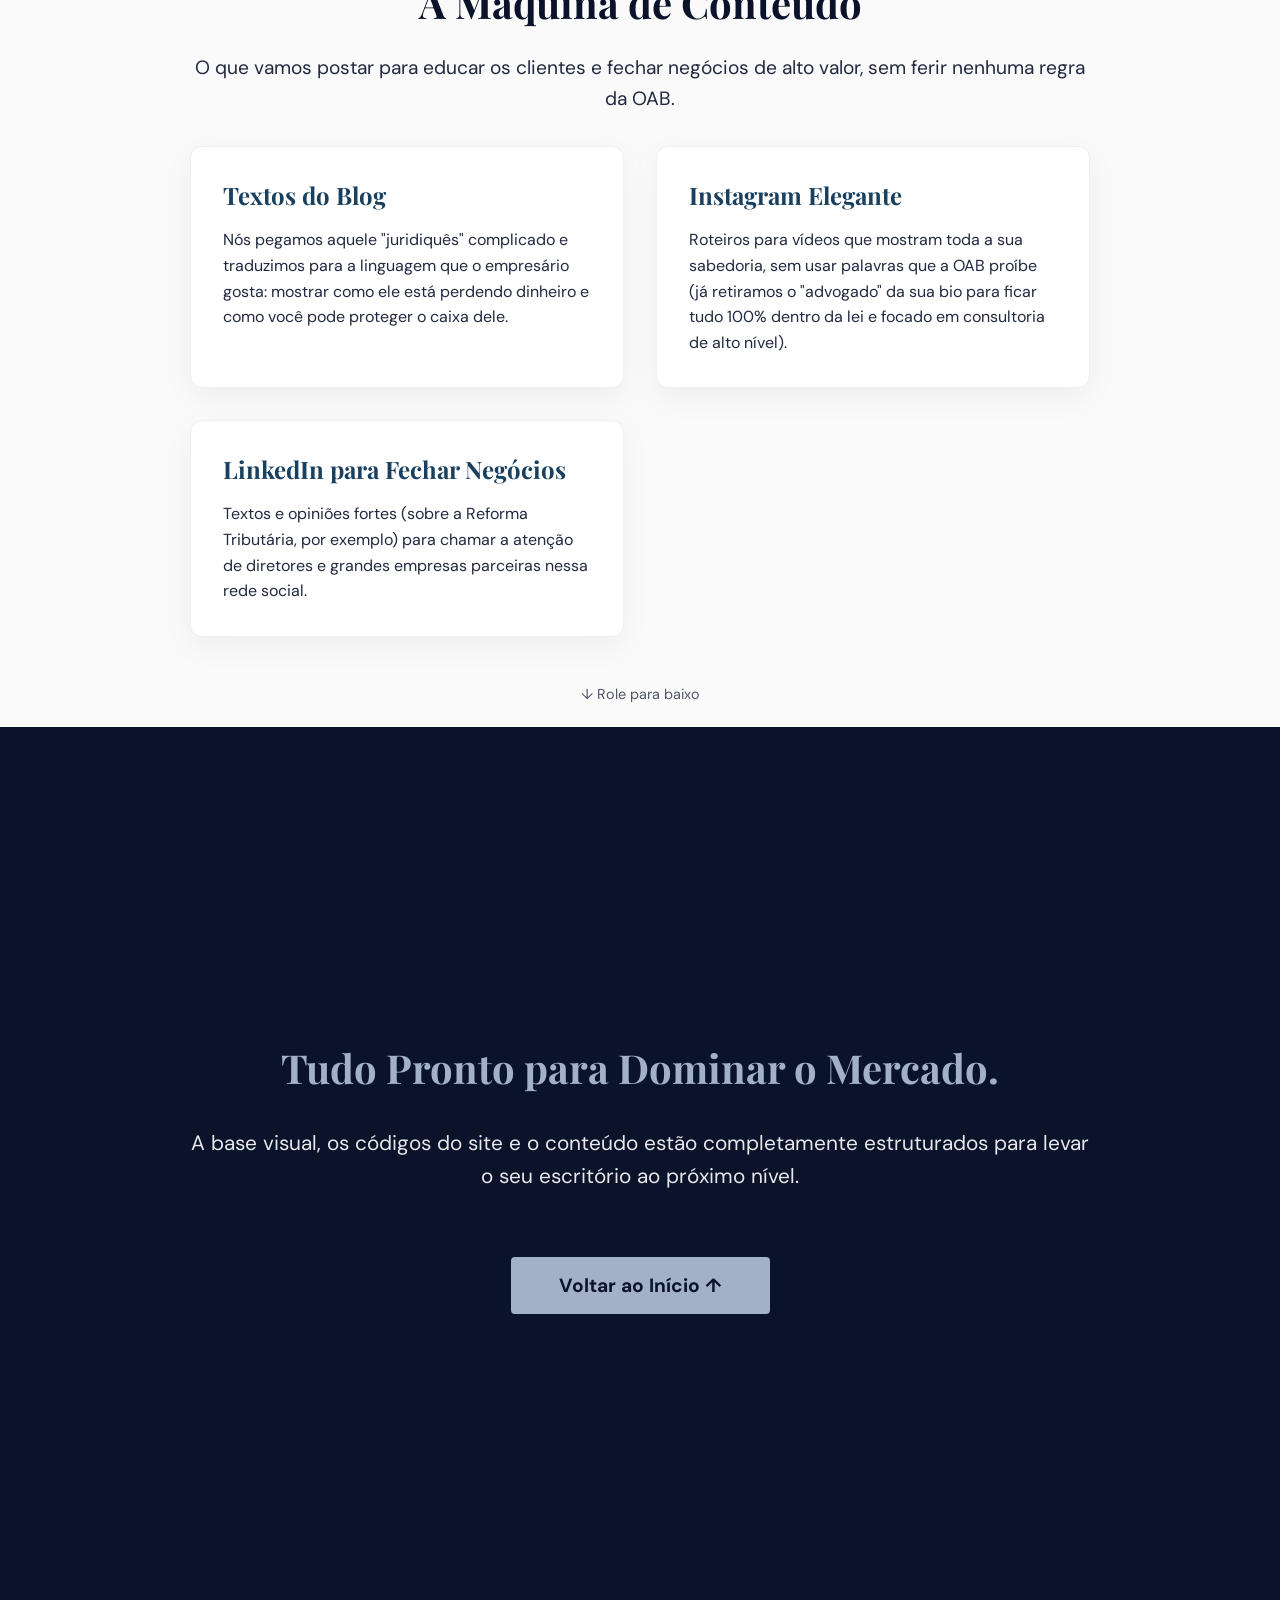
==== commit 7e2995b5: "feat: Reescreve conteudo para formato didatico leigo e ajusta responsividade mobile" ====
--- a/apresentacao.html
+++ b/apresentacao.html
@@ -28,23 +28,21 @@
             color: var(--text-light);
             overflow-y: scroll;
             scroll-snap-type: y mandatory;
-            height: 100vh;
             scroll-behavior: smooth;
         }
 
         .slide {
-            height: 100vh;
+            min-height: 100vh;
             width: 100%;
             display: flex;
             flex-direction: column;
             justify-content: center;
             align-items: center;
             scroll-snap-align: start;
-            padding: 2rem 5%;
+            padding: 4rem 5%;
             position: relative;
         }
 
-        /* Cores de fundo alternadas para os slides */
         .slide:nth-child(odd) { background-color: var(--primary); }
         .slide:nth-child(even) { background-color: var(--bg); color: var(--text-dark); }
 
@@ -70,14 +68,10 @@
             color: var(--secondary);
         }
 
-        .slide:nth-child(even) h2 {
-            color: var(--primary);
-        }
-        .slide:nth-child(odd) h2 {
-            color: var(--secondary);
-        }
-
-        h2 { font-size: 2.5rem; }
+        .slide:nth-child(even) h2 { color: var(--primary); }
+        .slide:nth-child(odd) h2 { color: var(--secondary); }
+
+        h2 { font-size: 2.5rem; margin-bottom: 1.5rem; }
 
         p {
             font-size: 1.2rem;
@@ -89,7 +83,7 @@
 
         .grid {
             display: grid;
-            grid-template-columns: repeat(auto-fit, minmax(250px, 1fr));
+            grid-template-columns: repeat(auto-fit, minmax(280px, 1fr));
             gap: 2rem;
             margin-top: 2rem;
         }
@@ -115,9 +109,7 @@
             color: var(--accent);
         }
         
-        .slide:nth-child(odd) .card h3 {
-            color: var(--secondary);
-        }
+        .slide:nth-child(odd) .card h3 { color: var(--secondary); }
 
         .card p {
             font-size: 1rem;
@@ -137,17 +129,29 @@
 
         .scroll-indicator {
             position: absolute;
-            bottom: 2rem;
+            bottom: 1.5rem;
             left: 50%;
             transform: translateX(-50%);
             animation: bounce 2s infinite;
             opacity: 0.7;
+            font-size: 0.9rem;
         }
 
         @keyframes bounce {
             0%, 20%, 50%, 80%, 100% { transform: translateY(0) translateX(-50%); }
-            40% { transform: translateY(-15px) translateX(-50%); }
-            60% { transform: translateY(-7px) translateX(-50%); }
+            40% { transform: translateY(-10px) translateX(-50%); }
+            60% { transform: translateY(-5px) translateX(-50%); }
+        }
+
+        /* Responsividade para Celulares (Mobile) */
+        @media (max-width: 768px) {
+            h1 { font-size: 2.2rem; }
+            h2 { font-size: 1.8rem; }
+            p { font-size: 1rem; }
+            .slide { padding: 4rem 1.5rem 6rem 1.5rem; justify-content: flex-start; }
+            .grid { grid-template-columns: 1fr; gap: 1rem; }
+            .card { padding: 1.5rem; }
+            .scroll-indicator { bottom: 1rem; }
         }
     </style>
 </head>
@@ -155,11 +159,11 @@
 
     <!-- Capa -->
     <section class="slide">
-        <div class="slide-content">
+        <div class="slide-content" style="margin-top: auto; margin-bottom: auto;">
             <h1>DR. ELIAS SOARES</h1>
-            <p style="font-size: 1.5rem; letter-spacing: 2px;">ESPECIALISTA EM DIREITO TRIBUTÁRIO</p>
+            <p style="font-size: 1.2rem; letter-spacing: 2px; text-transform: uppercase;">A Nova Era da Sua Advocacia</p>
             <div style="margin-top: 3rem;">
-                <p><strong>Apresentação do Projeto:</strong><br>Rebranding, SEO, Inteligência Artificial e Esteira de Conteúdo B2B</p>
+                <p><strong>Apresentação do Projeto:</strong><br>Como vamos transformar sua imagem na internet e criar uma máquina de atrair os clientes certos.</p>
             </div>
         </div>
         <div class="scroll-indicator">↓ Role para baixo</div>
@@ -169,21 +173,17 @@
     <section class="slide">
         <div class="slide-content">
             <span class="badge">FASE 1</span>
-            <h2>Identidade Visual e Branding</h2>
-            <p>Construímos uma marca que respira "Boutique Fiscal" e afasta o juridiquês visual clichê.</p>
+            <h2>A Nova Cara do Escritório</h2>
+            <p>Esqueça a imagem de "advogado comum". Vamos te posicionar como uma verdadeira <strong>Boutique de Inteligência Fiscal</strong>.</p>
             
             <div class="grid">
                 <div class="card">
-                    <h3>Cores Premium</h3>
-                    <p>O <strong>Azul Meia-Noite</strong> e o <strong>Prata Acetinado</strong> substituem o preto e o dourado clássico, transmitindo tecnologia e sobriedade de alta performance.</p>
-                </div>
-                <div class="card">
-                    <h3>Tipografia</h3>
-                    <p>A união da fonte clássica <em>Playfair Display</em> (Autoridade) com a fonte moderna <em>DM Sans</em> (Tecnologia/Velocidade).</p>
-                </div>
-                <div class="card">
-                    <h3>Templates HTML</h3>
-                    <p>O site ganhou uma nova estrutura visual, com landing pages focadas em capturar a atenção de CFOs e diretores.</p>
+                    <h3>Cores de Alto Padrão</h3>
+                    <p>Substituímos o preto e dourado clichês pelo <strong>Azul Meia-Noite</strong> e <strong>Prata</strong>. Cores que transmitem tecnologia, segurança e muito requinte aos olhos dos empresários.</p>
+                </div>
+                <div class="card">
+                    <h3>Textos e Letras Elegantes</h3>
+                    <p>Usamos um tipo de letra clássica para mostrar sua grande experiência (autoridade), misturada com letras modernas que mostram que seu escritório é rápido e resolve problemas atuais.</p>
                 </div>
             </div>
         </div>
@@ -193,11 +193,11 @@
     <!-- Logos -->
     <section class="slide">
         <div class="slide-content">
-            <span class="badge">IDENTIDADE VISUAL</span>
+            <span class="badge">IDEIAS DA MARCA</span>
             <h2>Propostas de Logotipo</h2>
-            <p>Conceitos desenvolvidos para a nova identidade da marca, com foco em autoridade e modernidade B2B.</p>
-            
-            <div class="grid" style="grid-template-columns: repeat(auto-fit, minmax(200px, 1fr)); gap: 1rem;">
+            <p>Trouxemos algumas ideias para a sua nova marca, focadas em chamar a atenção de donos de grandes empresas.</p>
+            
+            <div class="grid" style="grid-template-columns: repeat(auto-fit, minmax(180px, 1fr)); gap: 1rem;">
                 <div class="card" style="text-align: center; padding: 1rem;">
                     <img src="assets/logo1.png" alt="Conceito 1" style="max-width: 100%; border-radius: 8px; margin-bottom: 1rem; object-fit: contain;">
                     <p style="font-size: 0.9rem; font-weight: bold;">Opção 1 (Minimalista)</p>
@@ -220,7 +220,7 @@
                 </div>
             </div>
             <p style="font-size: 1rem; margin-top: 2rem; color: var(--secondary); max-width: 800px; margin-left: auto; margin-right: auto; line-height: 1.6;">
-                <strong>Recomendação de Branding:</strong> Como conversamos, as duas primeiras opções transmitem uma imagem muito mais moderna, de alta performance e totalmente focadas na sua persona B2B, eliminando a cara de "advogado convencional" que a OAB restringe nas redes.
+                <strong>O que nós recomendamos:</strong> Como conversamos, as duas primeiras opções transmitem uma imagem muito mais moderna, de alta performance e totalmente focadas em atrair os grandes empresários. Elas eliminam aquela cara de "advogado convencional" que não chama mais a atenção na internet.
             </p>
         </div>
         <div class="scroll-indicator">↓ Role para baixo</div>
@@ -230,17 +230,17 @@
     <section class="slide">
         <div class="slide-content">
             <span class="badge">FASE 2</span>
-            <h2>Estratégia e Mapeamento SEO/AIO</h2>
-            <p>Mapeamos o mercado para posicionar o Dr. Elias não só no Google, mas também no ChatGPT, Gemini e Claude.</p>
+            <h2>O Mapa da Mina no Google</h2>
+            <p>Descobrimos exatamente o que os empresários estão digitando no Google quando estão desesperados com impostos e multas.</p>
             
             <div class="grid">
                 <div class="card">
-                    <h3>Palavras-Chave de Receita</h3>
-                    <p>Foco total em buscas transacionais, como <em>"recuperação de créditos tributários"</em> e <em>"defesa em execução fiscal"</em>, visando ROI rápido.</p>
-                </div>
-                <div class="card">
-                    <h3>Otimização para IAs (AIO)</h3>
-                    <p>Criamos o banco de Entidades para que as Inteligências Artificiais estruturem o nome do Dr. Elias sempre vinculado à <strong>Inteligência Tributária de Alta Performance</strong>.</p>
+                    <h3>Palavras que Vendem</h3>
+                    <p>Vamos focar seu site em pesquisas como <em>"recuperação de créditos tributários"</em>. É a pessoa que já tem o problema e precisa de você pra ontem, o famoso cliente pronto para fechar negócio.</p>
+                </div>
+                <div class="card">
+                    <h3>Ensinando o ChatGPT</h3>
+                    <p>Nós preparamos o terreno para que robôs como o ChatGPT aprendam que você é a maior referência do mercado. Quando um empresário pedir recomendações a eles, o seu nome estará no radar.</p>
                 </div>
             </div>
         </div>
@@ -251,17 +251,17 @@
     <section class="slide">
         <div class="slide-content">
             <span class="badge">FASE 3</span>
-            <h2>Otimização Técnica Web</h2>
-            <p>Implementamos o alicerce no código do site para garantir máxima leitura e ranqueamento pelos robôs de busca.</p>
+            <h2>O Motor do Seu Novo Site</h2>
+            <p>Não basta ter um site bonito. Ele precisa "conversar" com o Google de forma perfeita para você aparecer no topo das pesquisas sem pagar anúncios.</p>
             
             <div class="grid">
                 <div class="card">
-                    <h3>Schema Markup</h3>
-                    <p>Inserção de códigos JSON-LD (<code>Person</code> e <code>LegalService</code>) validando o Dr. Elias como uma entidade jurídica de autoridade.</p>
-                </div>
-                <div class="card">
-                    <h3>Páginas Semânticas AIO</h3>
-                    <p>Criação das páginas <strong>Sobre</strong> e <strong>FAQ</strong> com estrutura exata para dominar a <em>Posição Zero</em> do Google e extração de dados por IAs.</p>
+                    <h3>O seu "RG" na Internet</h3>
+                    <p>Nós inserimos códigos invisíveis no seu site. Eles servem para dizer ao Google de forma clara: <em>"Atenção, este é o Dr. Elias, ele é um especialista gigante da área jurídica"</em>.</p>
+                </div>
+                <div class="card">
+                    <h3>Respostas na Ponta da Língua</h3>
+                    <p>Criamos uma página de dúvidas configurada de um jeito especial. Quando o cliente pesquisar uma dúvida no Google, suas respostas vão aparecer destacadas lá no topo da página dele.</p>
                 </div>
             </div>
         </div>
@@ -272,21 +272,21 @@
     <section class="slide">
         <div class="slide-content">
             <span class="badge">FASE 4</span>
-            <h2>Esteira de Produção de Conteúdo</h2>
-            <p>A máquina de atração e engajamento B2B estruturada respeitando 100% as normas da OAB.</p>
+            <h2>A Máquina de Conteúdo</h2>
+            <p>O que vamos postar para educar os clientes e fechar negócios de alto valor, sem ferir nenhuma regra da OAB.</p>
             
             <div class="grid">
                 <div class="card">
-                    <h3>Blog e SEO</h3>
-                    <p>4 pautas mensais traduzindo problemas fiscais complexos em "Perda e Ganho de Caixa" para educar os clientes (Inbound Marketing).</p>
-                </div>
-                <div class="card">
-                    <h3>Instagram</h3>
-                    <p>Roteiros de Reels diretos e bastidores em compliance (termos como <em>'advogado'</em> e <em>'consultor'</em> foram eliminados da bio e roteiros).</p>
-                </div>
-                <div class="card">
-                    <h3>LinkedIn (Thought Leadership)</h3>
-                    <p>Artigos analíticos e opinativos (ex: Reforma Tributária) focados em gerar networking com CEOs e Diretores Financeiros.</p>
+                    <h3>Textos do Blog</h3>
+                    <p>Nós pegamos aquele "juridiquês" complicado e traduzimos para a linguagem que o empresário gosta: mostrar como ele está perdendo dinheiro e como você pode proteger o caixa dele.</p>
+                </div>
+                <div class="card">
+                    <h3>Instagram Elegante</h3>
+                    <p>Roteiros para vídeos que mostram toda a sua sabedoria, sem usar palavras que a OAB proíbe (já retiramos o "advogado" da sua bio para ficar tudo 100% dentro da lei e focado em consultoria de alto nível).</p>
+                </div>
+                <div class="card">
+                    <h3>LinkedIn para Fechar Negócios</h3>
+                    <p>Textos e opiniões fortes (sobre a Reforma Tributária, por exemplo) para chamar a atenção de diretores e grandes empresas parceiras nessa rede social.</p>
                 </div>
             </div>
         </div>
@@ -295,9 +295,9 @@
 
     <!-- Final -->
     <section class="slide">
-        <div class="slide-content">
-            <h2>Pronto para Dominar o Mercado Digital.</h2>
-            <p style="font-size: 1.5rem; margin-top: 2rem;">A base visual, técnica e de conteúdo foi completamente estruturada para o sucesso em captação B2B.</p>
+        <div class="slide-content" style="margin-top: auto; margin-bottom: auto;">
+            <h2>Tudo Pronto para Dominar o Mercado.</h2>
+            <p style="font-size: 1.3rem; margin-top: 2rem;">A base visual, os códigos do site e o conteúdo estão completamente estruturados para levar o seu escritório ao próximo nível.</p>
             <a href="#" style="display: inline-block; margin-top: 2rem; padding: 1rem 3rem; background: var(--secondary); color: var(--primary); text-decoration: none; font-weight: bold; border-radius: 4px; font-size: 1.2rem;">Voltar ao Início ↑</a>
         </div>
     </section>
